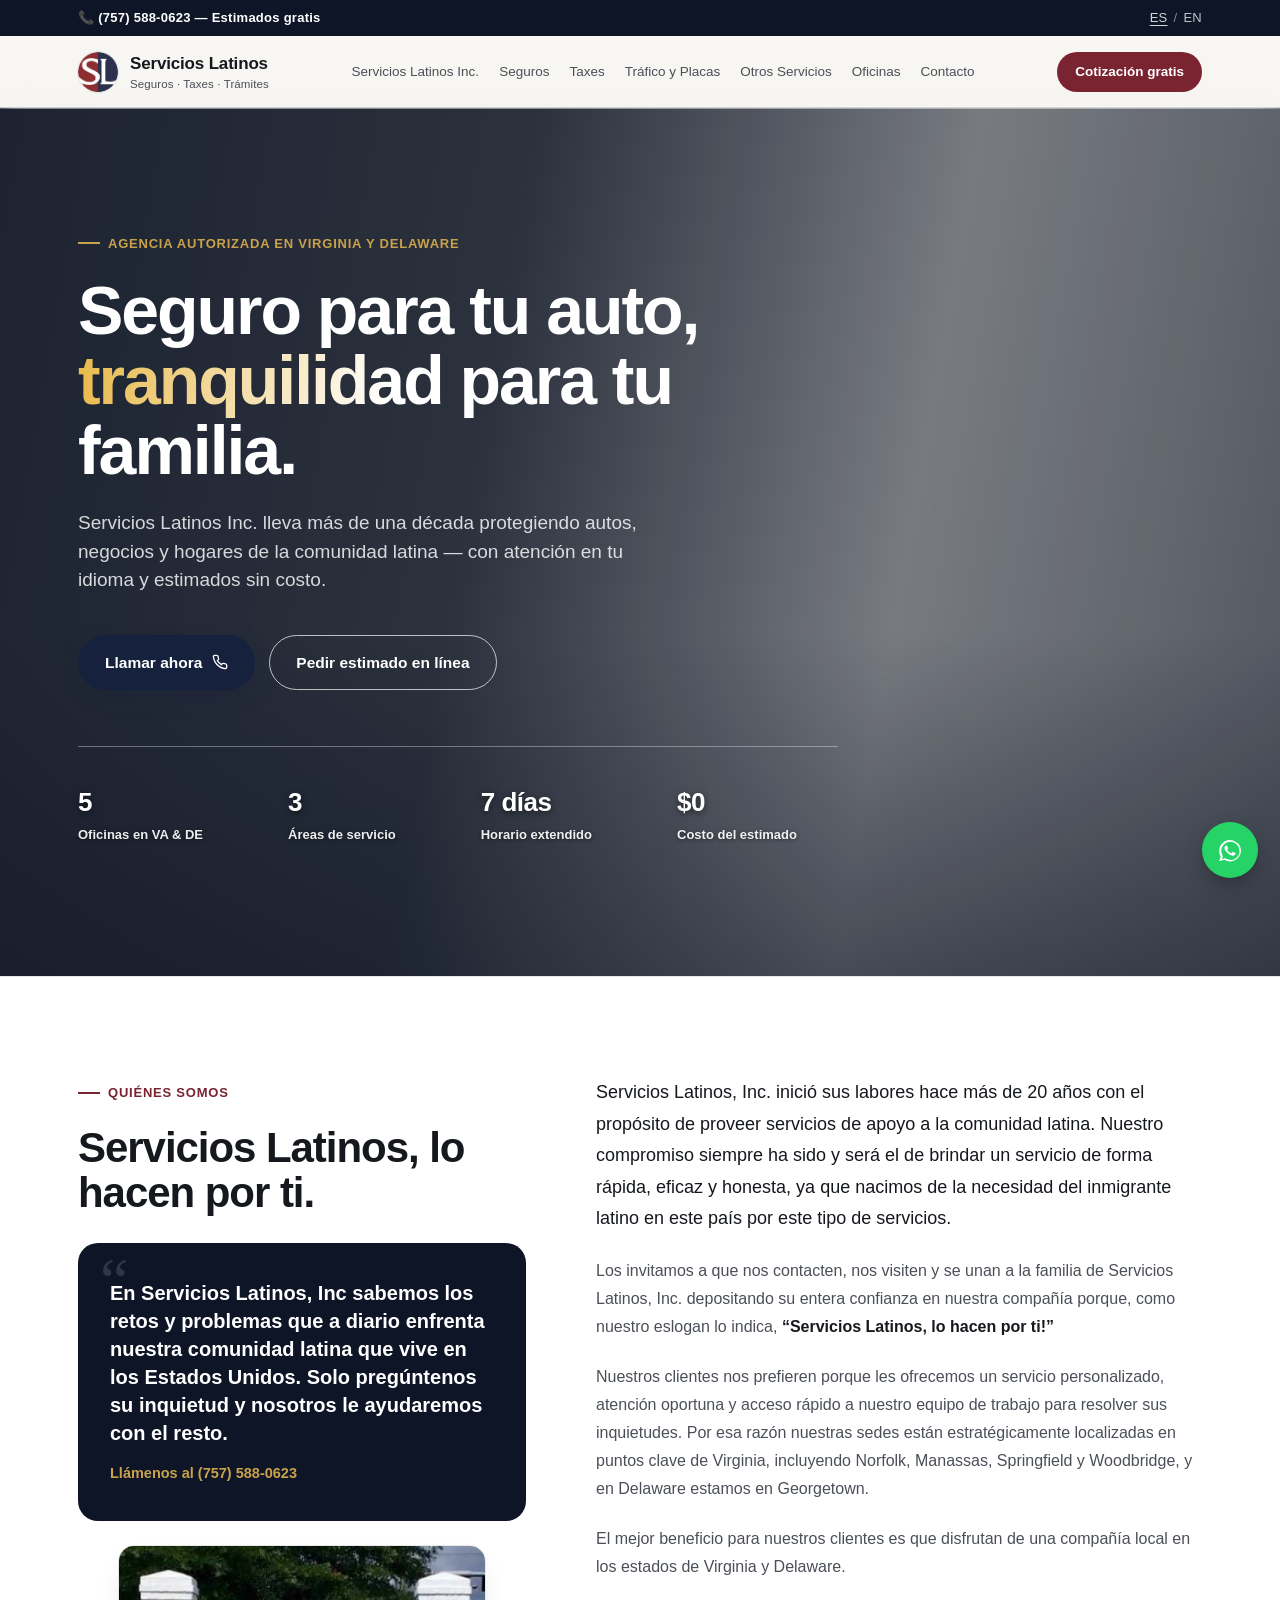
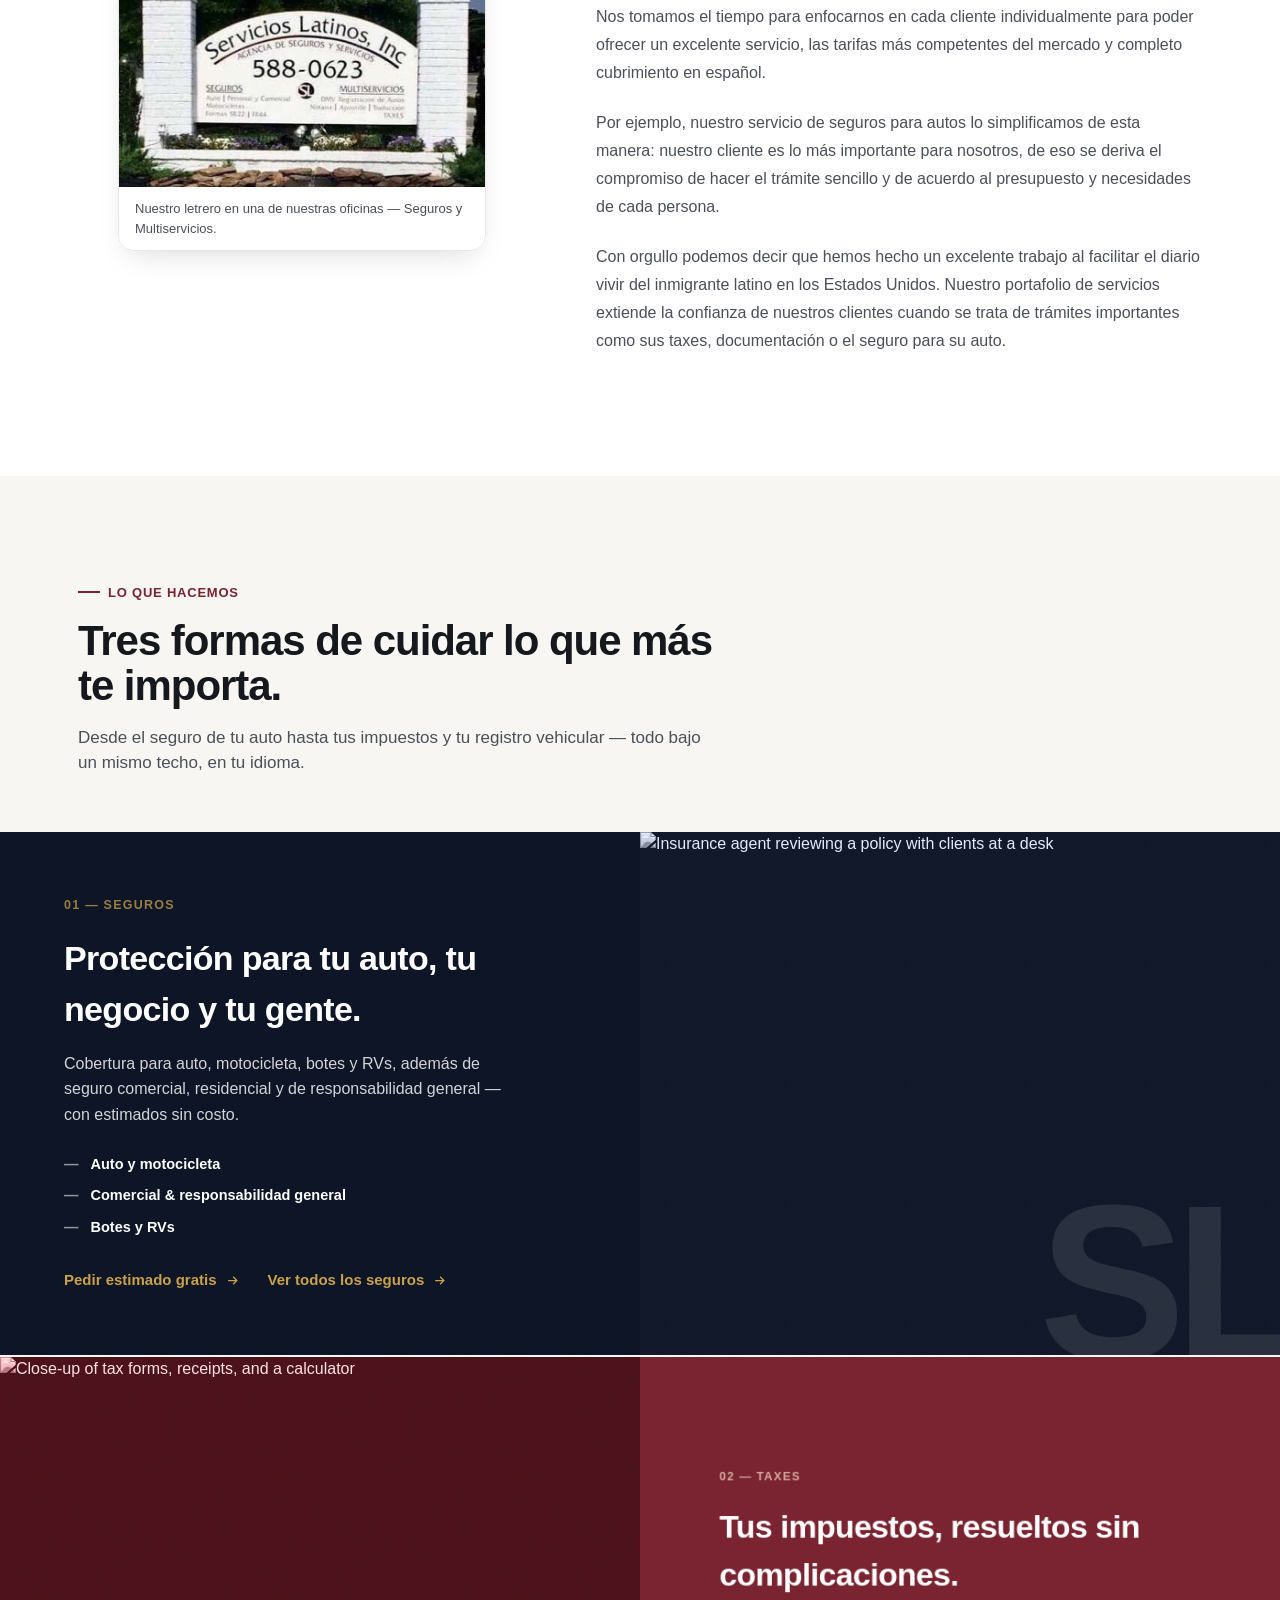
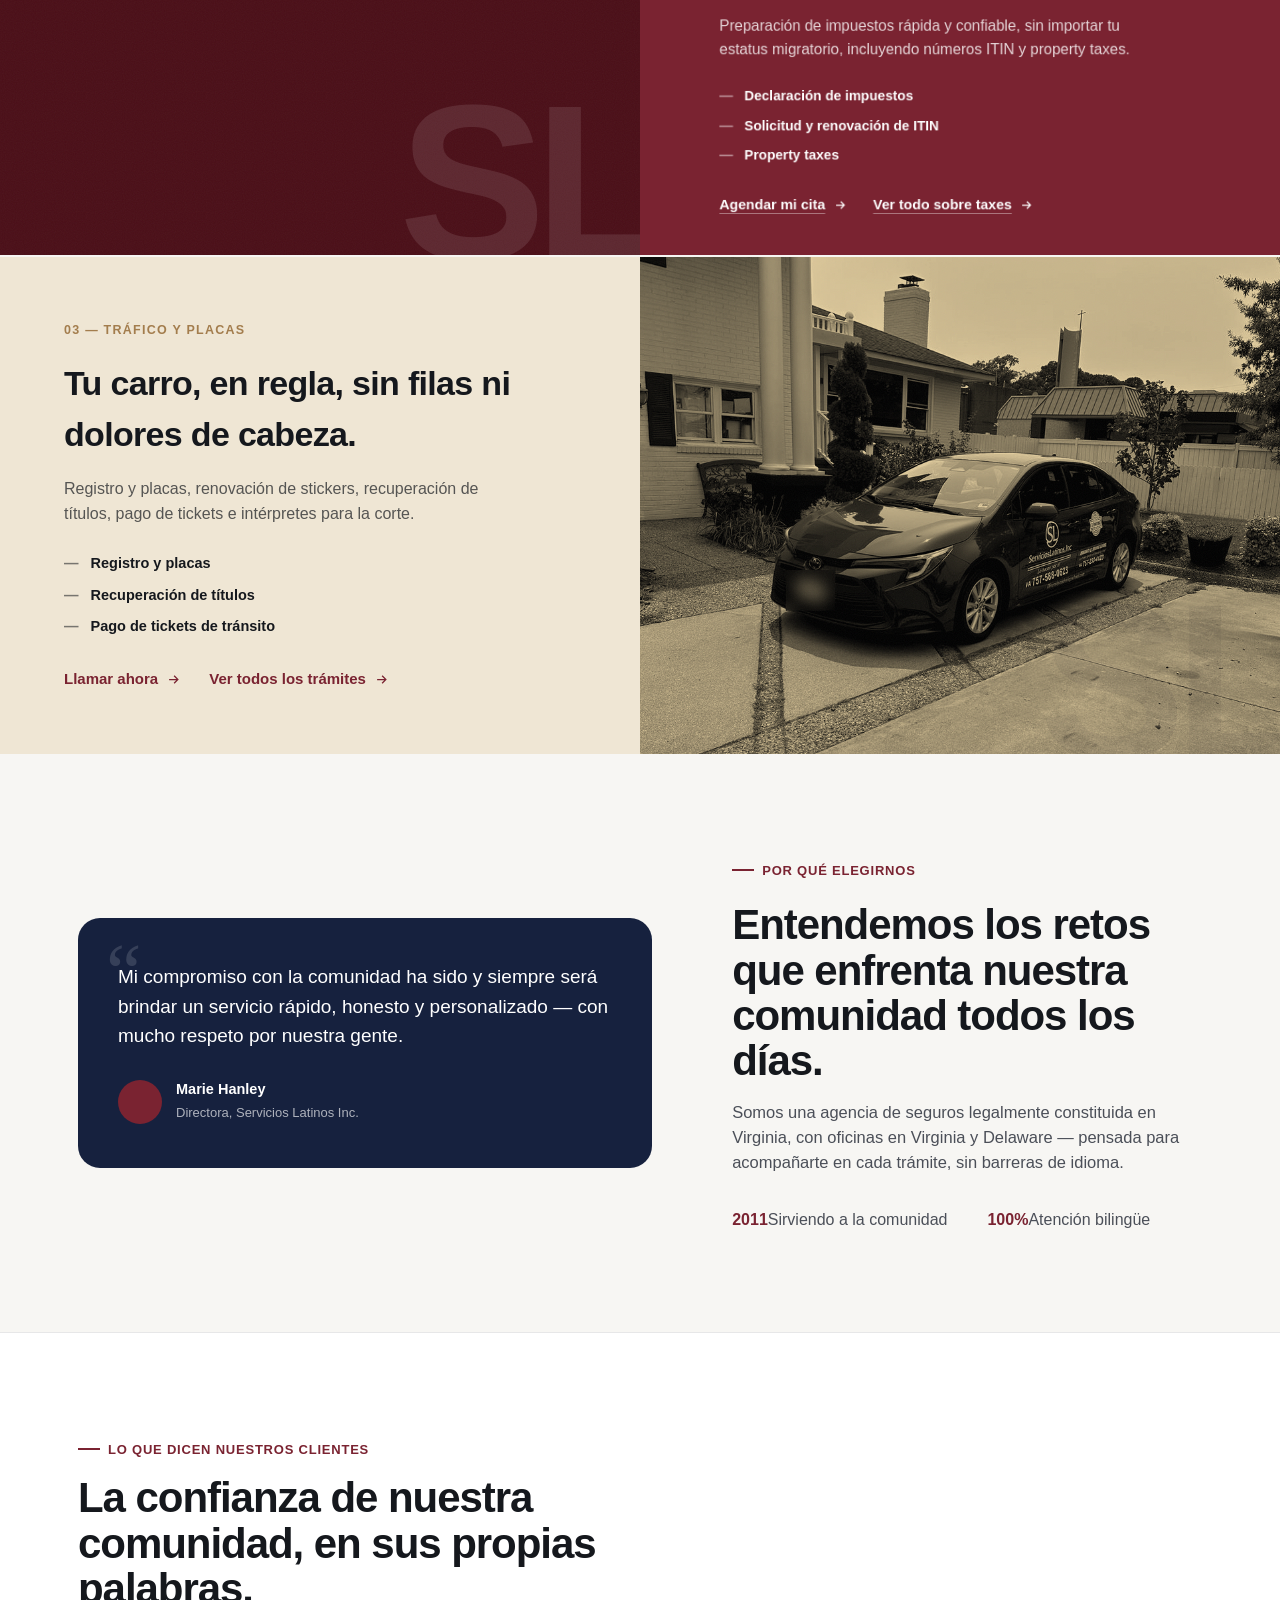
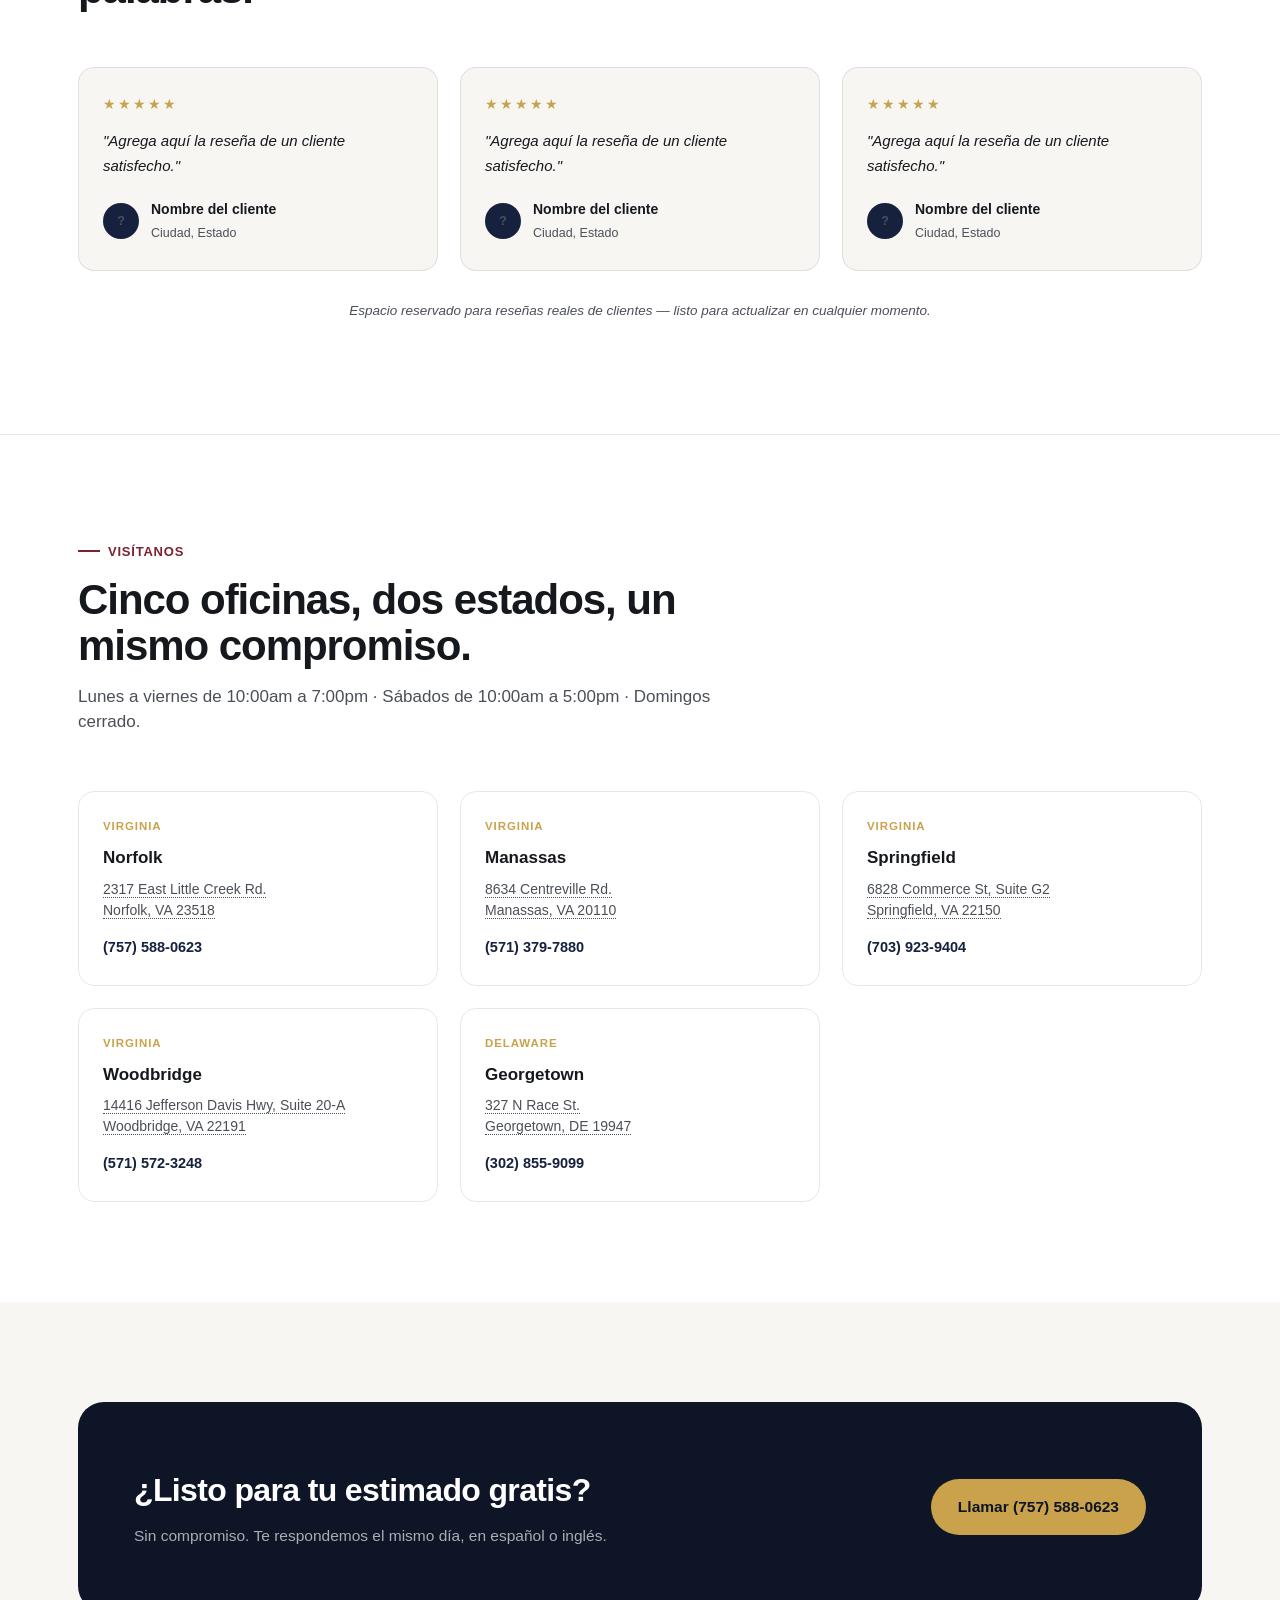
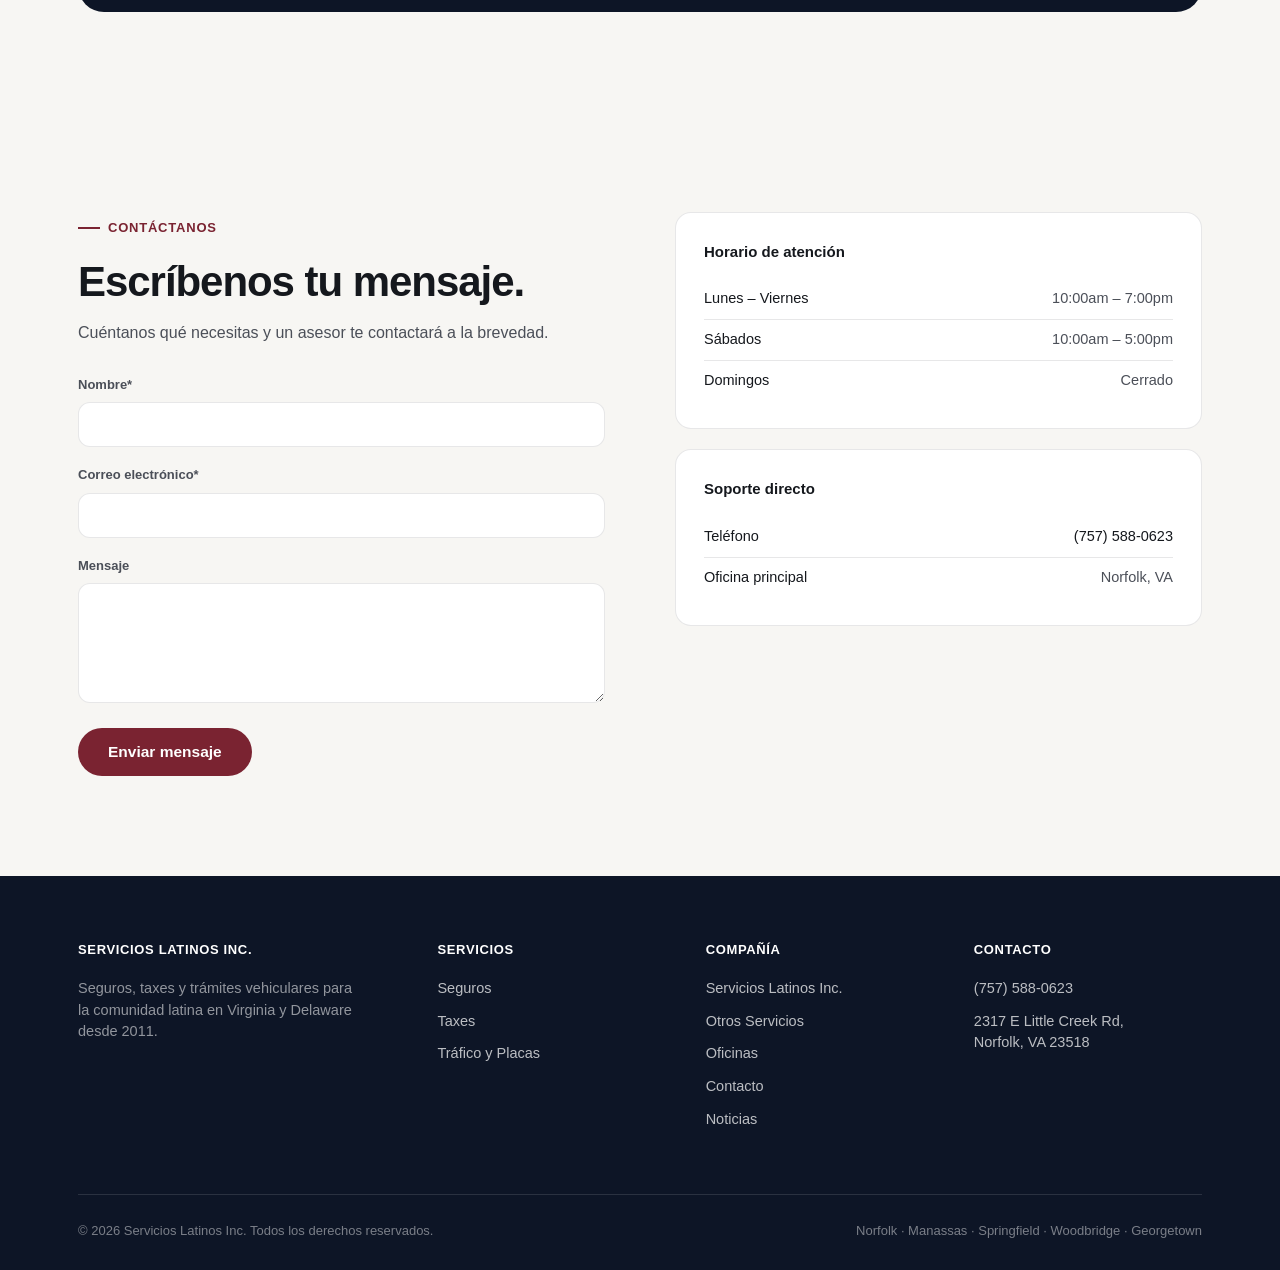
==== index.html @ 479023d1 "Add files via upload" ====
<!DOCTYPE html>
<html lang="es">
<head>
<meta charset="UTF-8">
<meta name="viewport" content="width=device-width, initial-scale=1.0">
<title>Servicios Latinos Inc. — Seguros, Taxes y Trámites</title>
<meta name="description" content="Seguros, taxes y trámites vehiculares para la comunidad latina en Virginia y Delaware. Estimados gratis, atención en español.">

<meta property="og:type" content="website">
<meta property="og:title" content="Servicios Latinos Inc. — Seguros, Taxes y Trámites">
<meta property="og:description" content="Seguros, taxes y trámites vehiculares para la comunidad latina en Virginia y Delaware. Estimados gratis, atención en español.">
<meta property="og:image" content="https://servicios-latinos.vercel.app/logo.png">
<meta property="og:url" content="https://servicios-latinos.vercel.app/">
<meta property="og:site_name" content="Servicios Latinos Inc.">

<meta name="twitter:card" content="summary">
<meta name="twitter:title" content="Servicios Latinos Inc. — Seguros, Taxes y Trámites">
<meta name="twitter:description" content="Seguros, taxes y trámites vehiculares para la comunidad latina en Virginia y Delaware. Estimados gratis, atención en español.">
<meta name="twitter:image" content="https://servicios-latinos.vercel.app/logo.png">
<link rel="stylesheet" href="styles.css">
<link rel="icon" type="image/png" href="[data-uri]">
</head>
<body>

<a href="https://wa.me/17575880623" class="whatsapp-fab" target="_blank" rel="noopener" aria-label="Chat on WhatsApp">
  <svg viewBox="0 0 24 24" fill="#fff"><path d="M17.6 6.32A8.86 8.86 0 0012.05 4C7.24 4 3.34 7.9 3.34 12.7c0 1.53.4 3.02 1.16 4.34L3.27 21l4.08-1.2a8.83 8.83 0 004.7 1.36h.01c4.8 0 8.7-3.9 8.7-8.7 0-2.32-.9-4.5-2.56-6.14zm-5.55 13.38h-.01a7.3 7.3 0 01-3.73-1.02l-.27-.16-2.42.71.72-2.36-.18-.28a7.28 7.28 0 01-1.12-3.9c0-4.03 3.28-7.3 7.32-7.3a7.28 7.28 0 017.3 7.32c0 4.03-3.28 7.3-7.31 7.3zm4.01-5.47c-.22-.11-1.3-.64-1.5-.72-.2-.07-.35-.11-.49.11-.15.22-.57.72-.7.87-.13.15-.26.16-.48.05-.22-.11-.93-.34-1.77-1.09-.65-.58-1.09-1.3-1.22-1.52-.13-.22-.01-.34.1-.45.1-.1.22-.26.33-.39.11-.13.15-.22.22-.37.07-.15.04-.28-.02-.39-.07-.11-.49-1.18-.67-1.61-.18-.43-.36-.37-.49-.37-.13-.01-.27-.01-.42-.01a.8.8 0 00-.58.27c-.2.22-.76.74-.76 1.81s.78 2.1.89 2.25c.11.15 1.53 2.34 3.72 3.28.52.22.92.36 1.24.46.52.17.99.14 1.36.09.42-.06 1.3-.53 1.48-1.04.18-.51.18-.95.13-1.04-.05-.09-.2-.15-.42-.26z"/></svg>
</a>

<a href="#main" class="skip-link">Saltar al contenido</a>

<div class="utility">
  <div class="wrap">
    <a href="tel:7575880623" class="phone"><span data-i18n="utility.phone">📞 (757) 588-0623 — Estimados gratis</span></a>
    <div class="langs"><a href="#" class="lang-link active" data-lang="es">ES</a><span>/</span><a href="#" class="lang-link" data-lang="en">EN</a></div>
  </div>
</div>

<header class="main">
  <nav class="wrap">
    <a href="#main" class="brand">
      <img class="brand-mark" src="[data-uri]" alt="Servicios Latinos Inc. logo" loading="lazy">
      <span class="brand-name">Servicios Latinos<small>Seguros · Taxes · Trámites</small></span>
    </a>
    <div class="nav-links">
      <a href="#nosotros" data-i18n="nav.nosotros">Servicios Latinos Inc.</a>
      <a href="seguros.html" data-i18n="nav.seguros">Seguros</a>
      <a href="taxes.html" data-i18n="nav.taxes">Taxes</a>
      <a href="trafico.html" data-i18n="nav.trafico">Tráfico y Placas</a>
      <a href="otros-servicios.html" data-i18n="nav.otros">Otros Servicios</a>
      <a href="#oficinas" data-i18n="nav.oficinas">Oficinas</a>
      <a href="#contacto" data-i18n="nav.contacto">Contacto</a>
    </div>
    <a href="#contacto" class="nav-cta" data-i18n="nav.cta">Cotización gratis</a>
    <button class="nav-toggle" id="navToggle" aria-label="Menu" aria-expanded="false"><span class="bar"></span><span class="bar"></span></button>
  </nav>
  <div class="mobile-menu" id="mobileMenu">
    <div class="wrap">

      <a href="#nosotros" data-i18n="nav.nosotros">Servicios Latinos Inc.</a>
      <a href="seguros.html" data-i18n="nav.seguros">Seguros</a>
      <a href="taxes.html" data-i18n="nav.taxes">Taxes</a>
      <a href="trafico.html" data-i18n="nav.trafico">Tráfico y Placas</a>
      <a href="otros-servicios.html" data-i18n="nav.otros">Otros Servicios</a>
      <a href="#oficinas" data-i18n="nav.oficinas">Oficinas</a>
      <a href="#contacto" data-i18n="nav.contacto">Contacto</a>
    
      <a href="#contacto" class="nav-cta" data-i18n="nav.cta">Cotización gratis</a>
    </div>
  </div>
</header>

<main id="main">

  <!-- HERO -->
  <section class="hero">
    <div class="hero-bg" role="img" aria-label="Close-up of a waving American flag"></div>
    <div class="wrap">
      <span class="eyebrow" data-i18n="hero.eyebrow">Agencia autorizada en Virginia y Delaware</span>
      <h1 class="hero-head" data-i18n="hero.headline">Seguro para tu auto, <em>tranquilidad</em> para tu familia.</h1>
      <p class="hero-sub" data-i18n="hero.sub">Servicios Latinos Inc. lleva más de una década protegiendo autos, negocios y hogares de la comunidad latina — con atención en tu idioma y estimados sin costo.</p>
      <div class="hero-actions">
        <a href="tel:7575880623" class="btn btn-primary">
          <span data-i18n="hero.call">Llamar ahora</span>
          <svg viewBox="0 0 24 24" fill="none" stroke="currentColor" stroke-width="2"><path d="M22 16.92v3a2 2 0 0 1-2.18 2 19.79 19.79 0 0 1-8.63-3.07 19.5 19.5 0 0 1-6-6 19.79 19.79 0 0 1-3.07-8.67A2 2 0 0 1 4.11 2h3a2 2 0 0 1 2 1.72c.127.96.362 1.903.7 2.81a2 2 0 0 1-.45 2.11L8.09 9.91a16 16 0 0 0 6 6l1.27-1.27a2 2 0 0 1 2.11-.45c.907.338 1.85.573 2.81.7A2 2 0 0 1 22 16.92z"/></svg>
        </a>
        <a href="#contacto" class="btn btn-ghost" data-i18n="hero.online_quote">Pedir estimado en línea</a>
      </div>
      <div class="hero-stats">
        <div class="stat"><b>5</b><span data-i18n="hero.stat1">Oficinas en VA &amp; DE</span></div>
        <div class="stat"><b>3</b><span data-i18n="hero.stat2">Áreas de servicio</span></div>
        <div class="stat"><b data-i18n="hero.stat3num">7 días</b><span data-i18n="hero.stat3">Horario extendido</span></div>
        <div class="stat"><b>$0</b><span data-i18n="hero.stat4">Costo del estimado</span></div>
      </div>
    </div>
  </section>

  <!-- ABOUT / NOSOTROS -->
  <section class="about" id="nosotros">
    <div class="wrap about-grid">
      <div class="about-sticky">
        <span class="eyebrow" data-i18n="about.eyebrow">Quiénes somos</span>
        <h2 class="section-title" data-i18n="about.title">Servicios Latinos, lo hacen por ti.</h2>
        <div class="about-slogan">
          <p data-i18n="about.slogan_quote">En Servicios Latinos, Inc sabemos los retos y problemas que a diario enfrenta nuestra comunidad latina que vive en los Estados Unidos. Solo pregúntenos su inquietud y nosotros le ayudaremos con el resto.</p>
          <a href="tel:7575880623" data-i18n="about.call">Llámenos al (757) 588-0623</a>
        </div>
        <figure class="about-photo">
          <img src="[data-uri]" alt="Servicios Latinos, Inc. monument sign at one of our office locations" loading="lazy">
          <figcaption data-i18n="about.photo_caption">Nuestro letrero en una de nuestras oficinas — Seguros y Multiservicios.</figcaption>
        </figure>
      </div>
      <div class="about-body reveal">
        <p data-i18n="about.p1">Servicios Latinos, Inc. inició sus labores hace más de 20 años con el propósito de proveer servicios de apoyo a la comunidad latina. Nuestro compromiso siempre ha sido y será el de brindar un servicio de forma rápida, eficaz y honesta, ya que nacimos de la necesidad del inmigrante latino en este país por este tipo de servicios.</p>
        <p data-i18n="about.p2">Los invitamos a que nos contacten, nos visiten y se unan a la familia de Servicios Latinos, Inc. depositando su entera confianza en nuestra compañía porque, como nuestro eslogan lo indica, <strong>“Servicios Latinos, lo hacen por ti!”</strong></p>
        <p data-i18n="about.p3">Nuestros clientes nos prefieren porque les ofrecemos un servicio personalizado, atención oportuna y acceso rápido a nuestro equipo de trabajo para resolver sus inquietudes. Por esa razón nuestras sedes están estratégicamente localizadas en puntos clave de Virginia, incluyendo Norfolk, Manassas, Springfield y Woodbridge, y en Delaware estamos en Georgetown.</p>
        <p data-i18n="about.p4">El mejor beneficio para nuestros clientes es que disfrutan de una compañía local en los estados de Virginia y Delaware.</p>
        <p data-i18n="about.p5">Nos tomamos el tiempo para enfocarnos en cada cliente individualmente para poder ofrecer un excelente servicio, las tarifas más competentes del mercado y completo cubrimiento en español.</p>
        <p data-i18n="about.p6">Por ejemplo, nuestro servicio de seguros para autos lo simplificamos de esta manera: nuestro cliente es lo más importante para nosotros, de eso se deriva el compromiso de hacer el trámite sencillo y de acuerdo al presupuesto y necesidades de cada persona.</p>
        <p data-i18n="about.p7">Con orgullo podemos decir que hemos hecho un excelente trabajo al facilitar el diario vivir del inmigrante latino en los Estados Unidos. Nuestro portafolio de servicios extiende la confianza de nuestros clientes cuando se trata de trámites importantes como sus taxes, documentación o el seguro para su auto.</p>
      </div>
    </div>
  </section>

  <!-- SERVICES -->
  <section class="services" id="seguros">
    <div class="wrap">
      <div class="section-head">
        <span class="eyebrow" data-i18n="services.eyebrow">Lo que hacemos</span>
        <h2 class="section-title" data-i18n="services.title">Tres formas de cuidar lo que más te importa.</h2>
        <p data-i18n="services.sub">Desde el seguro de tu auto hasta tus impuestos y tu registro vehicular — todo bajo un mismo techo, en tu idioma.</p>
      </div>
    </div>

    <div class="service-row row-seguros">
      <div class="service-content reveal">
        <span class="service-tag" data-i18n="seguros.tag">01 — Seguros</span>
        <h3 data-i18n="seguros.h3">Protección para tu auto, tu negocio y tu gente.</h3>
        <p data-i18n="seguros.p">Cobertura para auto, motocicleta, botes y RVs, además de seguro comercial, residencial y de responsabilidad general — con estimados sin costo.</p>
        <ul class="service-facts">
          <li data-i18n="seguros.fact1">Auto y motocicleta</li>
          <li data-i18n="seguros.fact2">Comercial &amp; responsabilidad general</li>
          <li data-i18n="seguros.fact3">Botes y RVs</li>
        </ul>
        <div class="link-row">
          <a href="tel:7575880623" class="link"><span data-i18n="seguros.link">Pedir estimado gratis</span>
            <svg viewBox="0 0 24 24" fill="none" stroke="currentColor" stroke-width="2"><path d="M5 12h14M13 6l6 6-6 6"/></svg>
          </a>
          <a href="seguros.html" class="link"><span data-i18n="seguros.viewall">Ver todos los seguros</span>
            <svg viewBox="0 0 24 24" fill="none" stroke="currentColor" stroke-width="2"><path d="M5 12h14M13 6l6 6-6 6"/></svg>
          </a>
        </div>
      </div>
      <div class="service-visual reveal-visual">
        <img src="https://images.pexels.com/photos/8441861/pexels-photo-8441861.jpeg?auto=compress&cs=tinysrgb&w=1000&h=800&dpr=1" alt="Insurance agent reviewing a policy with clients at a desk" loading="lazy">
        <div class="tint"></div>
        <div class="grain"></div>
        <span class="service-mark" aria-hidden="true">SL</span>
      </div>
    </div>

    <div class="service-row flip row-taxes" id="taxes">
      <div class="service-content reveal">
        <span class="service-tag" data-i18n="taxes.tag">02 — Taxes</span>
        <h3 data-i18n="taxes.h3">Tus impuestos, resueltos sin complicaciones.</h3>
        <p data-i18n="taxes.p">Preparación de impuestos rápida y confiable, sin importar tu estatus migratorio, incluyendo números ITIN y property taxes.</p>
        <ul class="service-facts">
          <li data-i18n="taxes.fact1">Declaración de impuestos</li>
          <li data-i18n="taxes.fact2">Solicitud y renovación de ITIN</li>
          <li data-i18n="taxes.fact3">Property taxes</li>
        </ul>
        <div class="link-row">
          <a href="tel:7575880623" class="link"><span data-i18n="taxes.link">Agendar mi cita</span>
            <svg viewBox="0 0 24 24" fill="none" stroke="currentColor" stroke-width="2"><path d="M5 12h14M13 6l6 6-6 6"/></svg>
          </a>
          <a href="taxes.html" class="link"><span data-i18n="taxes.viewall">Ver todo sobre taxes</span>
            <svg viewBox="0 0 24 24" fill="none" stroke="currentColor" stroke-width="2"><path d="M5 12h14M13 6l6 6-6 6"/></svg>
          </a>
        </div>
      </div>
      <div class="service-visual reveal-visual">
        <img src="https://images.pexels.com/photos/6863183/pexels-photo-6863183.jpeg?auto=compress&cs=tinysrgb&w=1000&h=800&dpr=1" alt="Close-up of tax forms, receipts, and a calculator" loading="lazy">
        <div class="tint"></div>
        <div class="grain"></div>
        <span class="service-mark" aria-hidden="true">SL</span>
      </div>
    </div>

    <div class="service-row row-trafico" id="trafico">
      <div class="service-content reveal">
        <span class="service-tag" data-i18n="trafico.tag">03 — Tráfico y Placas</span>
        <h3 data-i18n="trafico.h3">Tu carro, en regla, sin filas ni dolores de cabeza.</h3>
        <p data-i18n="trafico.p">Registro y placas, renovación de stickers, recuperación de títulos, pago de tickets e intérpretes para la corte.</p>
        <ul class="service-facts">
          <li data-i18n="trafico.fact1">Registro y placas</li>
          <li data-i18n="trafico.fact2">Recuperación de títulos</li>
          <li data-i18n="trafico.fact3">Pago de tickets de tránsito</li>
        </ul>
        <div class="link-row">
          <a href="tel:7575880623" class="link"><span data-i18n="trafico.call">Llamar ahora</span>
            <svg viewBox="0 0 24 24" fill="none" stroke="currentColor" stroke-width="2"><path d="M5 12h14M13 6l6 6-6 6"/></svg>
          </a>
          <a href="trafico.html" class="link"><span data-i18n="trafico.link">Ver todos los trámites</span>
            <svg viewBox="0 0 24 24" fill="none" stroke="currentColor" stroke-width="2"><path d="M5 12h14M13 6l6 6-6 6"/></svg>
          </a>
        </div>
      </div>
      <div class="service-visual reveal-visual">
        <img src="[data-uri]" alt="Servicios Latinos company car parked outside one of our offices" loading="lazy">
        <div class="tint"></div>
        <div class="grain"></div>
        <span class="service-mark" aria-hidden="true">SL</span>
      </div>
    </div>
  </section>

  <!-- TRUST -->
  <section class="trust">
    <div class="wrap trust-grid">
      <div class="quote-card">
        <p data-i18n="trust.quote">Mi compromiso con la comunidad ha sido y siempre será brindar un servicio rápido, honesto y personalizado — con mucho respeto por nuestra gente.</p>
        <div class="quote-person">
          <span class="quote-avatar" aria-hidden="true"></span>
          <div><b>Marie Hanley</b><span data-i18n="trust.title">Directora, Servicios Latinos Inc.</span></div>
        </div>
      </div>
      <div class="trust-copy">
        <span class="eyebrow" data-i18n="trust.eyebrow">Por qué elegirnos</span>
        <h2 class="section-title" data-i18n="trust.h2">Entendemos los retos que enfrenta nuestra comunidad todos los días.</h2>
        <p style="color:var(--ink-soft);font-size:16.5px;" data-i18n="trust.p">Somos una agencia de seguros legalmente constituida en Virginia, con oficinas en Virginia y Delaware — pensada para acompañarte en cada trámite, sin barreras de idioma.</p>
        <div class="stat-row">
          <div class="stat"><b>2011</b><span data-i18n="trust.stat1">Sirviendo a la comunidad</span></div>
          <div class="stat"><b>100%</b><span data-i18n="trust.stat2">Atención bilingüe</span></div>
        </div>
      </div>
    </div>
  </section>

  <!-- TESTIMONIALS (placeholder — swap in real client quotes when available) -->
  <section class="testimonials">
    <div class="wrap">
      <div class="section-head">
        <span class="eyebrow" data-i18n="testi.eyebrow">Lo que dicen nuestros clientes</span>
        <h2 class="section-title" data-i18n="testi.title">La confianza de nuestra comunidad, en sus propias palabras.</h2>
      </div>
      <div class="testimonial-grid reveal">
        <div class="testimonial-card">
          <div class="testimonial-stars">★★★★★</div>
          <p class="quote" data-i18n="testi.quote1">"Agrega aquí la reseña de un cliente satisfecho."</p>
          <div class="testimonial-person">
            <span class="testimonial-avatar">?</span>
            <div><b data-i18n="testi.name1">Nombre del cliente</b><span data-i18n="testi.location1">Ciudad, Estado</span></div>
          </div>
        </div>
        <div class="testimonial-card">
          <div class="testimonial-stars">★★★★★</div>
          <p class="quote" data-i18n="testi.quote2">"Agrega aquí la reseña de un cliente satisfecho."</p>
          <div class="testimonial-person">
            <span class="testimonial-avatar">?</span>
            <div><b data-i18n="testi.name2">Nombre del cliente</b><span data-i18n="testi.location2">Ciudad, Estado</span></div>
          </div>
        </div>
        <div class="testimonial-card">
          <div class="testimonial-stars">★★★★★</div>
          <p class="quote" data-i18n="testi.quote3">"Agrega aquí la reseña de un cliente satisfecho."</p>
          <div class="testimonial-person">
            <span class="testimonial-avatar">?</span>
            <div><b data-i18n="testi.name3">Nombre del cliente</b><span data-i18n="testi.location3">Ciudad, Estado</span></div>
          </div>
        </div>
      </div>
      <p class="testimonial-placeholder-note" data-i18n="testi.placeholder_note">Espacio reservado para reseñas reales de clientes — listo para actualizar en cualquier momento.</p>
    </div>
  </section>

  <!-- OFFICES -->
  <section class="offices" id="oficinas">
    <div class="wrap">
      <div class="section-head">
        <span class="eyebrow" data-i18n="offices.eyebrow">Visítanos</span>
        <h2 class="section-title" data-i18n="offices.h2">Cinco oficinas, dos estados, un mismo compromiso.</h2>
        <p data-i18n="offices.hours">Lunes a viernes de 10:00am a 7:00pm · Sábados de 10:00am a 5:00pm · Domingos cerrado.</p>
      </div>
      <div class="office-grid">
        <div class="office-card">
          <span class="office-state" data-i18n="offices.state.va">Virginia</span>
          <h4>Norfolk</h4>
          <address><a class="map-link" data-address="2317 East Little Creek Rd., Norfolk, VA 23518" href="https://www.google.com/maps/search/?api=1&query=2317+East+Little+Creek+Rd.%2C+Norfolk%2C+VA+23518" target="_blank" rel="noopener">2317 East Little Creek Rd.<br>Norfolk, VA 23518</a></address>
          <a class="tel" href="tel:7575880623">(757) 588-0623</a>
        </div>
        <div class="office-card">
          <span class="office-state" data-i18n="offices.state.va">Virginia</span>
          <h4>Manassas</h4>
          <address><a class="map-link" data-address="8634 Centreville Rd., Manassas, VA 20110" href="https://www.google.com/maps/search/?api=1&query=8634+Centreville+Rd.%2C+Manassas%2C+VA+20110" target="_blank" rel="noopener">8634 Centreville Rd.<br>Manassas, VA 20110</a></address>
          <a class="tel" href="tel:5713797880">(571) 379-7880</a>
        </div>
        <div class="office-card">
          <span class="office-state" data-i18n="offices.state.va">Virginia</span>
          <h4>Springfield</h4>
          <address><a class="map-link" data-address="6828 Commerce St, Suite G2, Springfield, VA 22150" href="https://www.google.com/maps/search/?api=1&query=6828+Commerce+St%2C+Suite+G2%2C+Springfield%2C+VA+22150" target="_blank" rel="noopener">6828 Commerce St, Suite G2<br>Springfield, VA 22150</a></address>
          <a class="tel" href="tel:7039239404">(703) 923-9404</a>
        </div>
        <div class="office-card">
          <span class="office-state" data-i18n="offices.state.va">Virginia</span>
          <h4>Woodbridge</h4>
          <address><a class="map-link" data-address="14416 Jefferson Davis Hwy, Suite 20-A, Woodbridge, VA 22191" href="https://www.google.com/maps/search/?api=1&query=14416+Jefferson+Davis+Hwy%2C+Suite+20-A%2C+Woodbridge%2C+VA+22191" target="_blank" rel="noopener">14416 Jefferson Davis Hwy, Suite 20-A<br>Woodbridge, VA 22191</a></address>
          <a class="tel" href="tel:5715723248">(571) 572-3248</a>
        </div>
        <div class="office-card">
          <span class="office-state" data-i18n="offices.state.de">Delaware</span>
          <h4>Georgetown</h4>
          <address><a class="map-link" data-address="327 N Race St., Georgetown, DE 19947" href="https://www.google.com/maps/search/?api=1&query=327+N+Race+St.%2C+Georgetown%2C+DE+19947" target="_blank" rel="noopener">327 N Race St.<br>Georgetown, DE 19947</a></address>
          <a class="tel" href="tel:3028559099">(302) 855-9099</a>
        </div>
      </div>
    </div>
  </section>

  <!-- CTA BAND -->
  <section>
    <div class="wrap">
      <div class="cta-band">
        <div>
          <h3 data-i18n="cta.h3">¿Listo para tu estimado gratis?</h3>
          <p data-i18n="cta.p">Sin compromiso. Te respondemos el mismo día, en español o inglés.</p>
        </div>
        <a href="tel:7575880623" class="btn btn-primary"><span data-i18n="cta.button">Llamar (757) 588-0623</span></a>
      </div>
    </div>
  </section>

  <!-- CONTACT -->
  <section class="contact" id="contacto">
    <div class="wrap contact-grid">
      <div>
        <span class="eyebrow" data-i18n="contact.eyebrow">Contáctanos</span>
        <h2 class="section-title" data-i18n="contact.h2">Escríbenos tu mensaje.</h2>
        <p style="color:var(--ink-soft);font-size:16px;margin-bottom:30px;" data-i18n="contact.sub">Cuéntanos qué necesitas y un asesor te contactará a la brevedad.</p>
        <form onsubmit="event.preventDefault(); document.getElementById('form-success').style.display='block'; this.reset();">
          <div class="field">
            <label for="name" data-i18n="contact.name">Nombre*</label>
            <input id="name" type="text" required>
          </div>
          <div class="field">
            <label for="email" data-i18n="contact.email">Correo electrónico*</label>
            <input id="email" type="email" required>
          </div>
          <div class="field">
            <label for="message" data-i18n="contact.message">Mensaje</label>
            <textarea id="message"></textarea>
          </div>
          <button type="submit" class="submit-btn" data-i18n="contact.submit">Enviar mensaje</button>
          <p class="form-note" id="form-success" style="display:none;color:var(--navy);font-weight:600;" data-i18n="contact.success">¡Gracias! Hemos recibido tu mensaje.</p>
        </form>
      </div>
      <div>
        <div class="hours-card">
          <h4 data-i18n="contact.hours_title">Horario de atención</h4>
          <div class="hours-row"><span data-i18n="contact.mon_fri">Lunes – Viernes</span><span>10:00am – 7:00pm</span></div>
          <div class="hours-row"><span data-i18n="contact.sat">Sábados</span><span>10:00am – 5:00pm</span></div>
          <div class="hours-row"><span data-i18n="contact.sun">Domingos</span><span data-i18n="contact.closed">Cerrado</span></div>
        </div>
        <div class="hours-card" style="margin-top:20px;">
          <h4 data-i18n="contact.support_title">Soporte directo</h4>
          <div class="hours-row"><span data-i18n="contact.phone_label">Teléfono</span><a class="tel" href="tel:7575880623">(757) 588-0623</a></div>
          <div class="hours-row"><span data-i18n="contact.main_office">Oficina principal</span><span>Norfolk, VA</span></div>
        </div>
      </div>
    </div>
  </section>

</main>

<footer>
  <div class="wrap">
    <div class="footer-grid">
      <div class="footer-brand">
        <h5>Servicios Latinos Inc.</h5>
        <p data-i18n="footer.tagline">Seguros, taxes y trámites vehiculares para la comunidad latina en Virginia y Delaware desde 2011.</p>
      </div>
      <div>
        <h5 data-i18n="footer.services">Servicios</h5>
        <ul>
          <li><a href="seguros.html" data-i18n="nav.seguros">Seguros</a></li>
          <li><a href="taxes.html" data-i18n="nav.taxes">Taxes</a></li>
          <li><a href="trafico.html" data-i18n="nav.trafico">Tráfico y Placas</a></li>
        </ul>
      </div>
      <div>
        <h5 data-i18n="footer.company">Compañía</h5>
        <ul>
          <li><a href="#nosotros" data-i18n="nav.nosotros">Servicios Latinos Inc.</a></li>
          <li><a href="otros-servicios.html" data-i18n="nav.otros">Otros Servicios</a></li>
          <li><a href="#oficinas" data-i18n="nav.oficinas">Oficinas</a></li>
          <li><a href="#contacto" data-i18n="nav.contacto">Contacto</a></li>
          <li><a href="#" data-i18n="footer.news">Noticias</a></li>
        </ul>
      </div>
      <div>
        <h5 data-i18n="footer.contact">Contacto</h5>
        <ul>
          <li><a href="tel:7575880623">(757) 588-0623</a></li>
          <li data-i18n="footer.address">2317 E Little Creek Rd,<br>Norfolk, VA 23518</li>
        </ul>
      </div>
    </div>
    <div class="footer-bottom">
      <span data-i18n="footer.copyright">© 2026 Servicios Latinos Inc. Todos los derechos reservados.</span>
      <span>Norfolk · Manassas · Springfield · Woodbridge · Georgetown</span>
    </div>
  </div>
</footer>

<script>
  var translations = {
    es: {
      'utility.phone': '📞 (757) 588-0623 — Estimados gratis',
      'nav.seguros': 'Seguros',
      'nav.taxes': 'Taxes',
      'nav.trafico': 'Tráfico y Placas',
      'nav.otros': 'Otros Servicios',
      'nav.oficinas': 'Oficinas',
      'nav.contacto': 'Contacto',
      'nav.cta': 'Cotización gratis',
      'nav.nosotros': 'Servicios Latinos Inc.',
      'about.eyebrow': 'Quiénes somos',
      'about.title': 'Servicios Latinos, lo hacen por ti.',
      'about.slogan_quote': 'En Servicios Latinos, Inc sabemos los retos y problemas que a diario enfrenta nuestra comunidad latina que vive en los Estados Unidos. Solo pregúntenos su inquietud y nosotros le ayudaremos con el resto.',
      'about.call': 'Llámenos al (757) 588-0623',
      'about.p1': 'Servicios Latinos, Inc. inició sus labores hace más de 20 años con el propósito de proveer servicios de apoyo a la comunidad latina. Nuestro compromiso siempre ha sido y será el de brindar un servicio de forma rápida, eficaz y honesta, ya que nacimos de la necesidad del inmigrante latino en este país por este tipo de servicios.',
      'about.p2': 'Los invitamos a que nos contacten, nos visiten y se unan a la familia de Servicios Latinos, Inc. depositando su entera confianza en nuestra compañía porque, como nuestro eslogan lo indica, <strong>“Servicios Latinos, lo hacen por ti!”</strong>',
      'about.p3': 'Nuestros clientes nos prefieren porque les ofrecemos un servicio personalizado, atención oportuna y acceso rápido a nuestro equipo de trabajo para resolver sus inquietudes. Por esa razón nuestras sedes están estratégicamente localizadas en puntos clave de Virginia, incluyendo Norfolk, Manassas, Springfield y Woodbridge, y en Delaware estamos en Georgetown.',
      'about.p4': 'El mejor beneficio para nuestros clientes es que disfrutan de una compañía local en los estados de Virginia y Delaware.',
      'about.p5': 'Nos tomamos el tiempo para enfocarnos en cada cliente individualmente para poder ofrecer un excelente servicio, las tarifas más competentes del mercado y completo cubrimiento en español.',
      'about.p6': 'Por ejemplo, nuestro servicio de seguros para autos lo simplificamos de esta manera: nuestro cliente es lo más importante para nosotros, de eso se deriva el compromiso de hacer el trámite sencillo y de acuerdo al presupuesto y necesidades de cada persona.',
      'about.p7': 'Con orgullo podemos decir que hemos hecho un excelente trabajo al facilitar el diario vivir del inmigrante latino en los Estados Unidos. Nuestro portafolio de servicios extiende la confianza de nuestros clientes cuando se trata de trámites importantes como sus taxes, documentación o el seguro para su auto.',
      'about.photo_caption': 'Nuestro letrero en una de nuestras oficinas — Seguros y Multiservicios.',
      'hero.eyebrow': 'Agencia autorizada en Virginia y Delaware',
      'hero.headline': 'Seguro para tu auto, <em>tranquilidad</em> para tu familia.',
      'hero.sub': 'Servicios Latinos Inc. lleva más de una década protegiendo autos, negocios y hogares de la comunidad latina — con atención en tu idioma y estimados sin costo.',
      'hero.call': 'Llamar ahora',
      'hero.online_quote': 'Pedir estimado en línea',
      'hero.stat1': 'Oficinas en VA &amp; DE',
      'hero.stat2': 'Áreas de servicio',
      'hero.stat3num': '7 días',
      'hero.stat3': 'Horario extendido',
      'hero.stat4': 'Costo del estimado',
      'services.eyebrow': 'Lo que hacemos',
      'services.title': 'Tres formas de cuidar lo que más te importa.',
      'services.sub': 'Desde el seguro de tu auto hasta tus impuestos y tu registro vehicular — todo bajo un mismo techo, en tu idioma.',
      'seguros.tag': '01 — Seguros',
      'seguros.h3': 'Protección para tu auto, tu negocio y tu gente.',
      'seguros.p': 'Cobertura para auto, motocicleta, botes y RVs, además de seguro comercial, residencial y de responsabilidad general — con estimados sin costo.',
      'seguros.fact1': 'Auto y motocicleta',
      'seguros.fact2': 'Comercial &amp; responsabilidad general',
      'seguros.fact3': 'Botes y RVs',
      'seguros.link': 'Pedir estimado gratis',
      'seguros.viewall': 'Ver todos los seguros',
      'taxes.tag': '02 — Taxes',
      'taxes.h3': 'Tus impuestos, resueltos sin complicaciones.',
      'taxes.p': 'Preparación de impuestos rápida y confiable, sin importar tu estatus migratorio, incluyendo números ITIN y property taxes.',
      'taxes.fact1': 'Declaración de impuestos',
      'taxes.fact2': 'Solicitud y renovación de ITIN',
      'taxes.fact3': 'Property taxes',
      'taxes.link': 'Agendar mi cita',
      'taxes.viewall': 'Ver todo sobre taxes',
      'trafico.tag': '03 — Tráfico y Placas',
      'trafico.h3': 'Tu carro, en regla, sin filas ni dolores de cabeza.',
      'trafico.p': 'Registro y placas, renovación de stickers, recuperación de títulos, pago de tickets e intérpretes para la corte.',
      'trafico.fact1': 'Registro y placas',
      'trafico.fact2': 'Recuperación de títulos',
      'trafico.fact3': 'Pago de tickets de tránsito',
      'trafico.link': 'Ver todos los trámites',
      'trafico.call': 'Llamar ahora',
      'trust.quote': 'Mi compromiso con la comunidad ha sido y siempre será brindar un servicio rápido, honesto y personalizado — con mucho respeto por nuestra gente.',
      'trust.title': 'Directora, Servicios Latinos Inc.',
      'trust.eyebrow': 'Por qué elegirnos',
      'trust.h2': 'Entendemos los retos que enfrenta nuestra comunidad todos los días.',
      'trust.p': 'Somos una agencia de seguros legalmente constituida en Virginia, con oficinas en Virginia y Delaware — pensada para acompañarte en cada trámite, sin barreras de idioma.',
      'trust.stat1': 'Sirviendo a la comunidad',
      'trust.stat2': 'Atención bilingüe',
      'testi.eyebrow': 'Lo que dicen nuestros clientes',
      'testi.title': 'La confianza de nuestra comunidad, en sus propias palabras.',
      'testi.quote1': '"Agrega aquí la reseña de un cliente satisfecho."',
      'testi.quote2': '"Agrega aquí la reseña de un cliente satisfecho."',
      'testi.quote3': '"Agrega aquí la reseña de un cliente satisfecho."',
      'testi.name1': 'Nombre del cliente', 'testi.name2': 'Nombre del cliente', 'testi.name3': 'Nombre del cliente',
      'testi.location1': 'Ciudad, Estado', 'testi.location2': 'Ciudad, Estado', 'testi.location3': 'Ciudad, Estado',
      'testi.placeholder_note': 'Espacio reservado para reseñas reales de clientes — listo para actualizar en cualquier momento.',
      'offices.eyebrow': 'Visítanos',
      'offices.h2': 'Cinco oficinas, dos estados, un mismo compromiso.',
      'offices.hours': 'Lunes a viernes de 10:00am a 7:00pm · Sábados de 10:00am a 5:00pm · Domingos cerrado.',
      'offices.state.va': 'Virginia',
      'offices.state.de': 'Delaware',
      'cta.h3': '¿Listo para tu estimado gratis?',
      'cta.p': 'Sin compromiso. Te respondemos el mismo día, en español o inglés.',
      'cta.button': 'Llamar (757) 588-0623',
      'contact.eyebrow': 'Contáctanos',
      'contact.h2': 'Escríbenos tu mensaje.',
      'contact.sub': 'Cuéntanos qué necesitas y un asesor te contactará a la brevedad.',
      'contact.name': 'Nombre*',
      'contact.email': 'Correo electrónico*',
      'contact.message': 'Mensaje',
      'contact.submit': 'Enviar mensaje',
      'contact.success': '¡Gracias! Hemos recibido tu mensaje.',
      'contact.hours_title': 'Horario de atención',
      'contact.mon_fri': 'Lunes – Viernes',
      'contact.sat': 'Sábados',
      'contact.sun': 'Domingos',
      'contact.closed': 'Cerrado',
      'contact.support_title': 'Soporte directo',
      'contact.phone_label': 'Teléfono',
      'contact.main_office': 'Oficina principal',
      'footer.tagline': 'Seguros, taxes y trámites vehiculares para la comunidad latina en Virginia y Delaware desde 2011.',
      'footer.services': 'Servicios',
      'footer.company': 'Compañía',
      'footer.news': 'Noticias',
      'footer.contact': 'Contacto',
      'footer.address': '2317 E Little Creek Rd,<br>Norfolk, VA 23518',
      'footer.copyright': '© 2026 Servicios Latinos Inc. Todos los derechos reservados.'
    },
    en: {
      'utility.phone': '📞 (757) 588-0623 — Free estimates',
      'nav.seguros': 'Insurance',
      'nav.taxes': 'Taxes',
      'nav.trafico': 'DMV &amp; Plates',
      'nav.otros': 'Other Services',
      'nav.oficinas': 'Offices',
      'nav.contacto': 'Contact',
      'nav.cta': 'Free quote',
      'nav.nosotros': 'Servicios Latinos Inc.',
      'about.eyebrow': 'Who we are',
      'about.title': 'Servicios Latinos, working for you.',
      'about.slogan_quote': 'At Servicios Latinos, Inc we know the challenges our Latino community living in the United States faces every day. Just ask us what you need, and we\'ll help you with the rest.',
      'about.call': 'Call us at (757) 588-0623',
      'about.p1': 'Servicios Latinos, Inc. began operating more than 20 years ago with the purpose of providing support services to the Latino community. Our commitment has always been, and always will be, to provide fast, effective, and honest service — because we were born out of the Latino immigrant\'s need for these kinds of services in this country.',
      'about.p2': 'We invite you to contact us, visit us, and join the Servicios Latinos, Inc. family by placing your full trust in our company, because as our slogan says, <strong>"Servicios Latinos, working for you!"</strong>',
      'about.p3': 'Our clients choose us because we offer personalized service, timely attention, and quick access to our team to resolve their questions. That\'s why our offices are strategically located in key areas of Virginia, including Norfolk, Manassas, Springfield, and Woodbridge, and in Delaware we\'re in Georgetown.',
      'about.p4': 'The best benefit for our clients is having a local company across the states of Virginia and Delaware.',
      'about.p5': 'We take the time to focus on each client individually so we can offer excellent service, the most competitive rates on the market, and complete coverage in Spanish.',
      'about.p6': 'For example, we simplify our auto insurance service this way: our client is what matters most to us, and from that comes our commitment to making the process simple and tailored to each person\'s budget and needs.',
      'about.p7': 'We\'re proud to say we\'ve done excellent work making daily life easier for Latino immigrants in the United States. Our portfolio of services extends our clients\' trust when it comes to important matters like their taxes, paperwork, or car insurance.',
      'about.photo_caption': 'Our sign at one of our office locations — Insurance and Multiservices.',
      'hero.eyebrow': 'Licensed agency in Virginia and Delaware',
      'hero.headline': 'Coverage for your car, <em>peace of mind</em> for your family.',
      'hero.sub': 'Servicios Latinos Inc. has spent over a decade protecting the cars, businesses, and homes of the Latino community — with service in your language and free estimates.',
      'hero.call': 'Call now',
      'hero.online_quote': 'Request a quote online',
      'hero.stat1': 'Offices in VA &amp; DE',
      'hero.stat2': 'Service areas',
      'hero.stat3num': '7 days',
      'hero.stat3': 'Extended hours',
      'hero.stat4': 'Cost of your estimate',
      'services.eyebrow': 'What we do',
      'services.title': 'Three ways to protect what matters most.',
      'services.sub': 'From car insurance to your taxes and vehicle registration — all under one roof, in your language.',
      'seguros.tag': '01 — Insurance',
      'seguros.h3': 'Protection for your car, your business, and your people.',
      'seguros.p': 'Coverage for cars, motorcycles, boats, and RVs, plus commercial, homeowners, and general liability insurance — with free estimates.',
      'seguros.fact1': 'Auto & motorcycle',
      'seguros.fact2': 'Commercial & general liability',
      'seguros.fact3': 'Boats & RVs',
      'seguros.link': 'Get a free quote',
      'seguros.viewall': 'See all insurance options',
      'taxes.tag': '02 — Taxes',
      'taxes.h3': 'Your taxes, handled without the hassle.',
      'taxes.p': 'Fast, reliable tax preparation regardless of immigration status, including ITIN numbers and property taxes.',
      'taxes.fact1': 'Tax filing',
      'taxes.fact2': 'ITIN application & renewal',
      'taxes.fact3': 'Property taxes',
      'taxes.link': 'Book my appointment',
      'taxes.viewall': 'See everything about taxes',
      'trafico.tag': '03 — DMV & Plates',
      'trafico.h3': 'Your car, street legal, without the lines or headaches.',
      'trafico.p': 'Registration and plates, sticker renewals, title recovery, ticket payments, and court interpreters.',
      'trafico.fact1': 'Registration & plates',
      'trafico.fact2': 'Title recovery',
      'trafico.fact3': 'Traffic ticket payments',
      'trafico.link': 'See all DMV services',
      'trafico.call': 'Call now',
      'trust.quote': 'My commitment to the community has always been to provide fast, honest, personal service — with deep respect for our people.',
      'trust.title': 'Director, Servicios Latinos Inc.',
      'trust.eyebrow': 'Why choose us',
      'trust.h2': 'We understand the challenges our community faces every day.',
      'trust.p': 'We are a licensed insurance agency in Virginia, with offices in Virginia and Delaware — built to support you through every step, with no language barrier.',
      'trust.stat1': 'Serving the community',
      'trust.stat2': 'Bilingual service',
      'testi.eyebrow': 'What our clients say',
      'testi.title': 'The trust of our community, in their own words.',
      'testi.quote1': '"Add a real satisfied client review here."',
      'testi.quote2': '"Add a real satisfied client review here."',
      'testi.quote3': '"Add a real satisfied client review here."',
      'testi.name1': 'Client name', 'testi.name2': 'Client name', 'testi.name3': 'Client name',
      'testi.location1': 'City, State', 'testi.location2': 'City, State', 'testi.location3': 'City, State',
      'testi.placeholder_note': 'Reserved space for real client reviews — ready to update anytime.',
      'offices.eyebrow': 'Visit us',
      'offices.h2': 'Five offices, two states, one commitment.',
      'offices.hours': 'Monday–Friday 10:00am–7:00pm · Saturdays 10:00am–5:00pm · Closed Sundays.',
      'offices.state.va': 'Virginia',
      'offices.state.de': 'Delaware',
      'cta.h3': 'Ready for your free quote?',
      'cta.p': 'No obligation. We\'ll get back to you the same day, in English or Spanish.',
      'cta.button': 'Call (757) 588-0623',
      'contact.eyebrow': 'Contact us',
      'contact.h2': 'Send us a message.',
      'contact.sub': 'Tell us what you need and an advisor will reach out shortly.',
      'contact.name': 'Name*',
      'contact.email': 'Email*',
      'contact.message': 'Message',
      'contact.submit': 'Send message',
      'contact.success': 'Thank you! We\'ve received your message.',
      'contact.hours_title': 'Business hours',
      'contact.mon_fri': 'Mon – Fri',
      'contact.sat': 'Saturdays',
      'contact.sun': 'Sundays',
      'contact.closed': 'Closed',
      'contact.support_title': 'Direct support',
      'contact.phone_label': 'Phone',
      'contact.main_office': 'Main office',
      'footer.tagline': 'Insurance, taxes, and vehicle services for the Latino community in Virginia and Delaware since 2011.',
      'footer.services': 'Services',
      'footer.company': 'Company',
      'footer.news': 'News',
      'footer.contact': 'Contact',
      'footer.address': '2317 E Little Creek Rd,<br>Norfolk, VA 23518',
      'footer.copyright': '© 2026 Servicios Latinos Inc. All rights reserved.'
    }
  };

  function setLanguage(lang) {
    var dict = translations[lang] || translations.es;
    document.querySelectorAll('[data-i18n]').forEach(function(el){
      var key = el.getAttribute('data-i18n');
      if (dict[key] !== undefined) {
        el.innerHTML = dict[key];
      }
    });
    document.querySelectorAll('.lang-link').forEach(function(el){
      el.classList.toggle('active', el.getAttribute('data-lang') === lang);
    });
    document.documentElement.setAttribute('lang', lang);
    try { window.currentLang = lang; } catch(e) {}
    try { localStorage.setItem('slIncLang', lang); } catch(e) {}
  }

  document.querySelectorAll('.lang-link').forEach(function(el){
    el.addEventListener('click', function(e){
      e.preventDefault();
      setLanguage(this.getAttribute('data-lang'));
    });
  });

  (function(){
    var saved = null;
    try { saved = localStorage.getItem('slIncLang'); } catch(e) {}
    if (saved === 'en' || saved === 'es') { setLanguage(saved); }
  })();
</script>

<script>
  (function(){
    var toggle = document.getElementById('navToggle');
    var menu = document.getElementById('mobileMenu');
    if (!toggle || !menu) return;

    function closeMenu(){
      menu.classList.remove('open');
      toggle.classList.remove('open');
      toggle.setAttribute('aria-expanded', 'false');
    }
    function openMenu(){
      menu.classList.add('open');
      toggle.classList.add('open');
      toggle.setAttribute('aria-expanded', 'true');
    }

    toggle.addEventListener('click', function(){
      if (menu.classList.contains('open')) { closeMenu(); } else { openMenu(); }
    });
    menu.querySelectorAll('a').forEach(function(link){
      link.addEventListener('click', closeMenu);
    });
    document.addEventListener('click', function(e){
      if (!menu.contains(e.target) && !toggle.contains(e.target)) { closeMenu(); }
    });
    window.addEventListener('resize', function(){
      if (window.innerWidth > 900) { closeMenu(); }
    });
  })();
</script>

<script>
  (function(){
    var isIOS = /iPad|iPhone|iPod/.test(navigator.userAgent) ||
      (navigator.platform === 'MacIntel' && navigator.maxTouchPoints > 1);
    if (!isIOS) return;
    document.querySelectorAll('a.map-link[data-address]').forEach(function(link){
      var address = link.getAttribute('data-address');
      link.href = 'https://maps.apple.com/?q=' + encodeURIComponent(address);
    });
  })();
</script>

<script>
  (function(){
    var targets = document.querySelectorAll('.reveal, .reveal-visual');
    if (!('IntersectionObserver' in window)) {
      targets.forEach(function(el){ el.classList.add('in-view'); });
      return;
    }
    var observer = new IntersectionObserver(function(entries){
      entries.forEach(function(entry){
        if (entry.isIntersecting) {
          entry.target.classList.add('in-view');
          observer.unobserve(entry.target);
        }
      });
    }, { threshold: 0.25, rootMargin: '0px 0px -60px 0px' });
    targets.forEach(function(el){ observer.observe(el); });
  })();
</script>

</body>
</html>
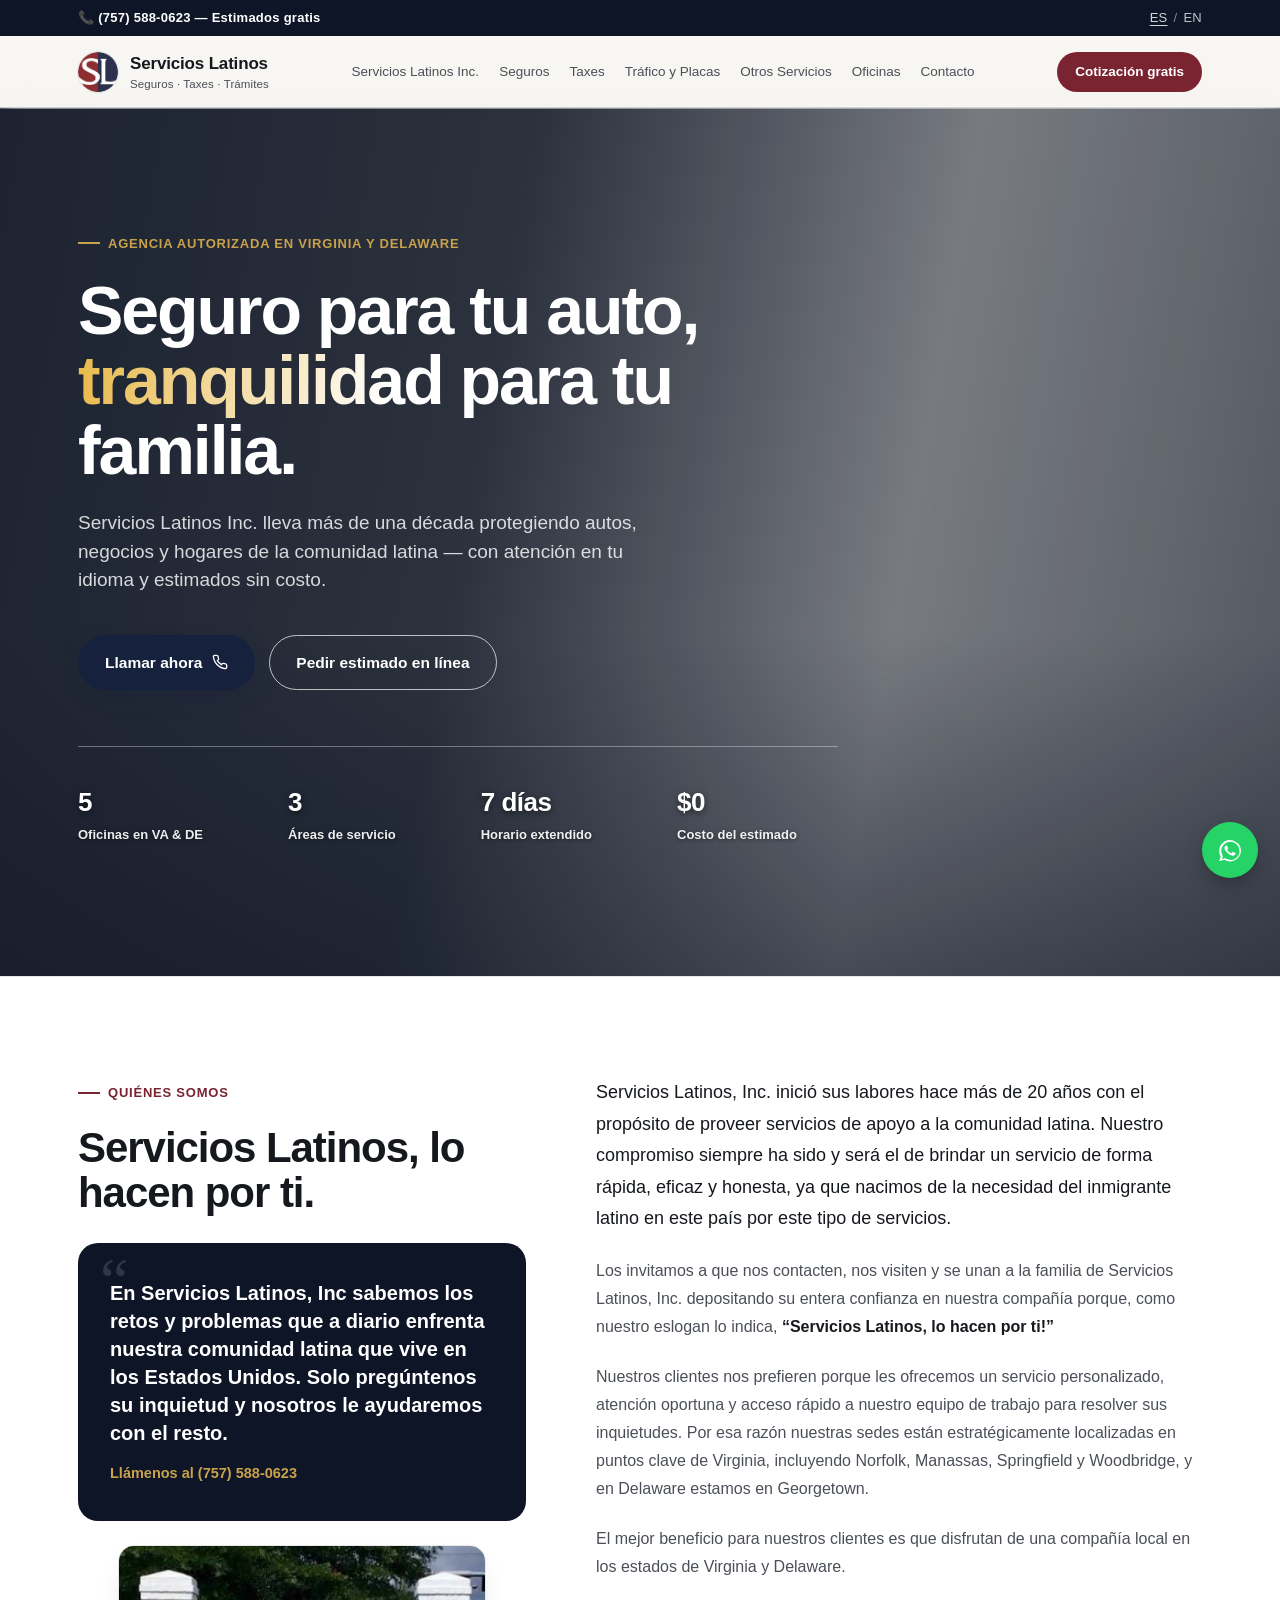
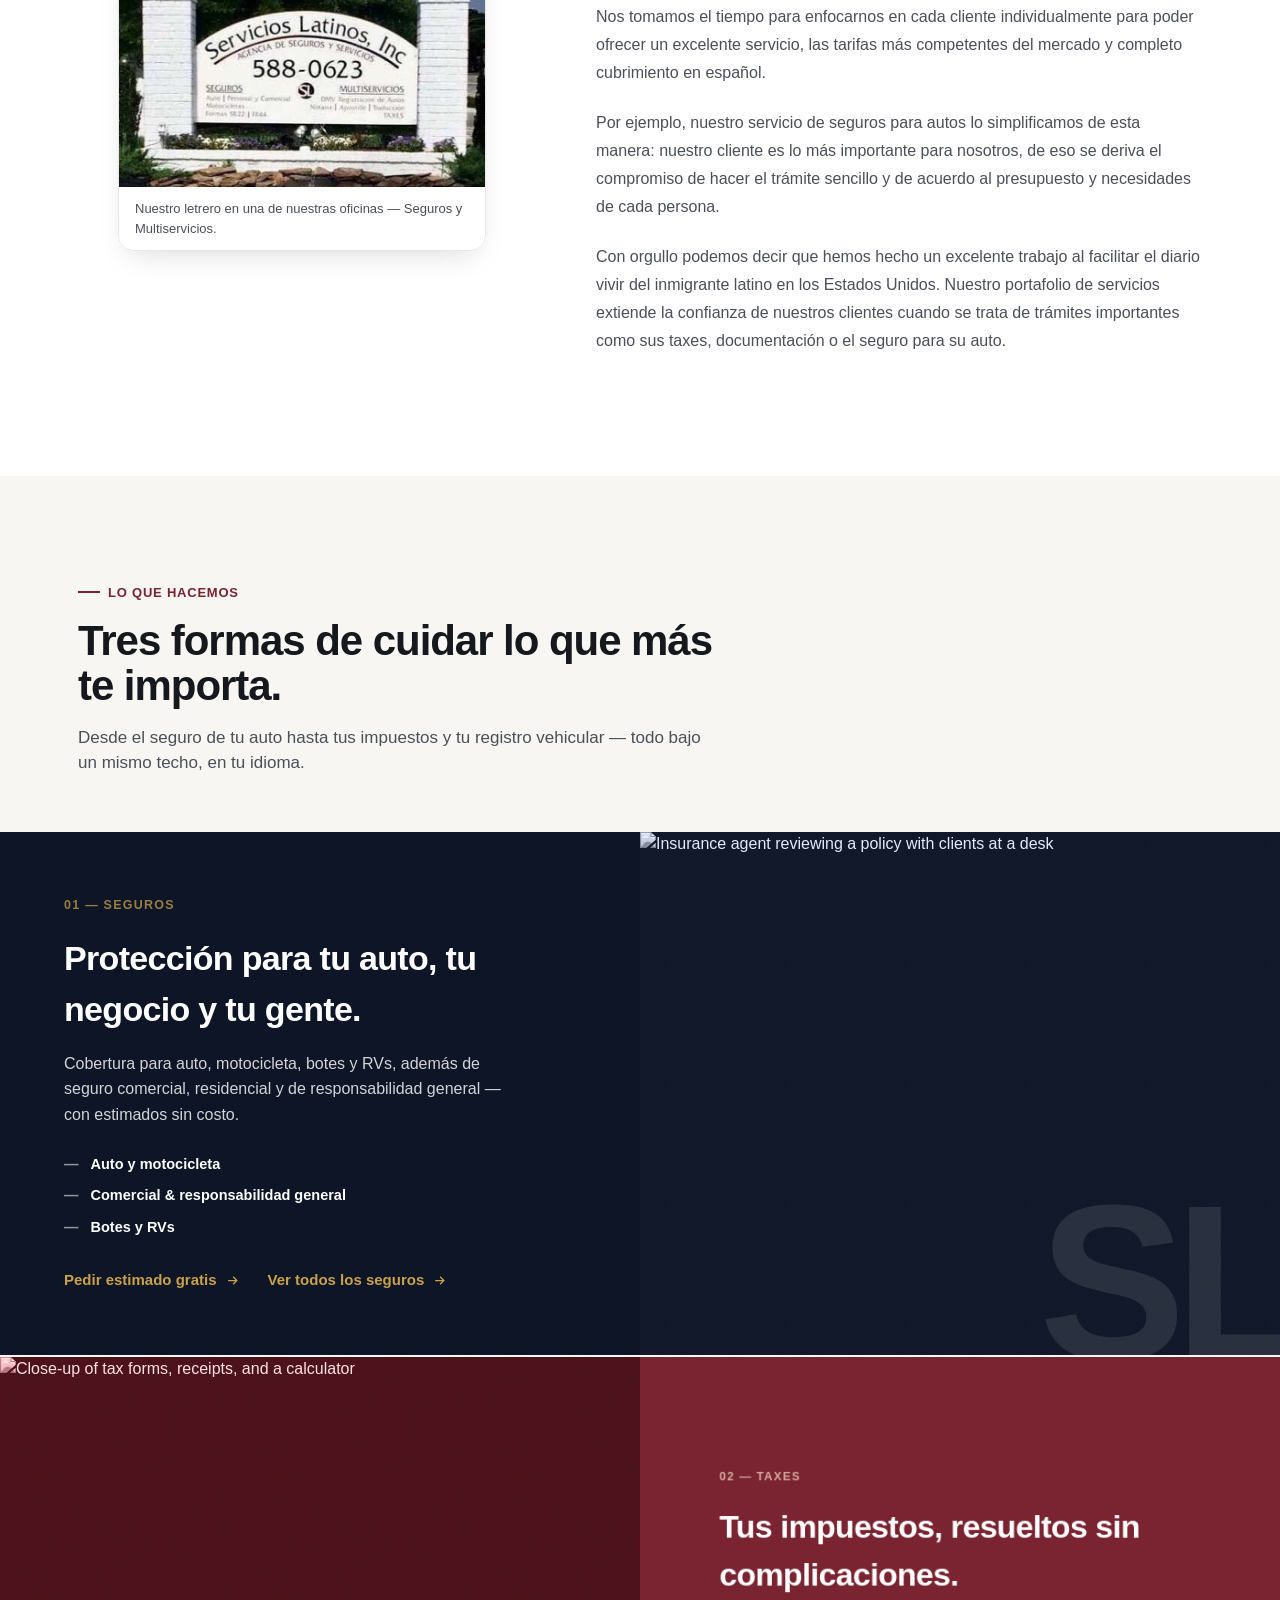
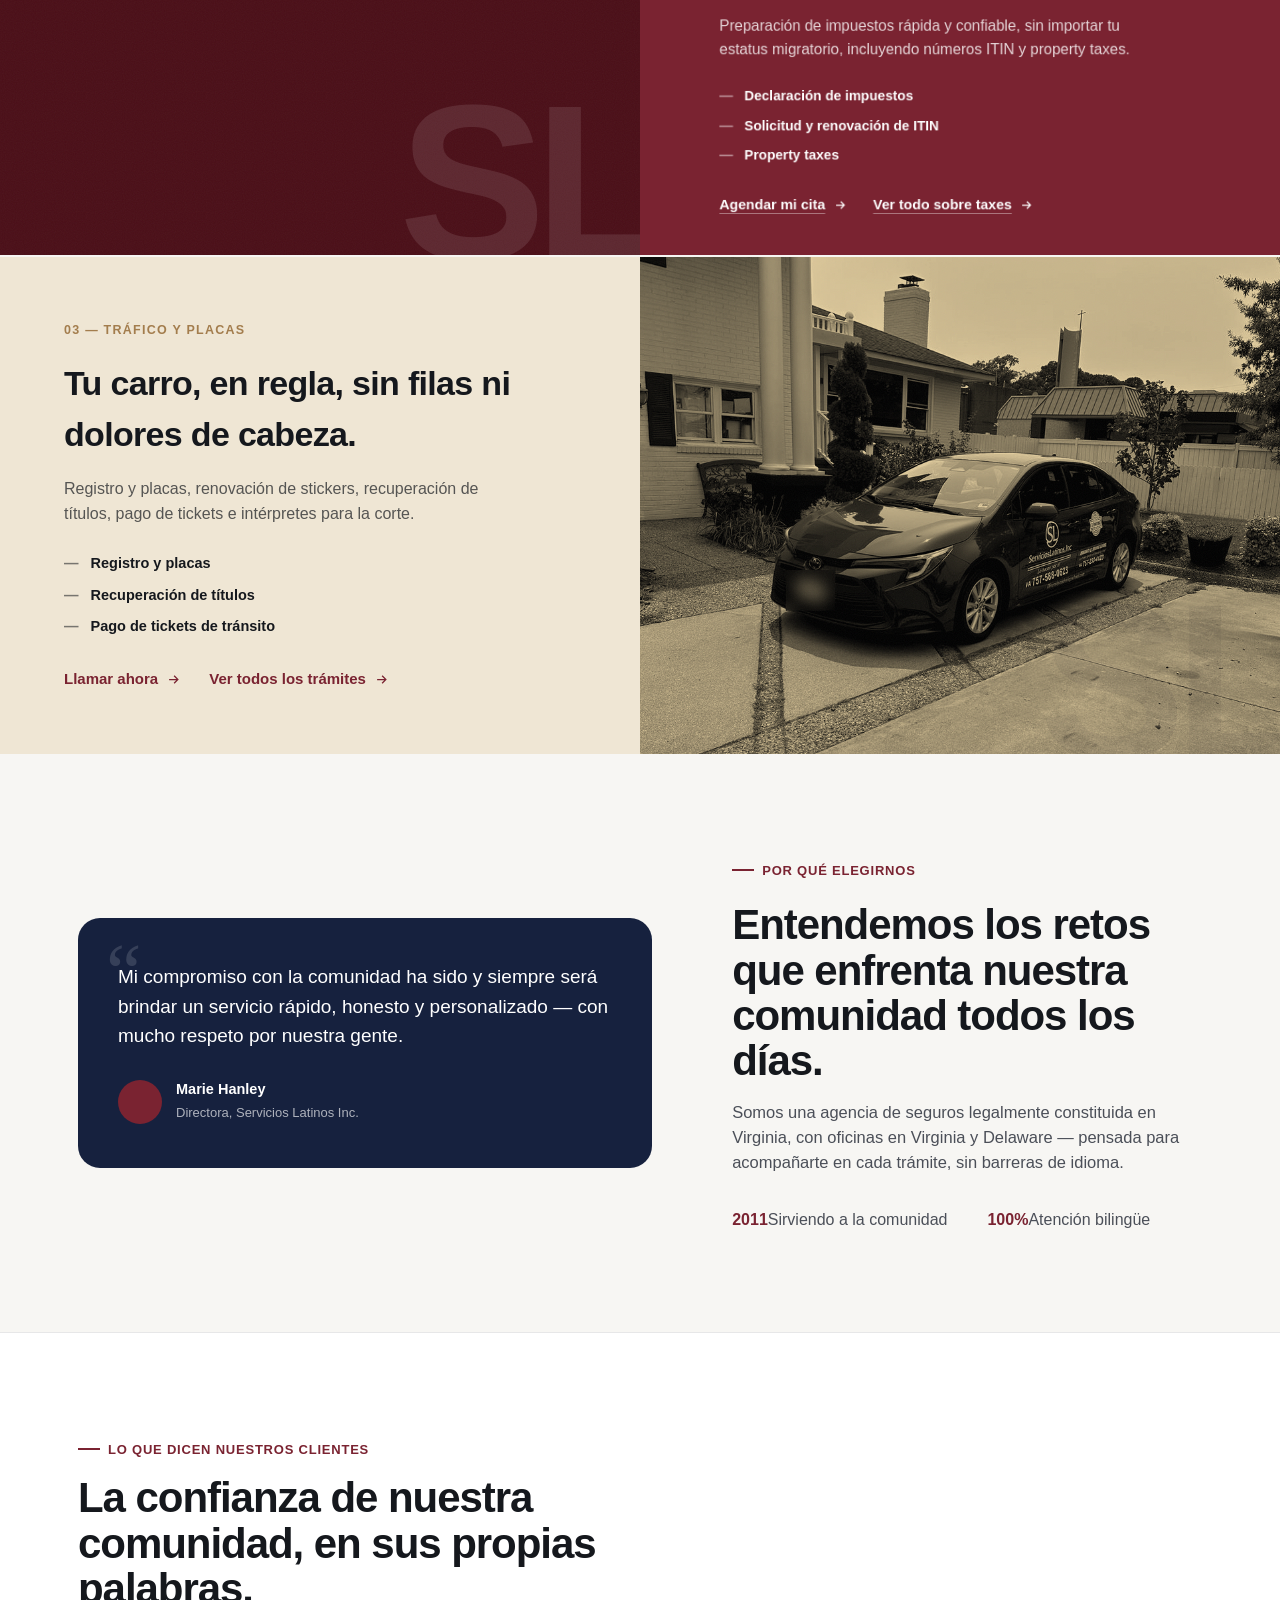
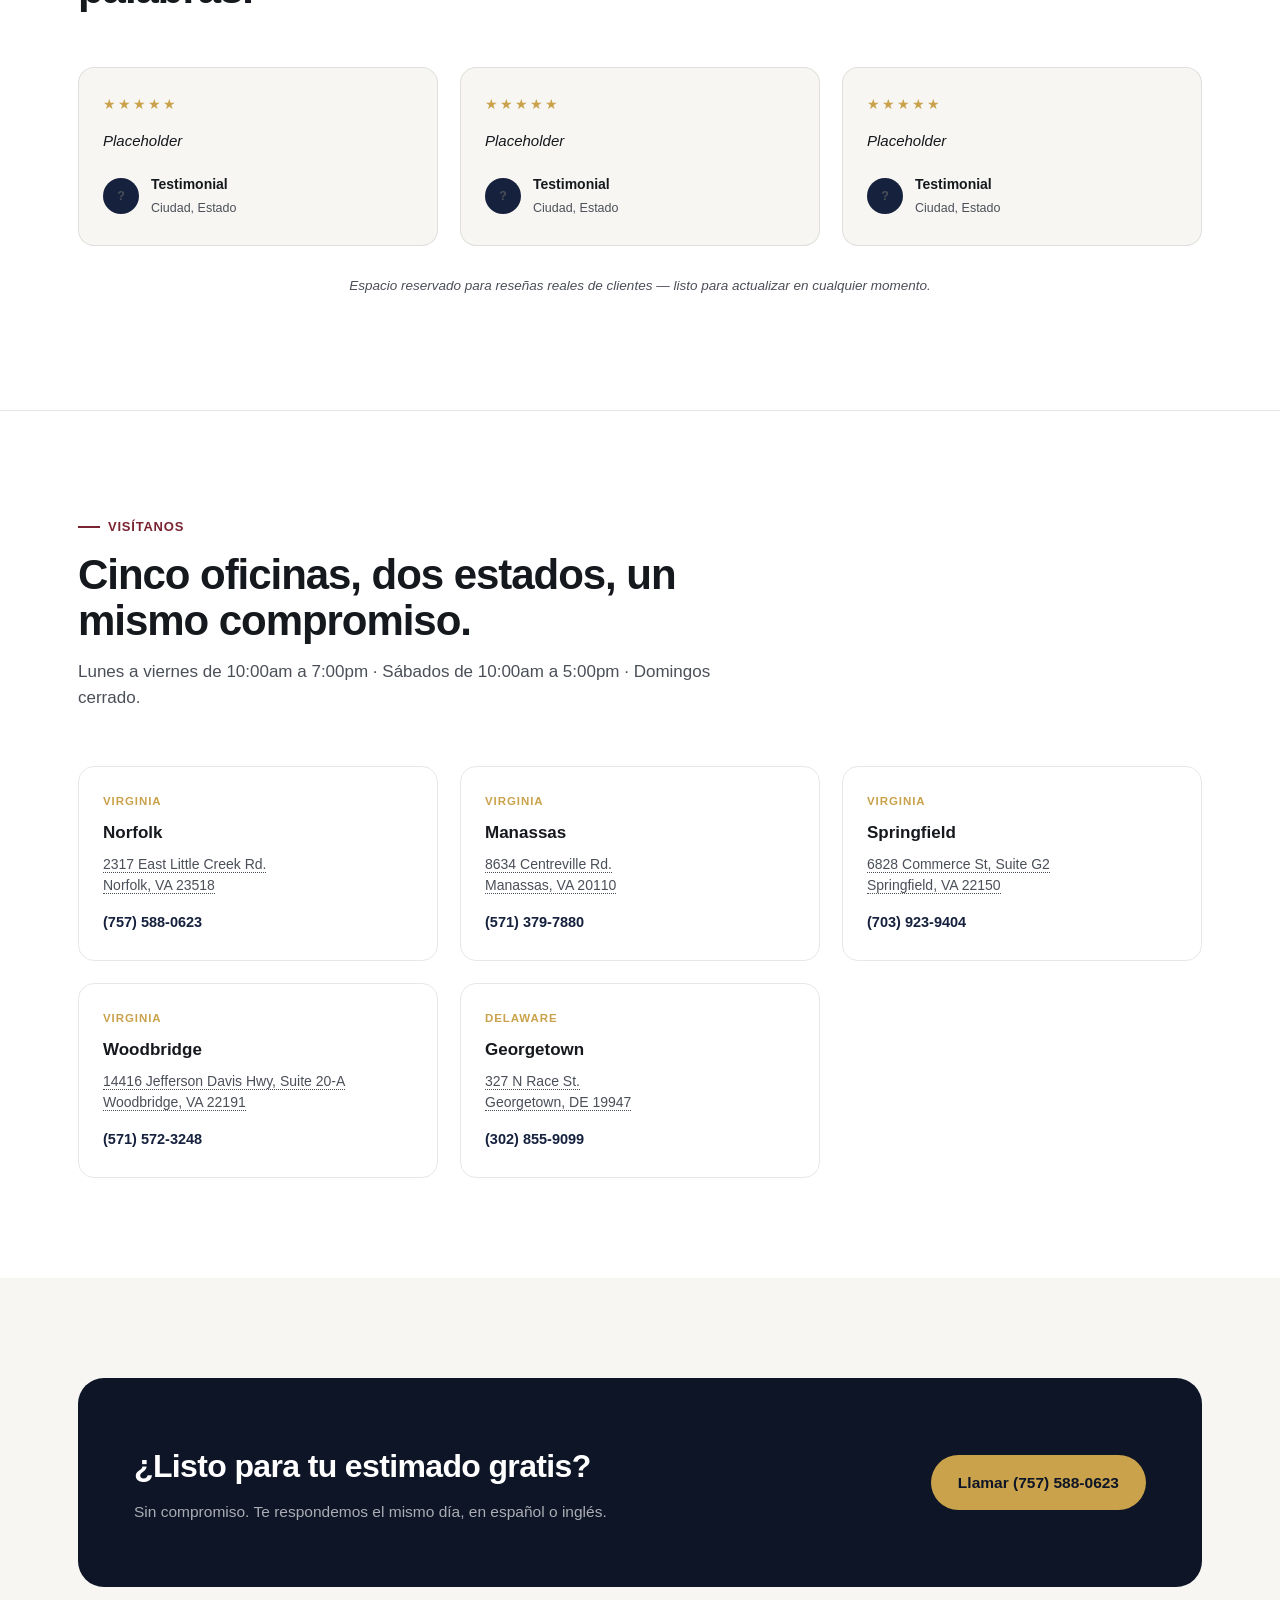
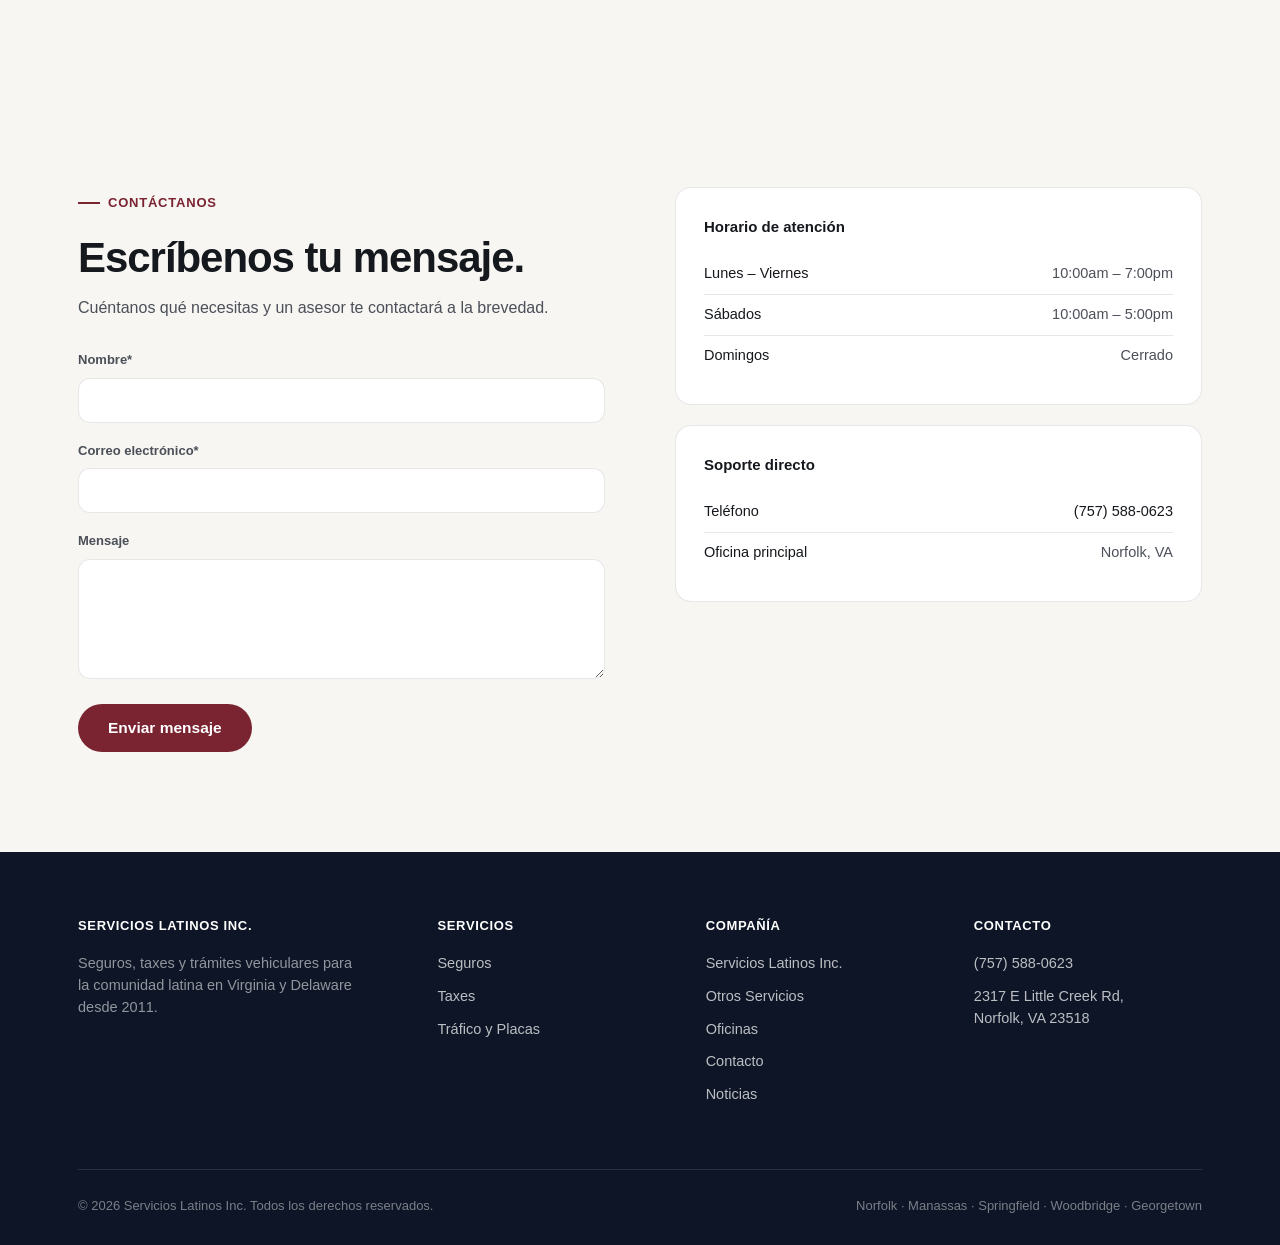
==== commit 1defbdab: "Add files via upload" ====
--- a/index.html
+++ b/index.html
@@ -22,7 +22,7 @@
 </head>
 <body>
 
-<a href="https://wa.me/17575880623" class="whatsapp-fab" target="_blank" rel="noopener" aria-label="Chat on WhatsApp">
+<a href="https://wa.me/17572876271" class="whatsapp-fab" target="_blank" rel="noopener" aria-label="Chat on WhatsApp">
   <svg viewBox="0 0 24 24" fill="#fff"><path d="M17.6 6.32A8.86 8.86 0 0012.05 4C7.24 4 3.34 7.9 3.34 12.7c0 1.53.4 3.02 1.16 4.34L3.27 21l4.08-1.2a8.83 8.83 0 004.7 1.36h.01c4.8 0 8.7-3.9 8.7-8.7 0-2.32-.9-4.5-2.56-6.14zm-5.55 13.38h-.01a7.3 7.3 0 01-3.73-1.02l-.27-.16-2.42.71.72-2.36-.18-.28a7.28 7.28 0 01-1.12-3.9c0-4.03 3.28-7.3 7.32-7.3a7.28 7.28 0 017.3 7.32c0 4.03-3.28 7.3-7.31 7.3zm4.01-5.47c-.22-.11-1.3-.64-1.5-.72-.2-.07-.35-.11-.49.11-.15.22-.57.72-.7.87-.13.15-.26.16-.48.05-.22-.11-.93-.34-1.77-1.09-.65-.58-1.09-1.3-1.22-1.52-.13-.22-.01-.34.1-.45.1-.1.22-.26.33-.39.11-.13.15-.22.22-.37.07-.15.04-.28-.02-.39-.07-.11-.49-1.18-.67-1.61-.18-.43-.36-.37-.49-.37-.13-.01-.27-.01-.42-.01a.8.8 0 00-.58.27c-.2.22-.76.74-.76 1.81s.78 2.1.89 2.25c.11.15 1.53 2.34 3.72 3.28.52.22.92.36 1.24.46.52.17.99.14 1.36.09.42-.06 1.3-.53 1.48-1.04.18-.51.18-.95.13-1.04-.05-.09-.2-.15-.42-.26z"/></svg>
 </a>
 
@@ -245,26 +245,26 @@
       <div class="testimonial-grid reveal">
         <div class="testimonial-card">
           <div class="testimonial-stars">★★★★★</div>
-          <p class="quote" data-i18n="testi.quote1">"Agrega aquí la reseña de un cliente satisfecho."</p>
+          <p class="quote" data-i18n="testi.quote1">Placeholder</p>
           <div class="testimonial-person">
             <span class="testimonial-avatar">?</span>
-            <div><b data-i18n="testi.name1">Nombre del cliente</b><span data-i18n="testi.location1">Ciudad, Estado</span></div>
+            <div><b data-i18n="testi.name1">Testimonial</b><span data-i18n="testi.location1">Ciudad, Estado</span></div>
           </div>
         </div>
         <div class="testimonial-card">
           <div class="testimonial-stars">★★★★★</div>
-          <p class="quote" data-i18n="testi.quote2">"Agrega aquí la reseña de un cliente satisfecho."</p>
+          <p class="quote" data-i18n="testi.quote2">Placeholder</p>
           <div class="testimonial-person">
             <span class="testimonial-avatar">?</span>
-            <div><b data-i18n="testi.name2">Nombre del cliente</b><span data-i18n="testi.location2">Ciudad, Estado</span></div>
+            <div><b data-i18n="testi.name2">Testimonial</b><span data-i18n="testi.location2">Ciudad, Estado</span></div>
           </div>
         </div>
         <div class="testimonial-card">
           <div class="testimonial-stars">★★★★★</div>
-          <p class="quote" data-i18n="testi.quote3">"Agrega aquí la reseña de un cliente satisfecho."</p>
+          <p class="quote" data-i18n="testi.quote3">Placeholder</p>
           <div class="testimonial-person">
             <span class="testimonial-avatar">?</span>
-            <div><b data-i18n="testi.name3">Nombre del cliente</b><span data-i18n="testi.location3">Ciudad, Estado</span></div>
+            <div><b data-i18n="testi.name3">Testimonial</b><span data-i18n="testi.location3">Ciudad, Estado</span></div>
           </div>
         </div>
       </div>
@@ -480,10 +480,10 @@
       'trust.stat2': 'Atención bilingüe',
       'testi.eyebrow': 'Lo que dicen nuestros clientes',
       'testi.title': 'La confianza de nuestra comunidad, en sus propias palabras.',
-      'testi.quote1': '"Agrega aquí la reseña de un cliente satisfecho."',
-      'testi.quote2': '"Agrega aquí la reseña de un cliente satisfecho."',
-      'testi.quote3': '"Agrega aquí la reseña de un cliente satisfecho."',
-      'testi.name1': 'Nombre del cliente', 'testi.name2': 'Nombre del cliente', 'testi.name3': 'Nombre del cliente',
+      'testi.quote1': 'Placeholder',
+      'testi.quote2': 'Placeholder',
+      'testi.quote3': 'Placeholder',
+      'testi.name1': 'Testimonial', 'testi.name2': 'Testimonial', 'testi.name3': 'Testimonial',
       'testi.location1': 'Ciudad, Estado', 'testi.location2': 'Ciudad, Estado', 'testi.location3': 'Ciudad, Estado',
       'testi.placeholder_note': 'Espacio reservado para reseñas reales de clientes — listo para actualizar en cualquier momento.',
       'offices.eyebrow': 'Visítanos',
@@ -586,10 +586,10 @@
       'trust.stat2': 'Bilingual service',
       'testi.eyebrow': 'What our clients say',
       'testi.title': 'The trust of our community, in their own words.',
-      'testi.quote1': '"Add a real satisfied client review here."',
-      'testi.quote2': '"Add a real satisfied client review here."',
-      'testi.quote3': '"Add a real satisfied client review here."',
-      'testi.name1': 'Client name', 'testi.name2': 'Client name', 'testi.name3': 'Client name',
+      'testi.quote1': 'Placeholder',
+      'testi.quote2': 'Placeholder',
+      'testi.quote3': 'Placeholder',
+      'testi.name1': 'Testimonial', 'testi.name2': 'Testimonial', 'testi.name3': 'Testimonial',
       'testi.location1': 'City, State', 'testi.location2': 'City, State', 'testi.location3': 'City, State',
       'testi.placeholder_note': 'Reserved space for real client reviews — ready to update anytime.',
       'offices.eyebrow': 'Visit us',
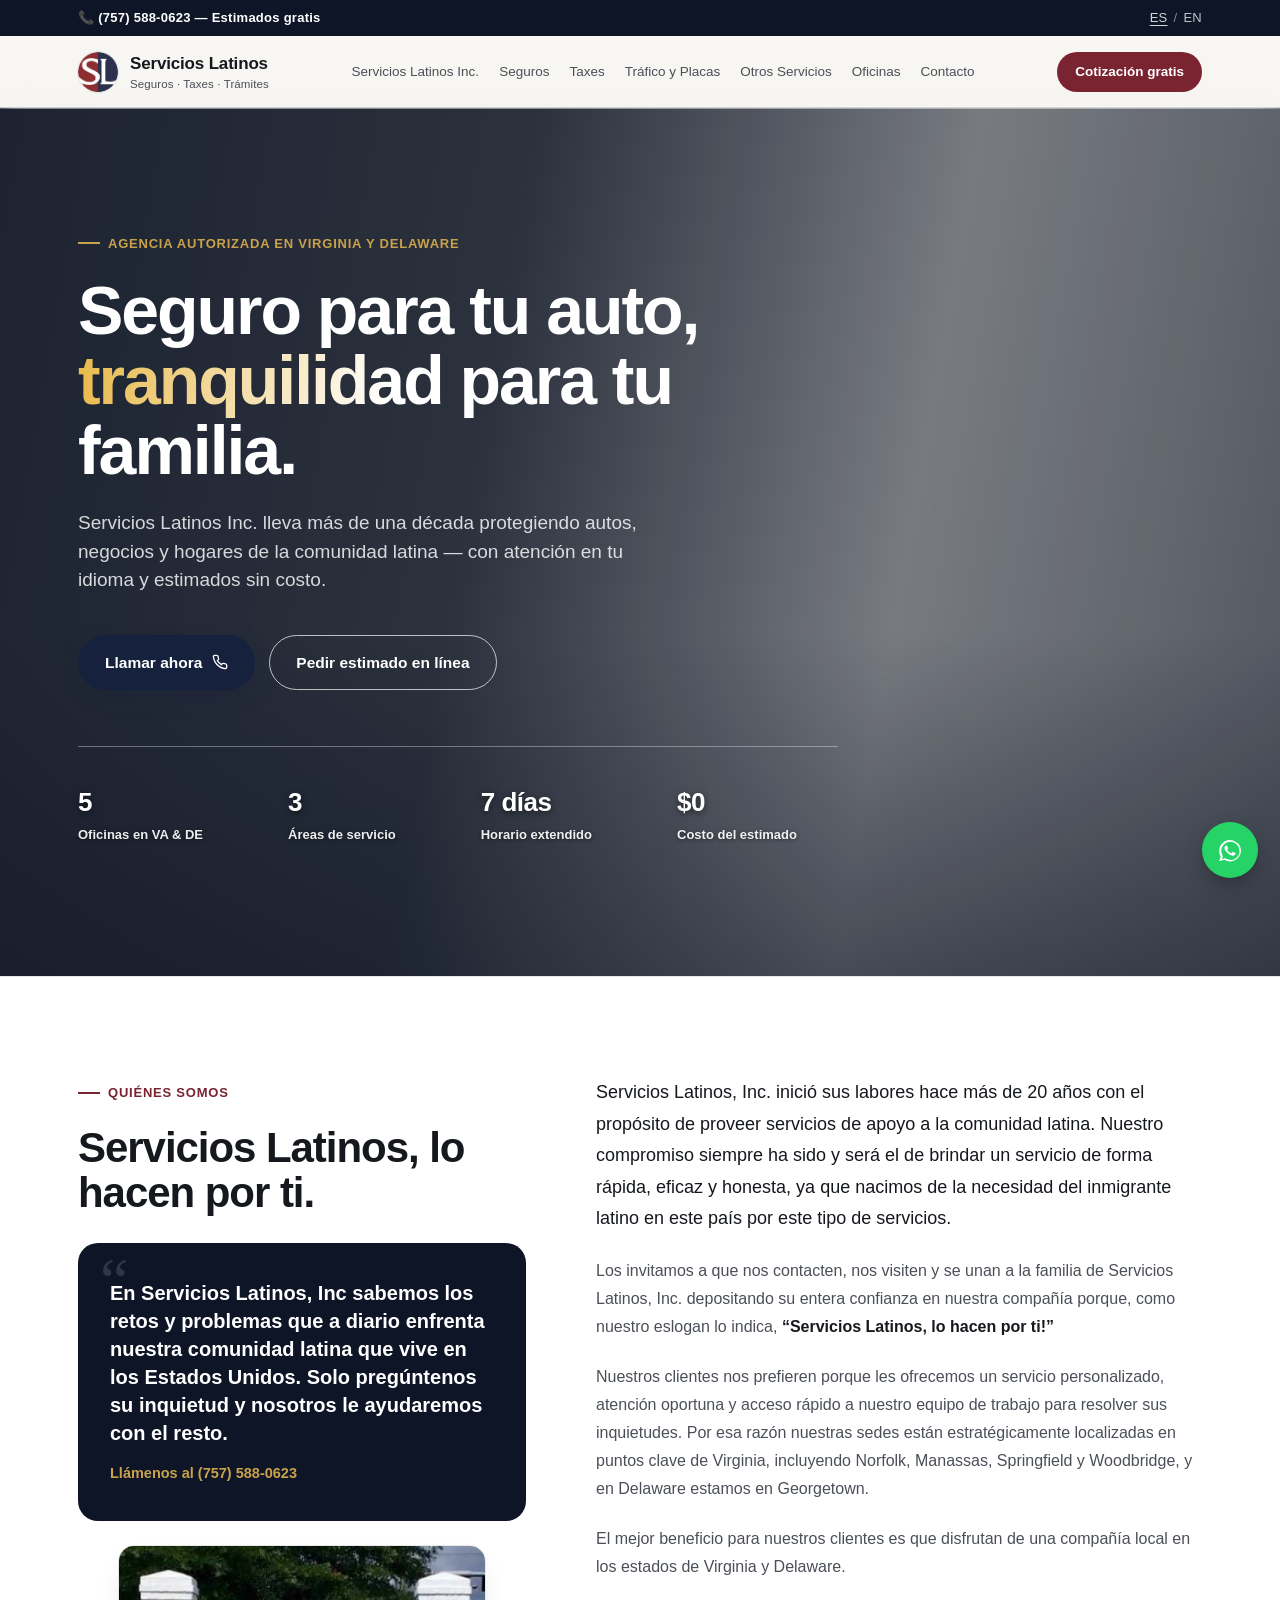
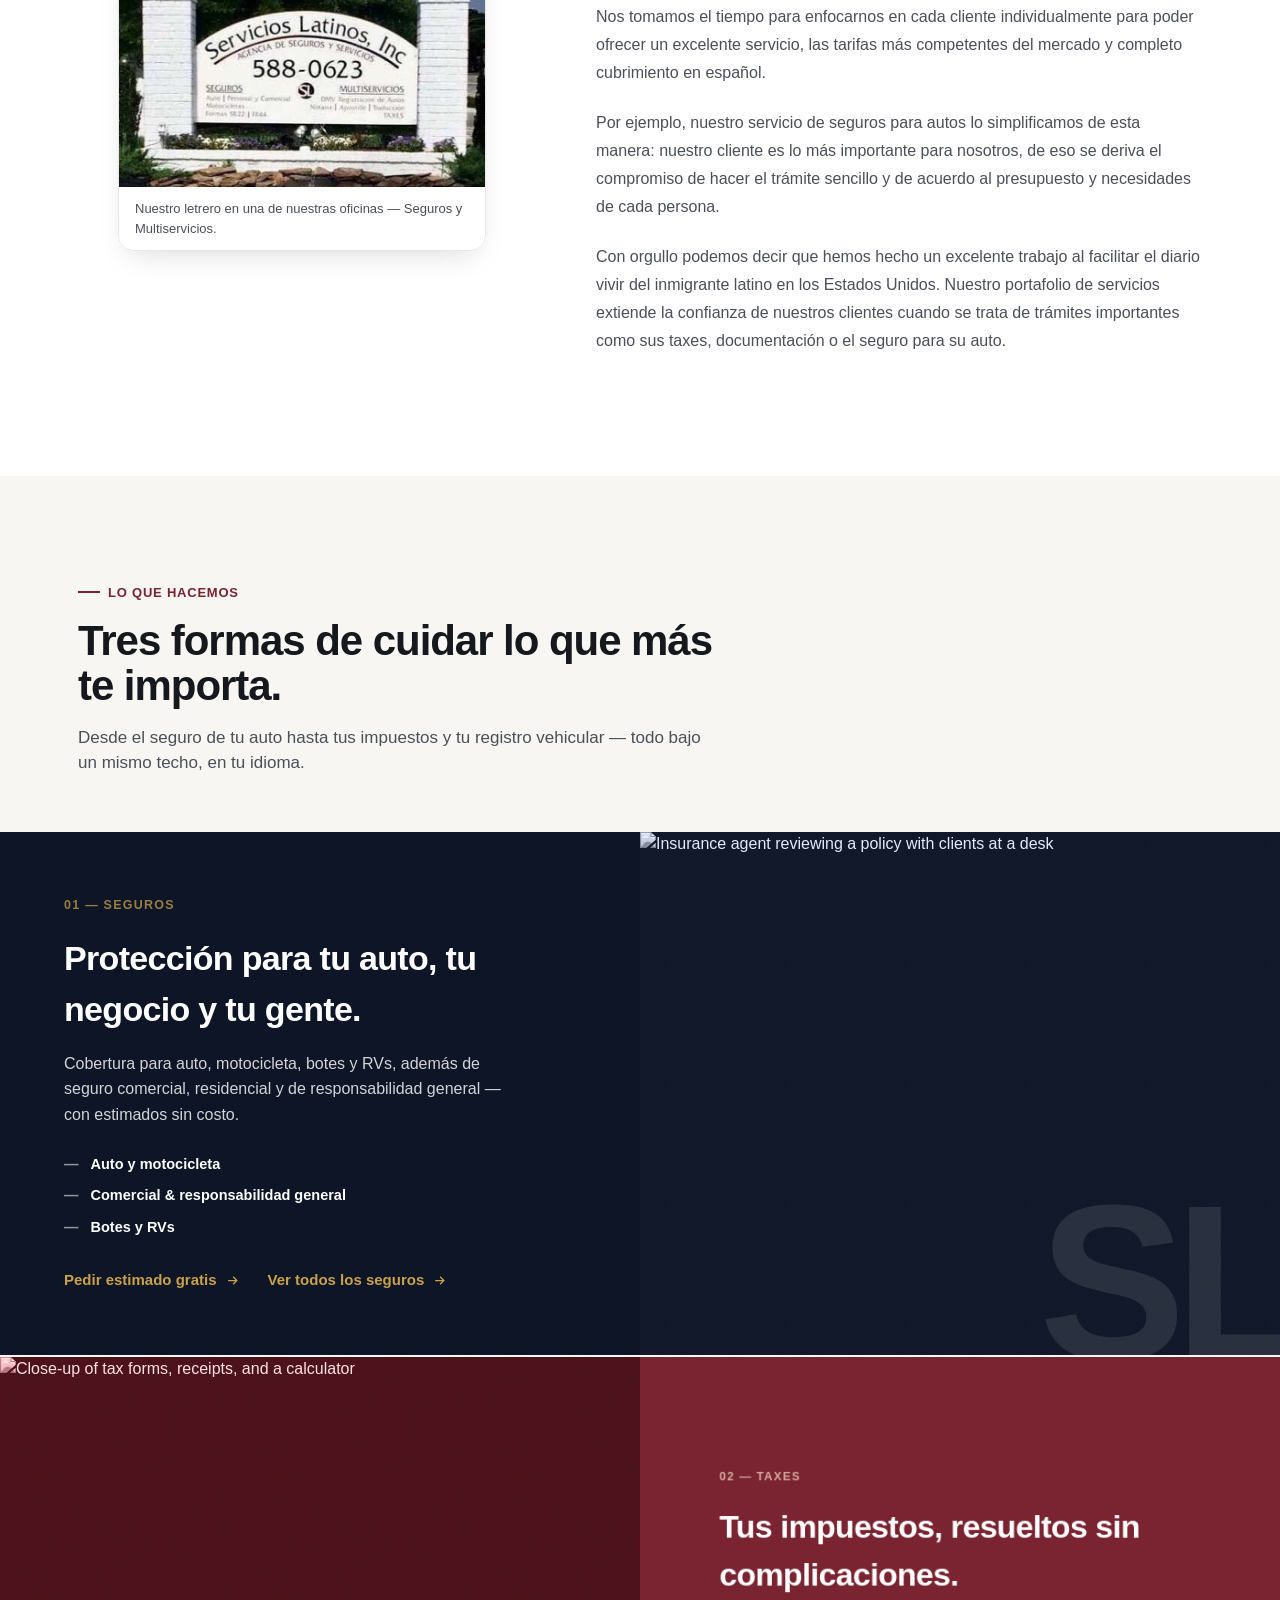
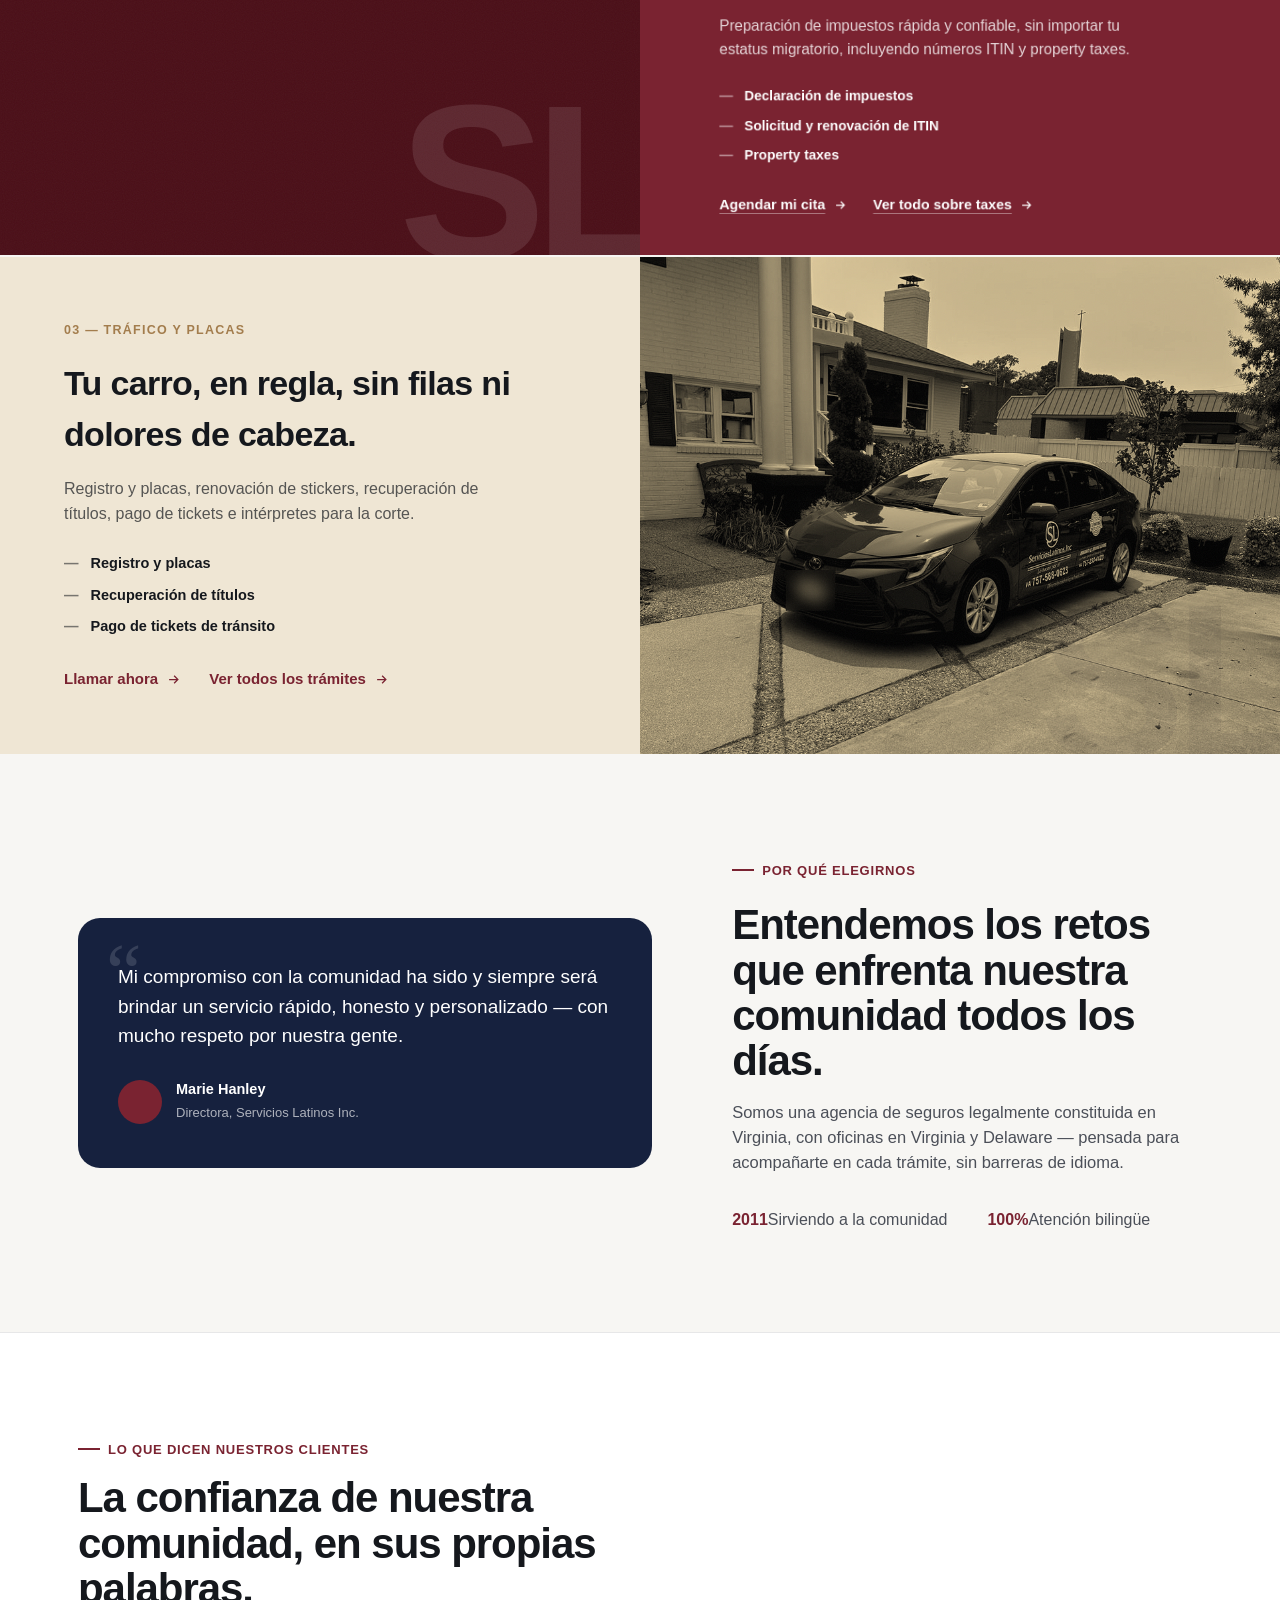
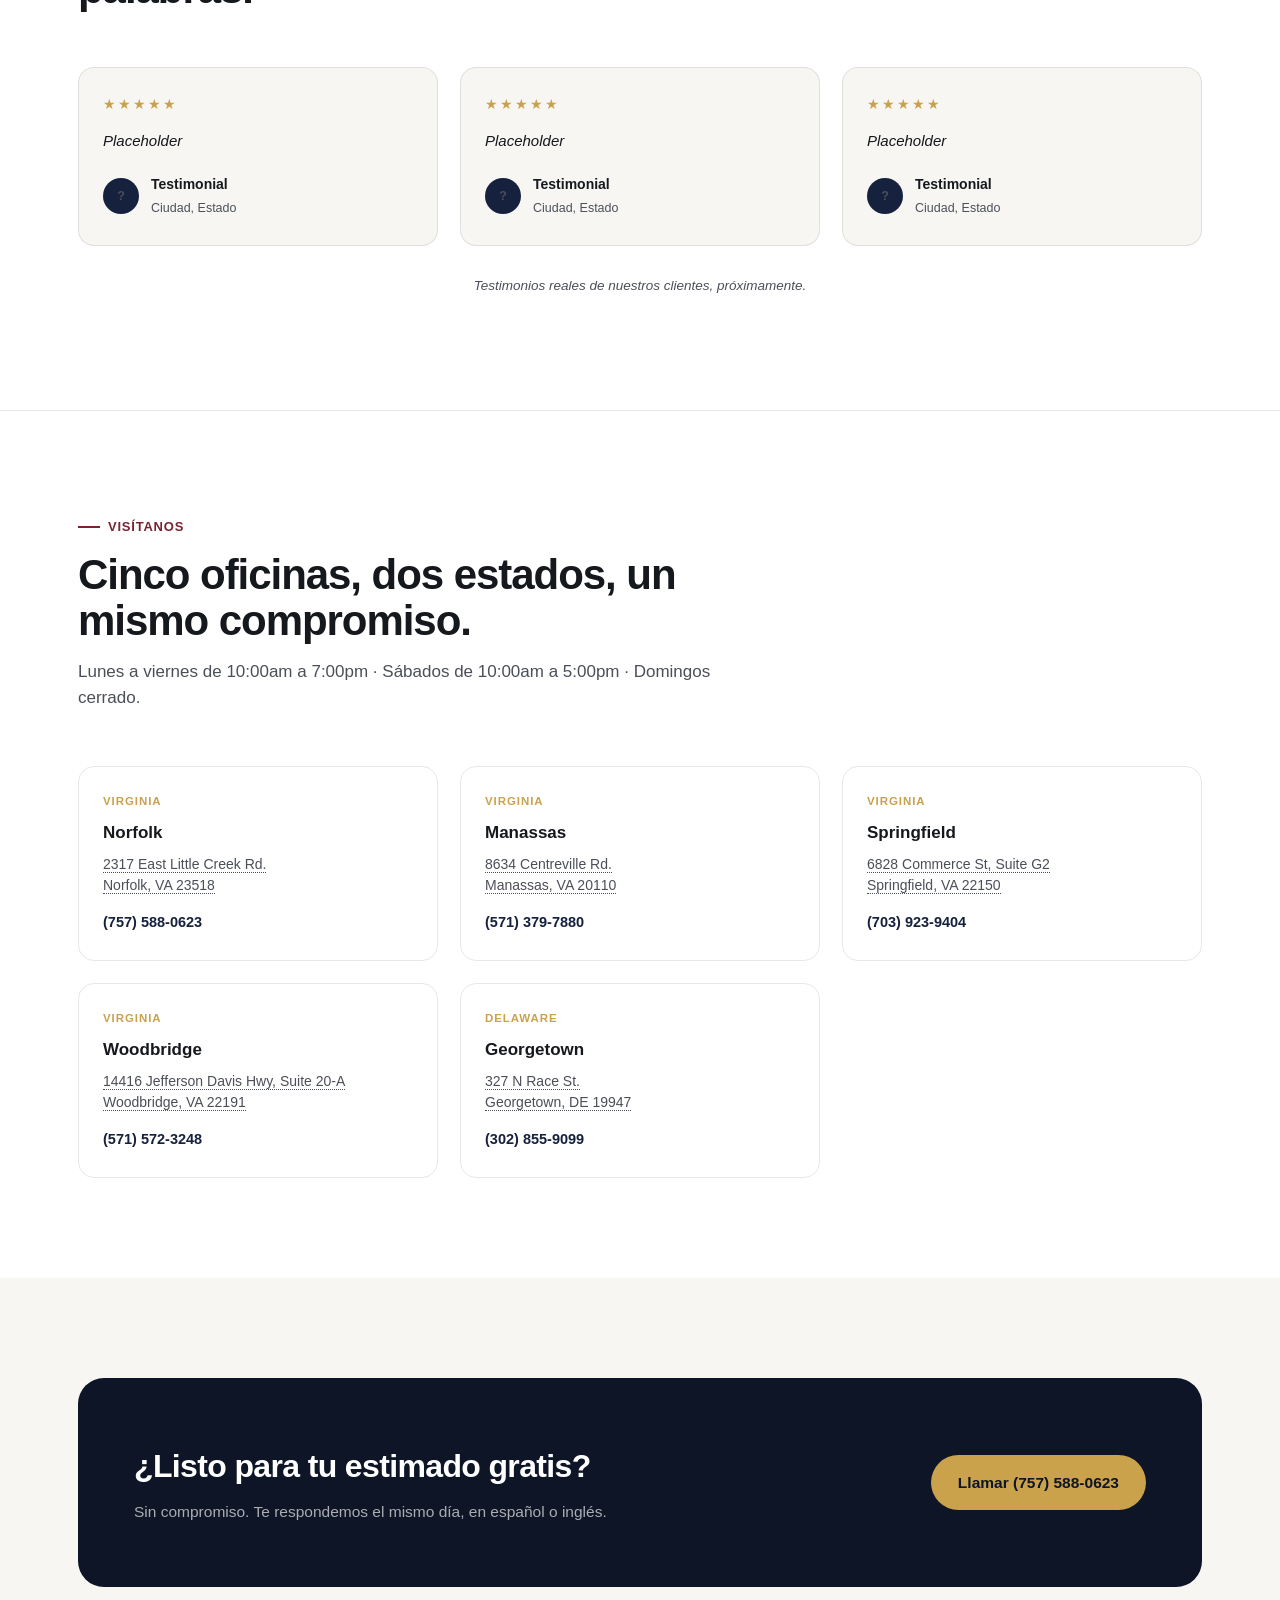
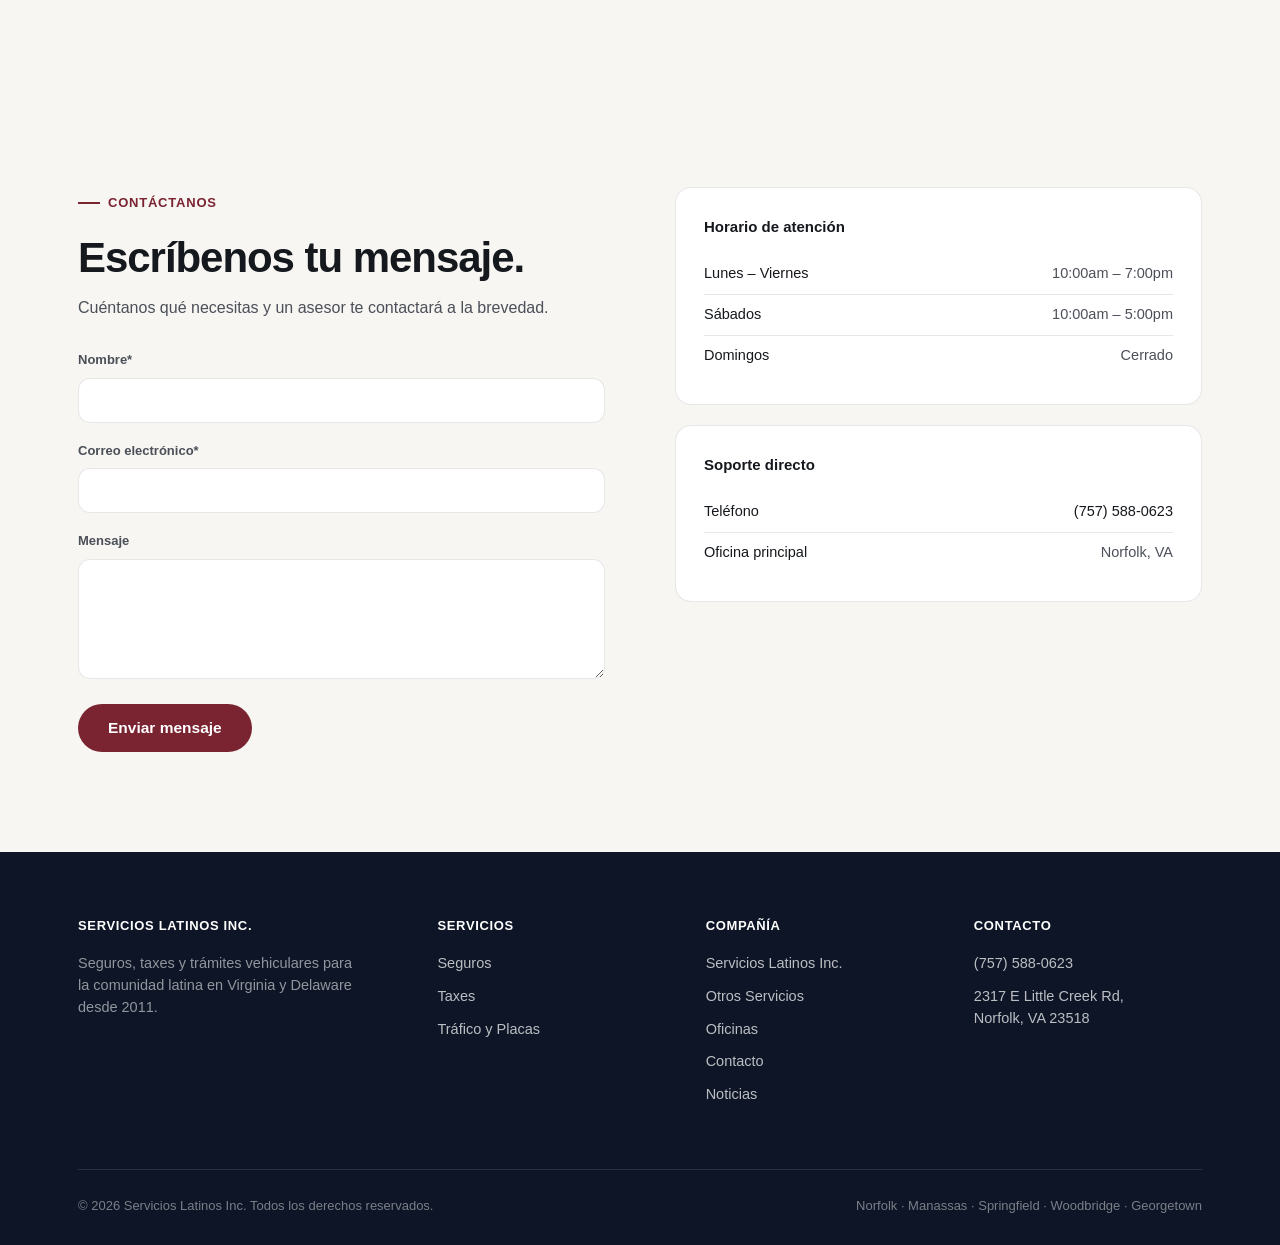
==== commit 71ac2f96: "Add files via upload" ====
--- a/index.html
+++ b/index.html
@@ -268,7 +268,7 @@
           </div>
         </div>
       </div>
-      <p class="testimonial-placeholder-note" data-i18n="testi.placeholder_note">Espacio reservado para reseñas reales de clientes — listo para actualizar en cualquier momento.</p>
+      <p class="testimonial-placeholder-note" data-i18n="testi.placeholder_note">Testimonios reales de nuestros clientes, próximamente.</p>
     </div>
   </section>
 
@@ -485,7 +485,7 @@
       'testi.quote3': 'Placeholder',
       'testi.name1': 'Testimonial', 'testi.name2': 'Testimonial', 'testi.name3': 'Testimonial',
       'testi.location1': 'Ciudad, Estado', 'testi.location2': 'Ciudad, Estado', 'testi.location3': 'Ciudad, Estado',
-      'testi.placeholder_note': 'Espacio reservado para reseñas reales de clientes — listo para actualizar en cualquier momento.',
+      'testi.placeholder_note': 'Testimonios reales de nuestros clientes, próximamente.',
       'offices.eyebrow': 'Visítanos',
       'offices.h2': 'Cinco oficinas, dos estados, un mismo compromiso.',
       'offices.hours': 'Lunes a viernes de 10:00am a 7:00pm · Sábados de 10:00am a 5:00pm · Domingos cerrado.',
@@ -591,7 +591,7 @@
       'testi.quote3': 'Placeholder',
       'testi.name1': 'Testimonial', 'testi.name2': 'Testimonial', 'testi.name3': 'Testimonial',
       'testi.location1': 'City, State', 'testi.location2': 'City, State', 'testi.location3': 'City, State',
-      'testi.placeholder_note': 'Reserved space for real client reviews — ready to update anytime.',
+      'testi.placeholder_note': 'Real customer testimonials, coming soon.',
       'offices.eyebrow': 'Visit us',
       'offices.h2': 'Five offices, two states, one commitment.',
       'offices.hours': 'Monday–Friday 10:00am–7:00pm · Saturdays 10:00am–5:00pm · Closed Sundays.',
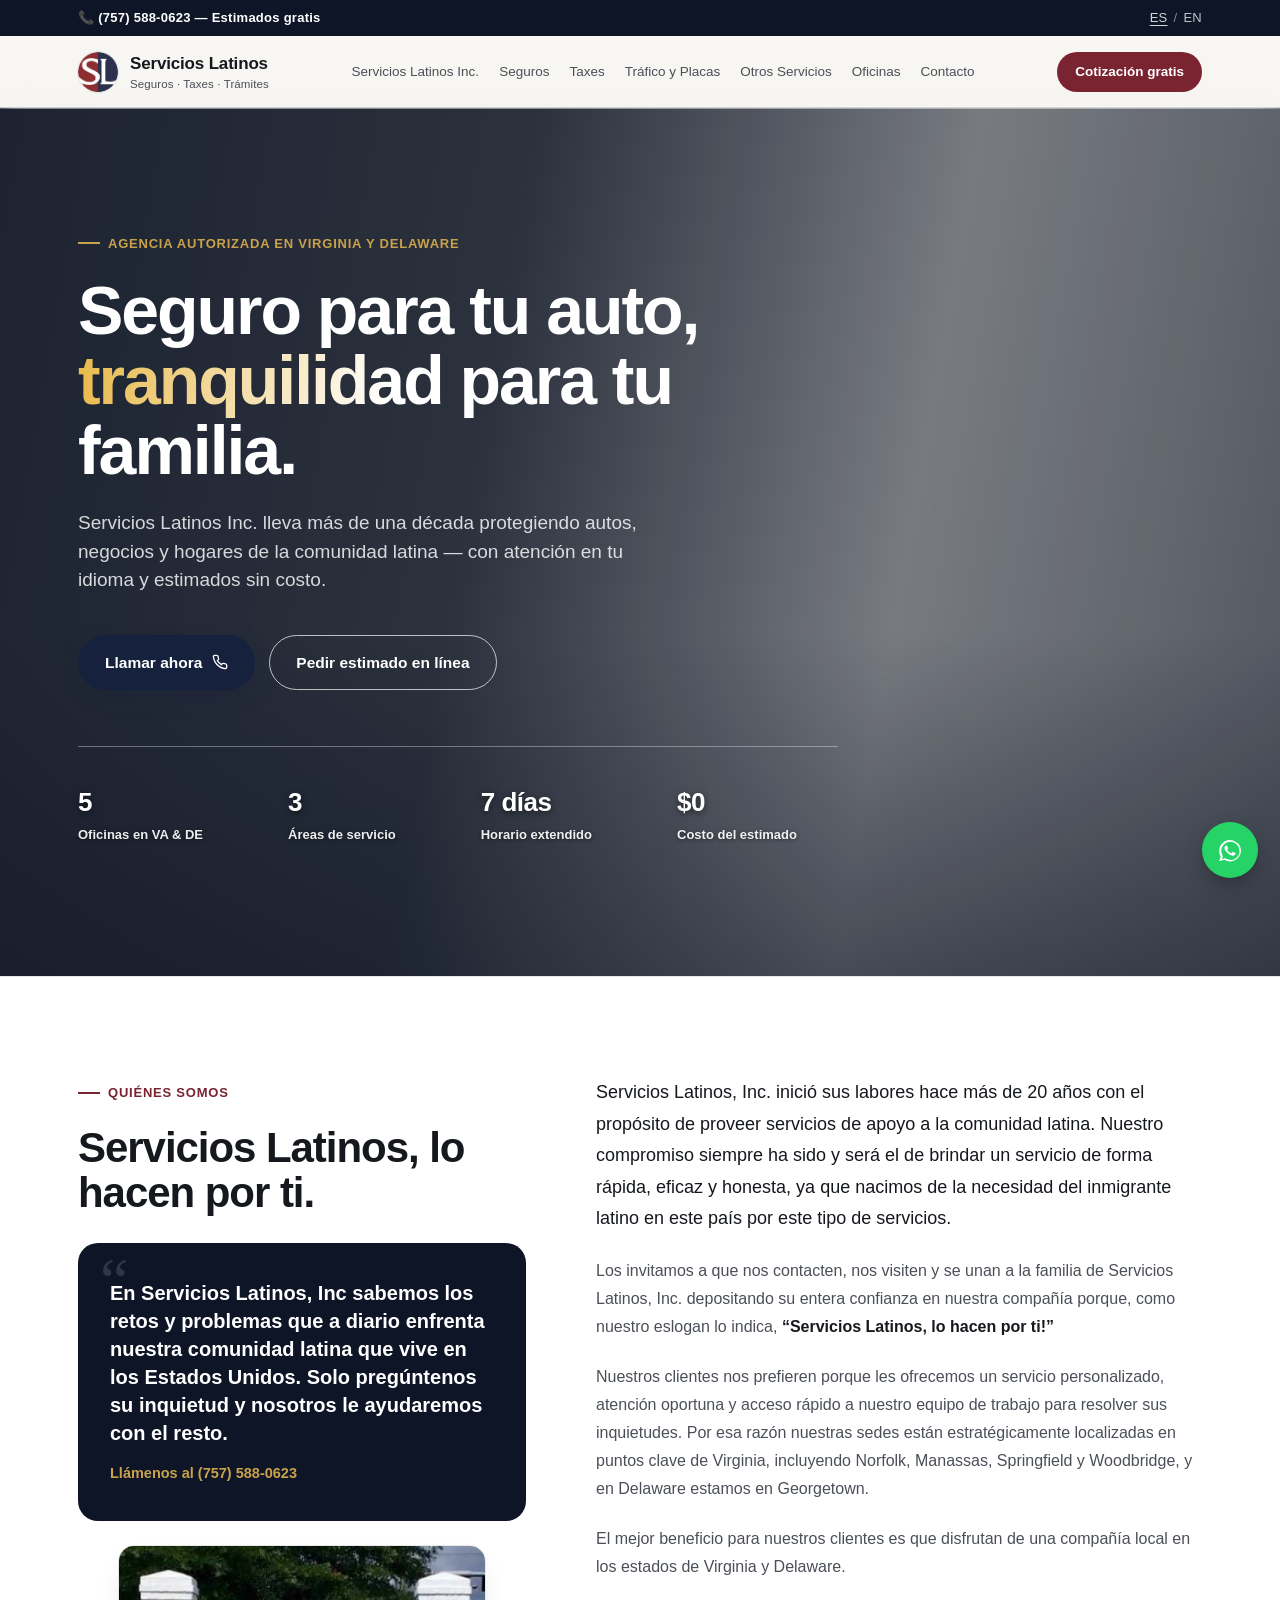
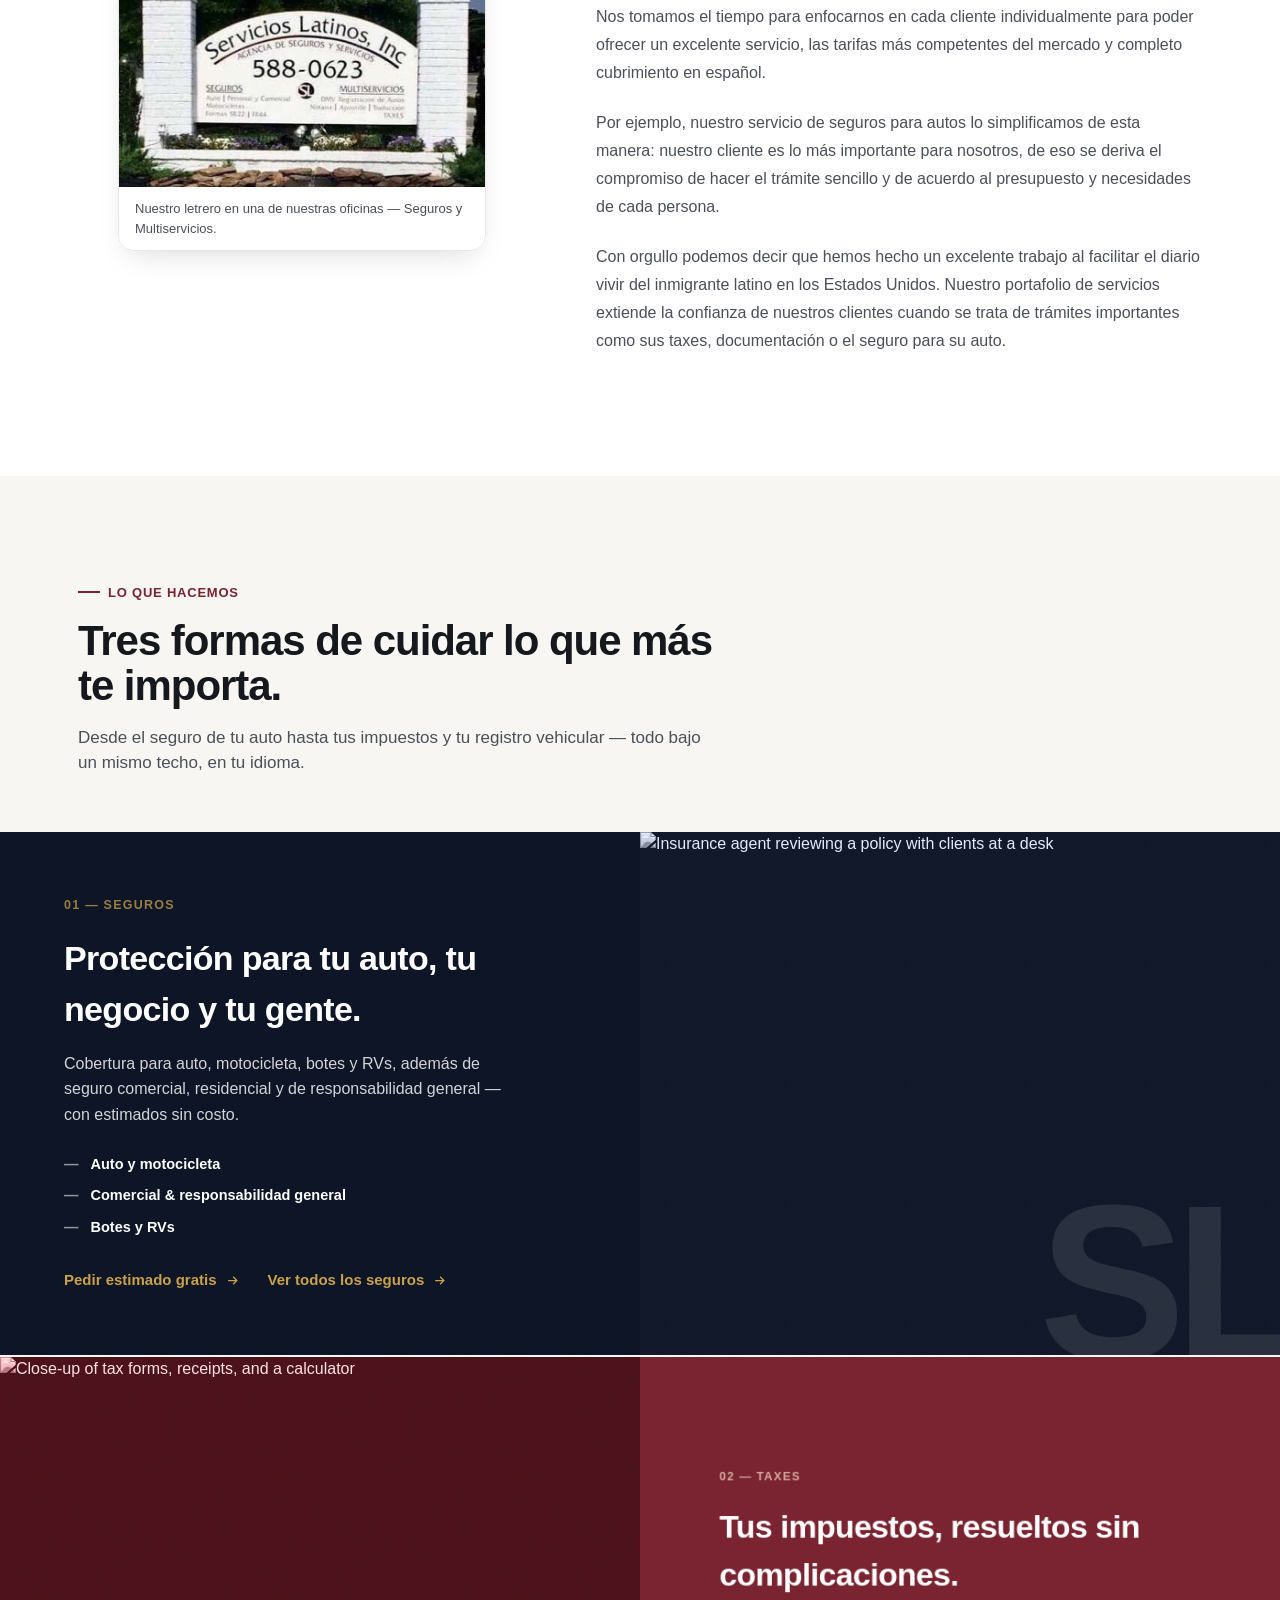
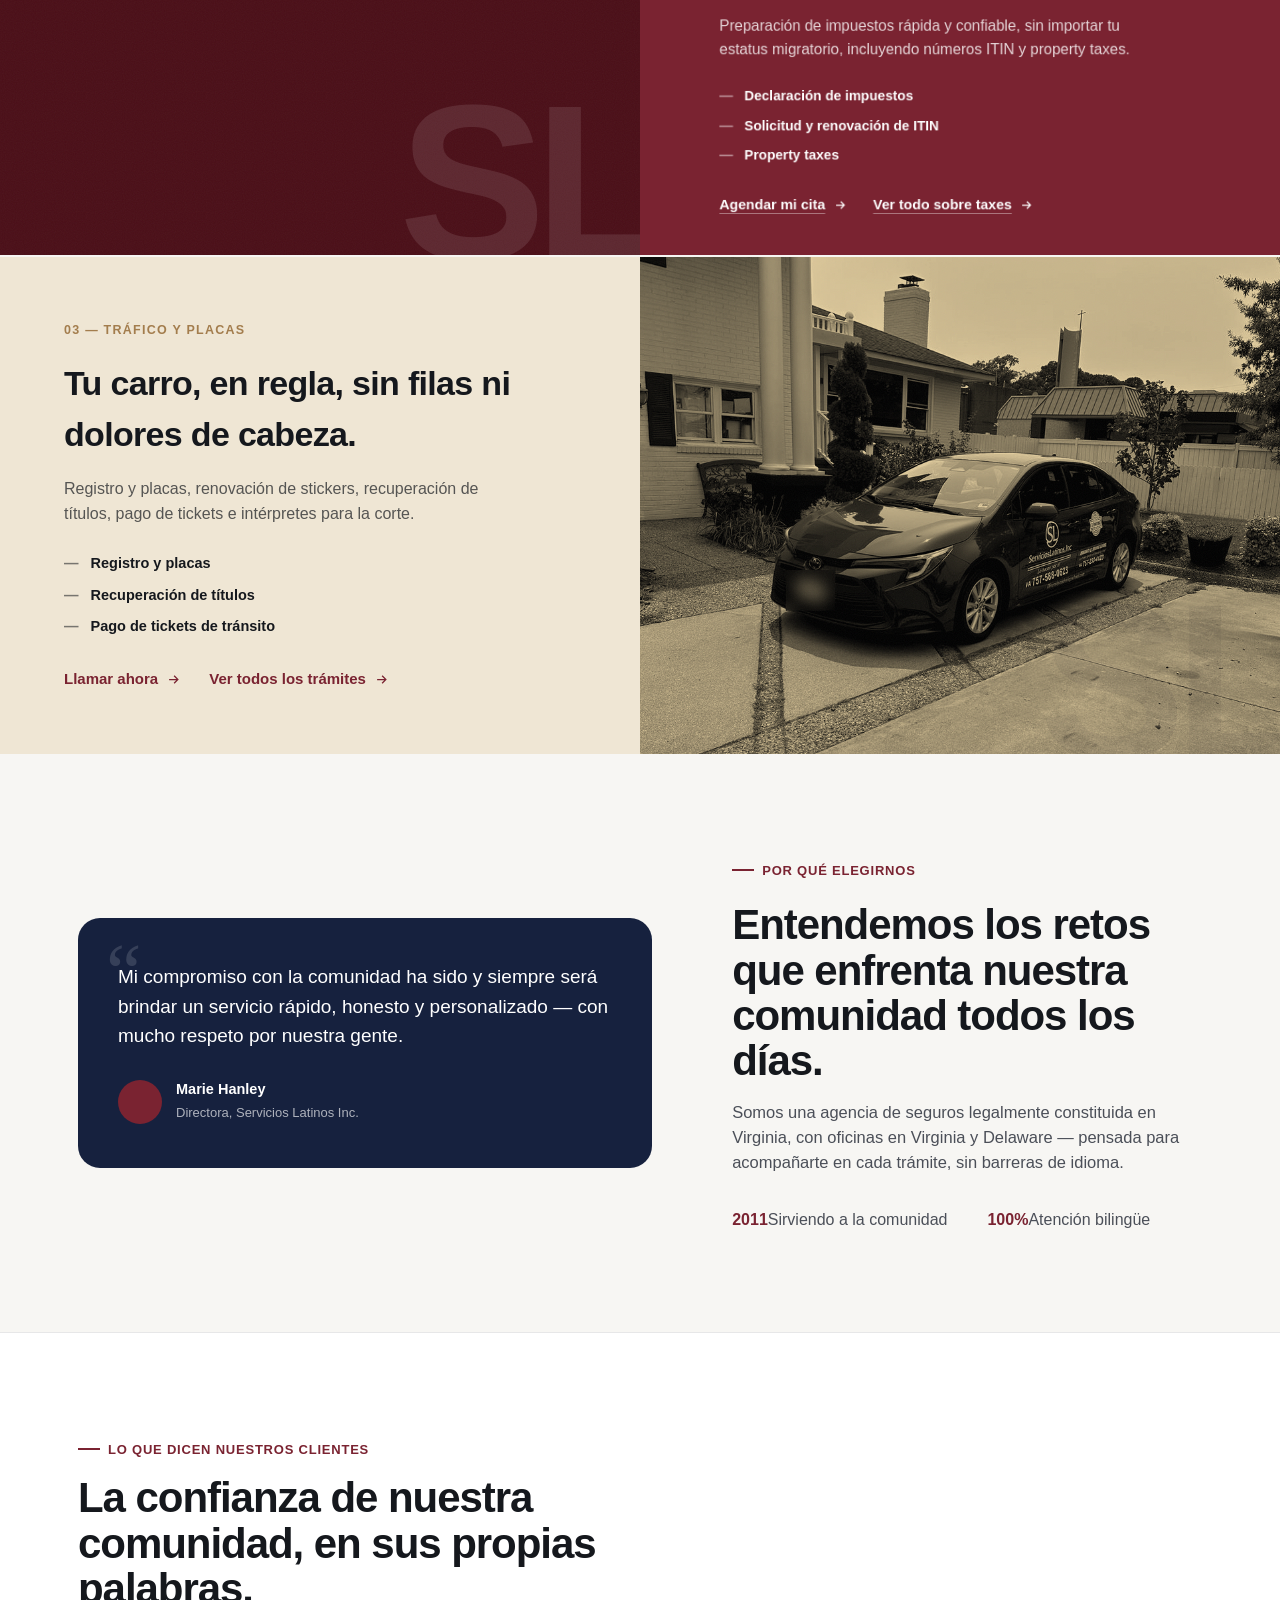
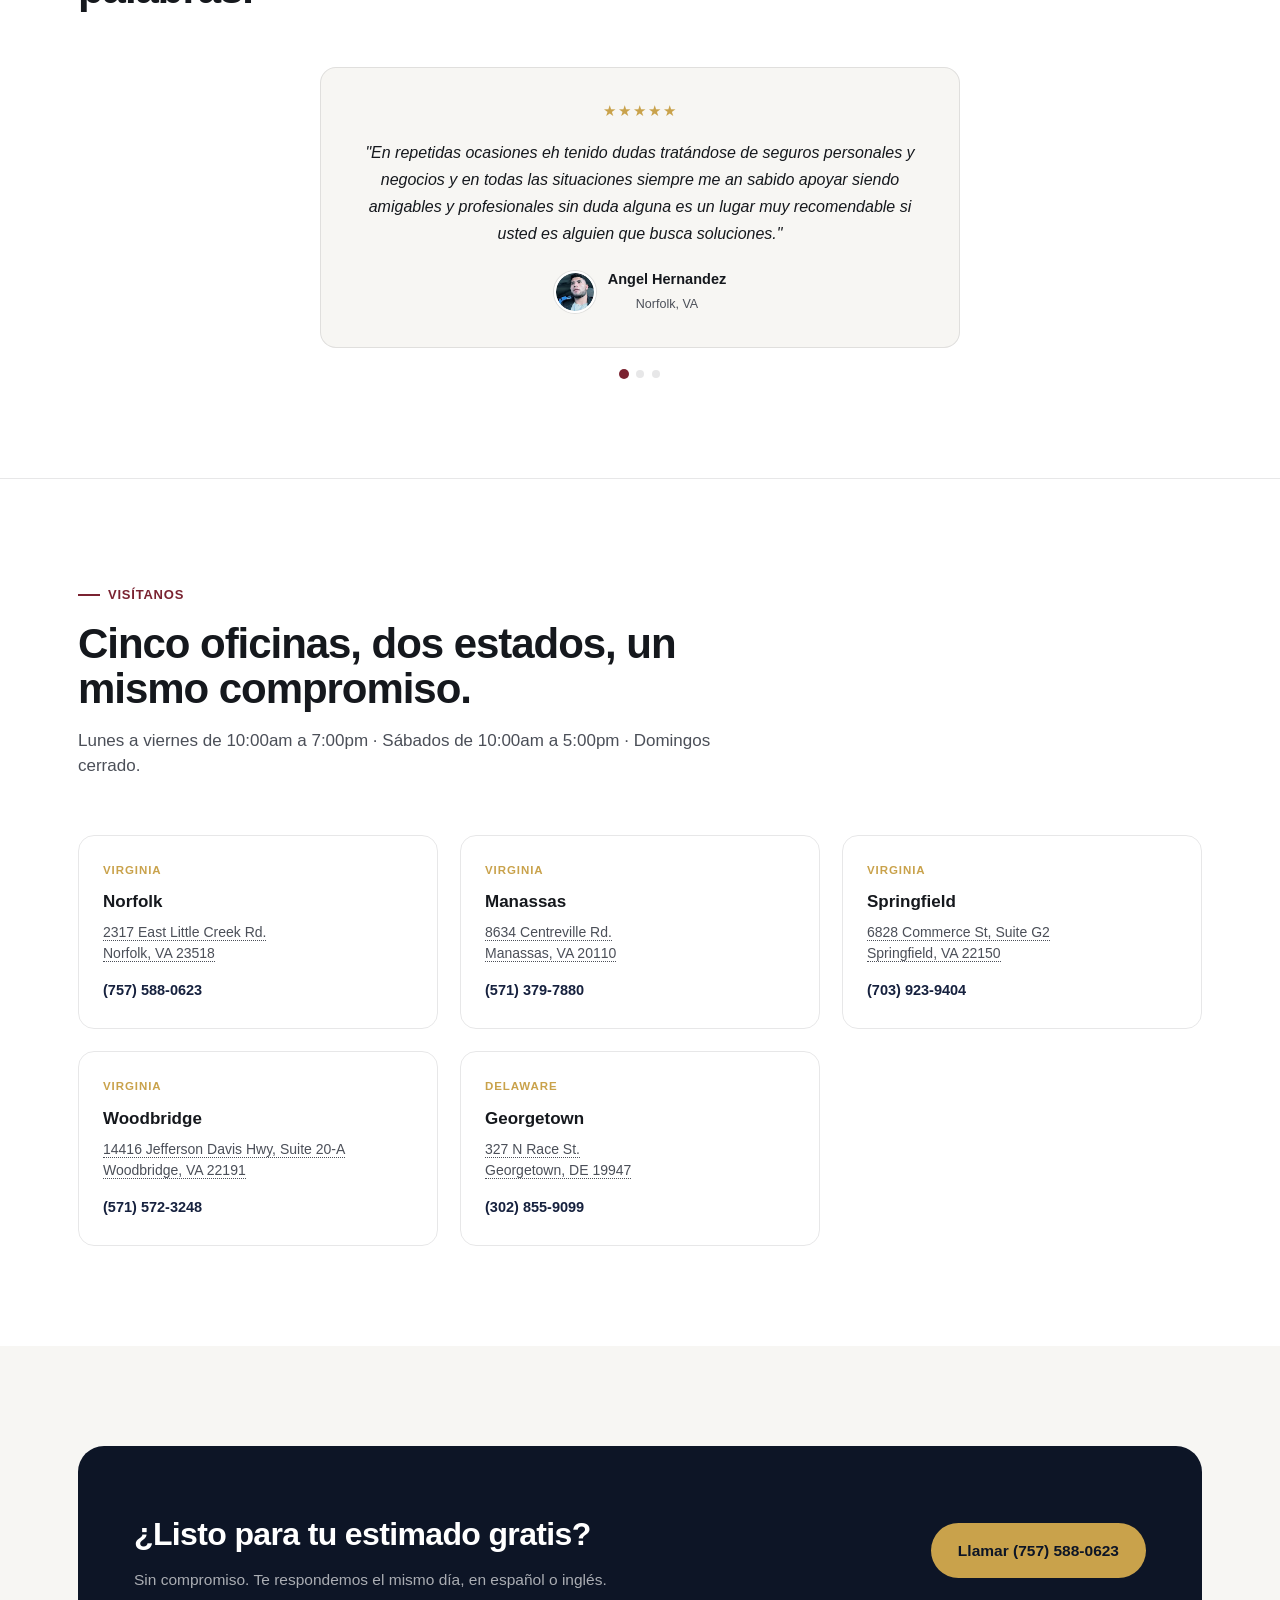
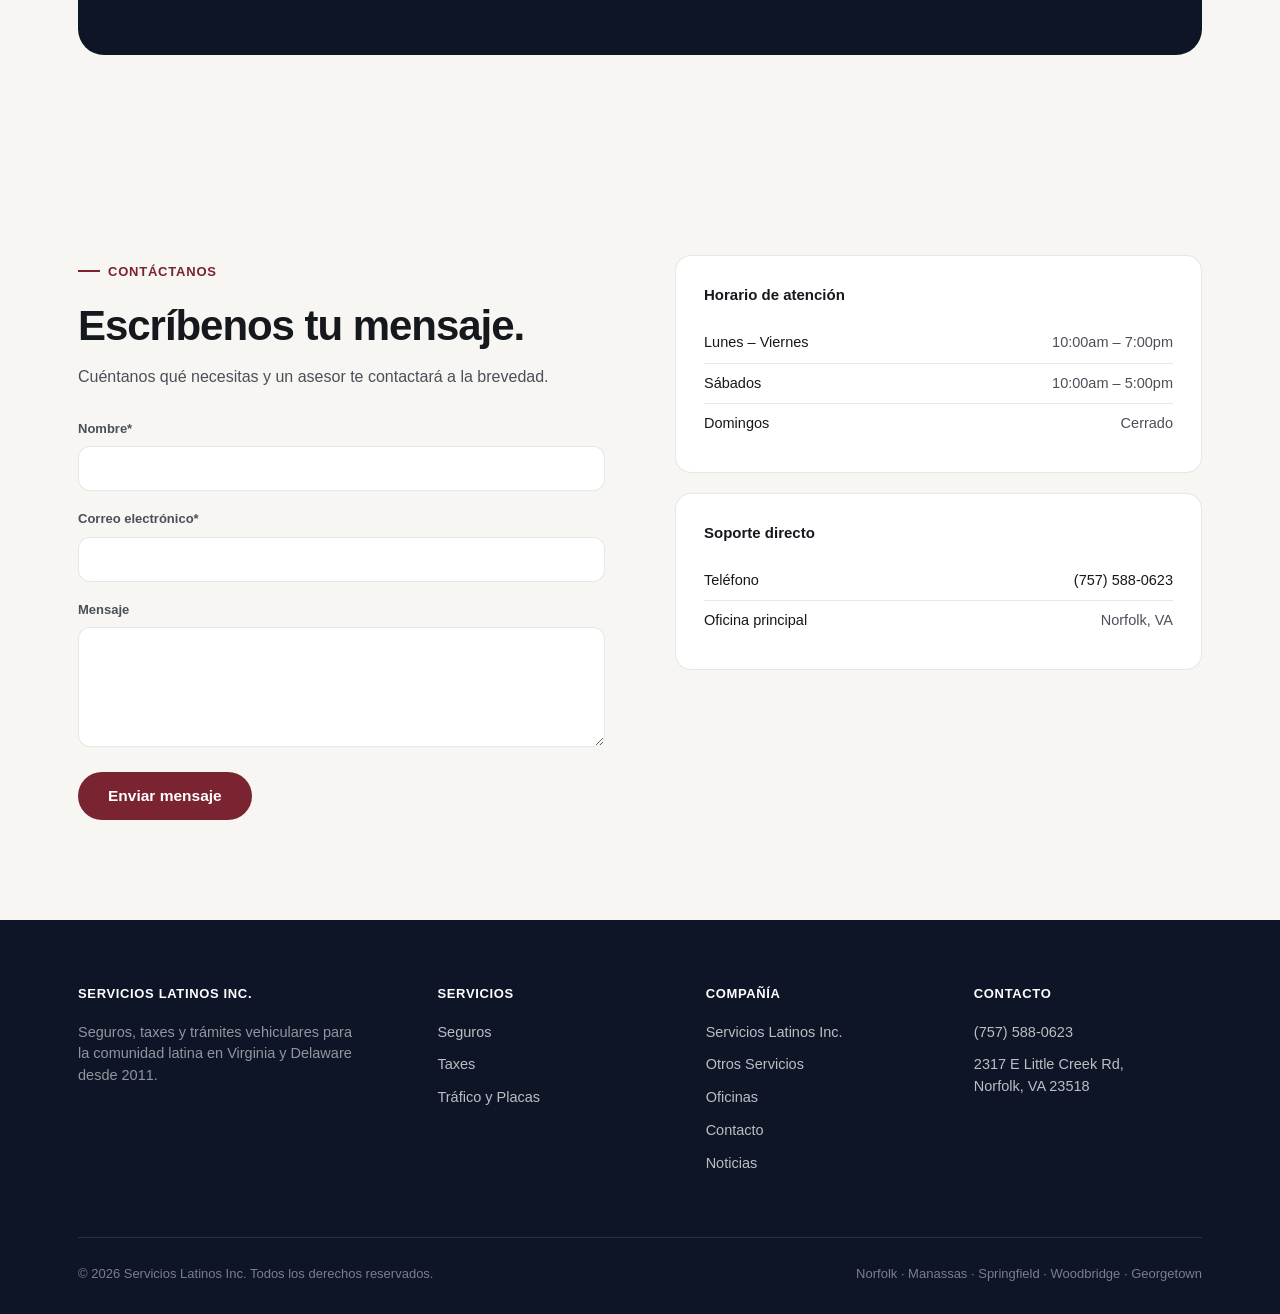
==== commit 5546ad56: "Add files via upload" ====
--- a/index.html
+++ b/index.html
@@ -235,40 +235,47 @@
     </div>
   </section>
 
-  <!-- TESTIMONIALS (placeholder — swap in real client quotes when available) -->
+  <!-- TESTIMONIALS -->
   <section class="testimonials">
     <div class="wrap">
       <div class="section-head">
         <span class="eyebrow" data-i18n="testi.eyebrow">Lo que dicen nuestros clientes</span>
         <h2 class="section-title" data-i18n="testi.title">La confianza de nuestra comunidad, en sus propias palabras.</h2>
       </div>
-      <div class="testimonial-grid reveal">
-        <div class="testimonial-card">
-          <div class="testimonial-stars">★★★★★</div>
-          <p class="quote" data-i18n="testi.quote1">Placeholder</p>
-          <div class="testimonial-person">
-            <span class="testimonial-avatar">?</span>
-            <div><b data-i18n="testi.name1">Testimonial</b><span data-i18n="testi.location1">Ciudad, Estado</span></div>
+
+      <div class="testimonial-carousel reveal">
+        <div class="testimonial-track">
+          <div class="testimonial-slide active">
+            <div class="testimonial-stars">★★★★★</div>
+            <p class="quote">"En repetidas ocasiones eh tenido dudas tratándose de seguros personales y negocios y en todas las situaciones siempre me an sabido apoyar siendo amigables y profesionales sin duda alguna es un lugar muy recomendable si usted es alguien que busca soluciones."</p>
+            <div class="testimonial-person">
+              <img class="testimonial-avatar-img" src="[data-uri]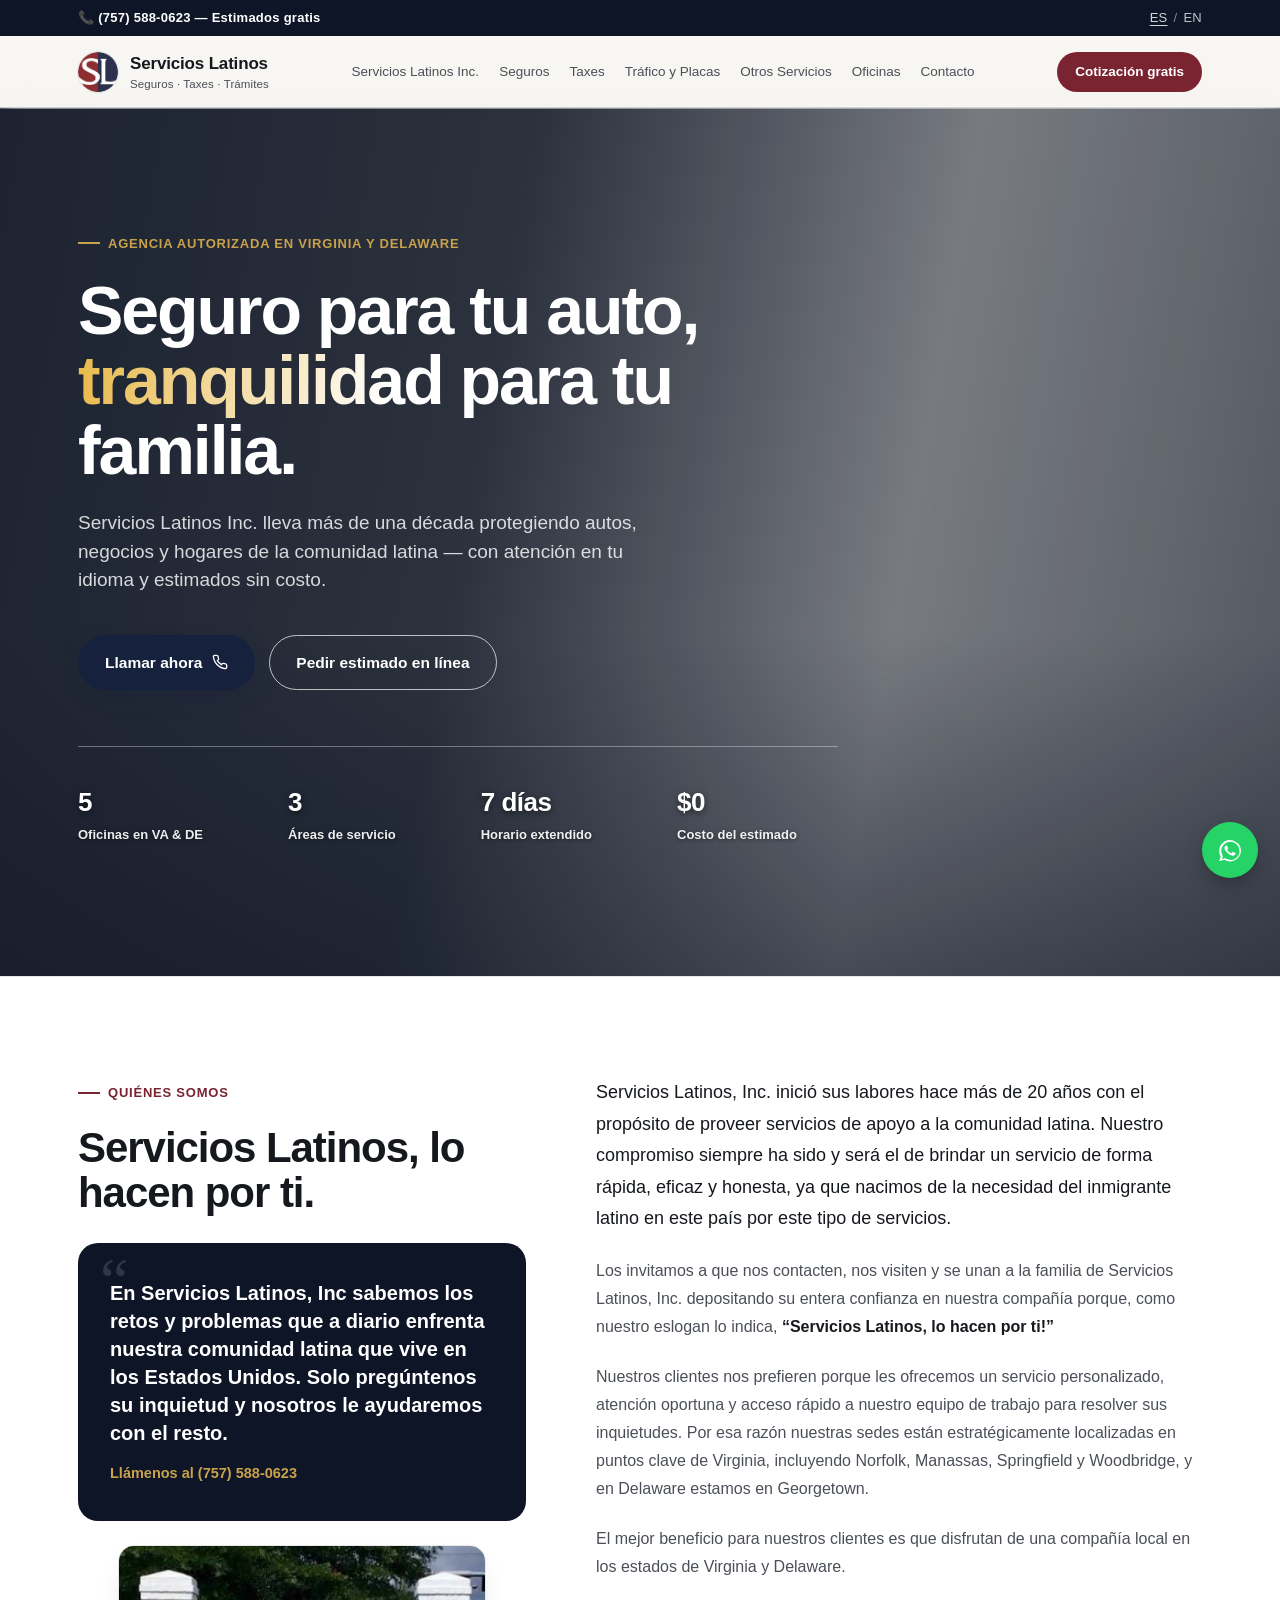
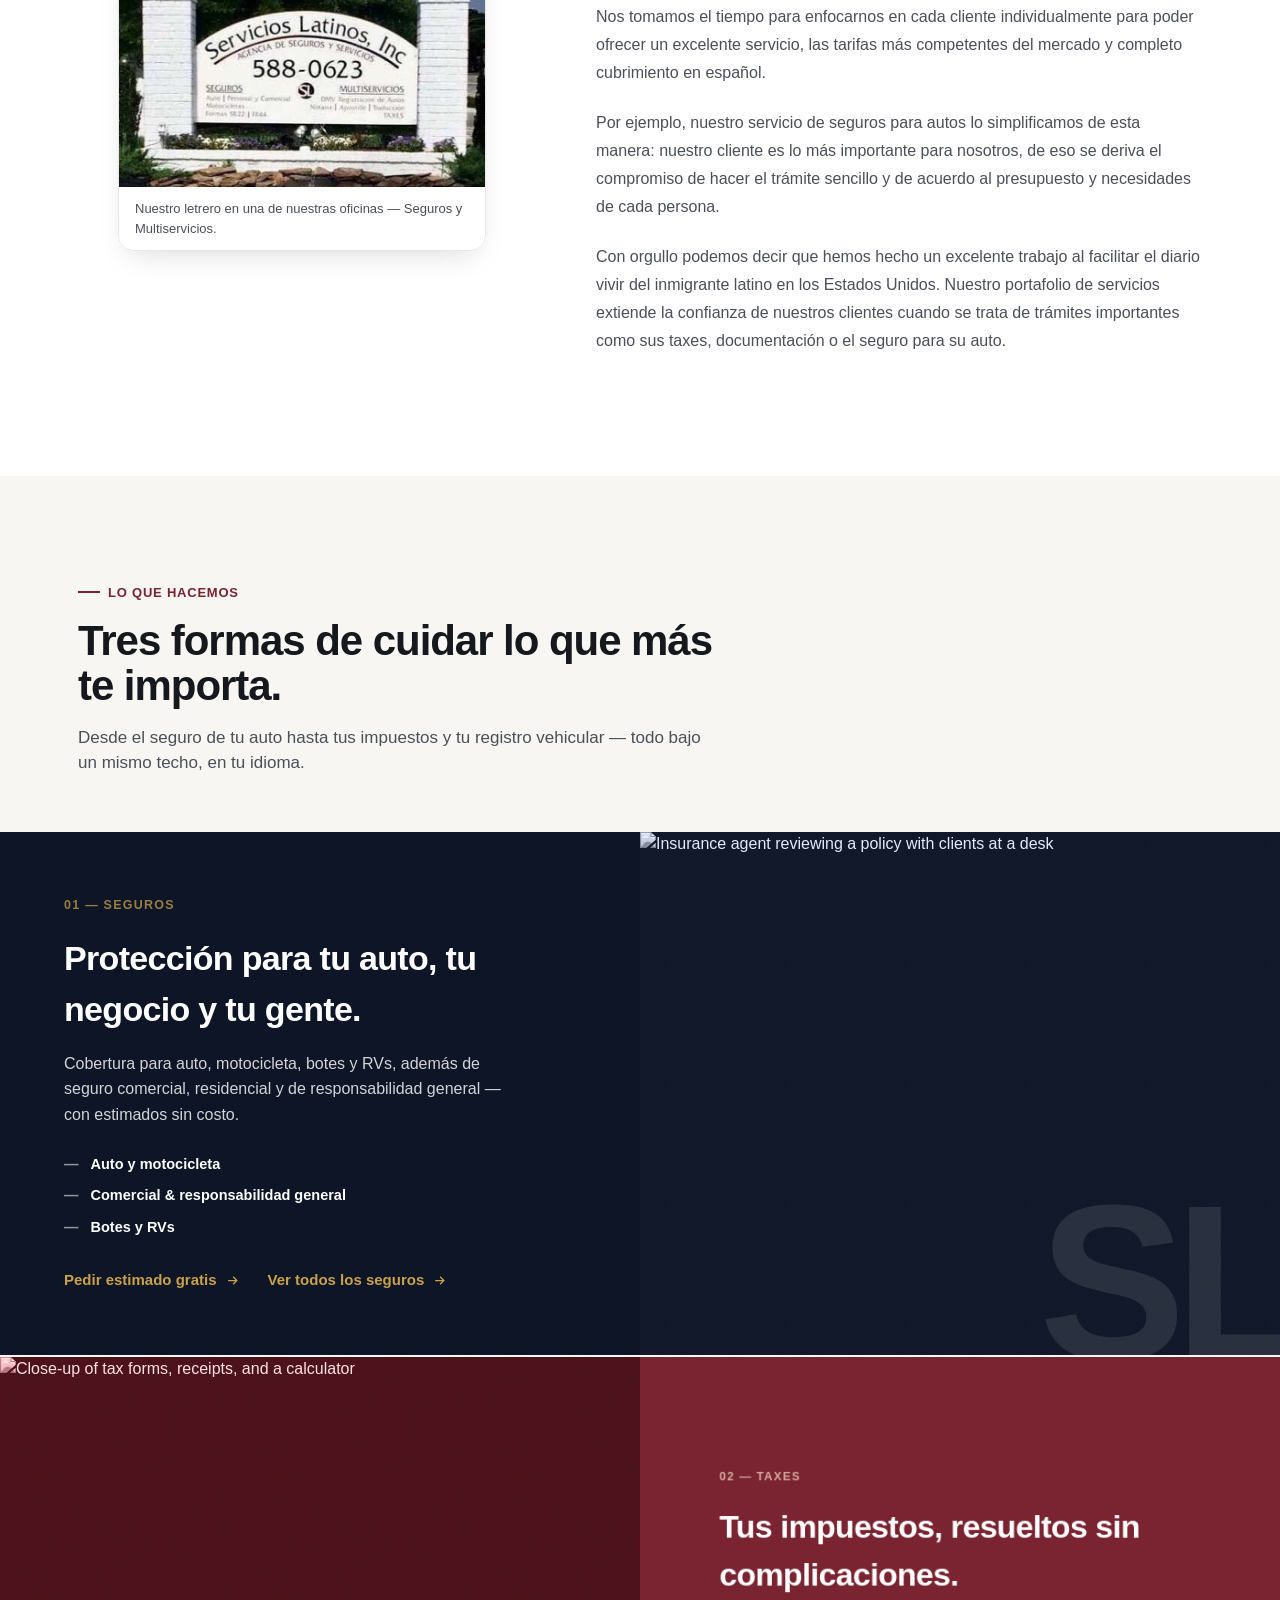
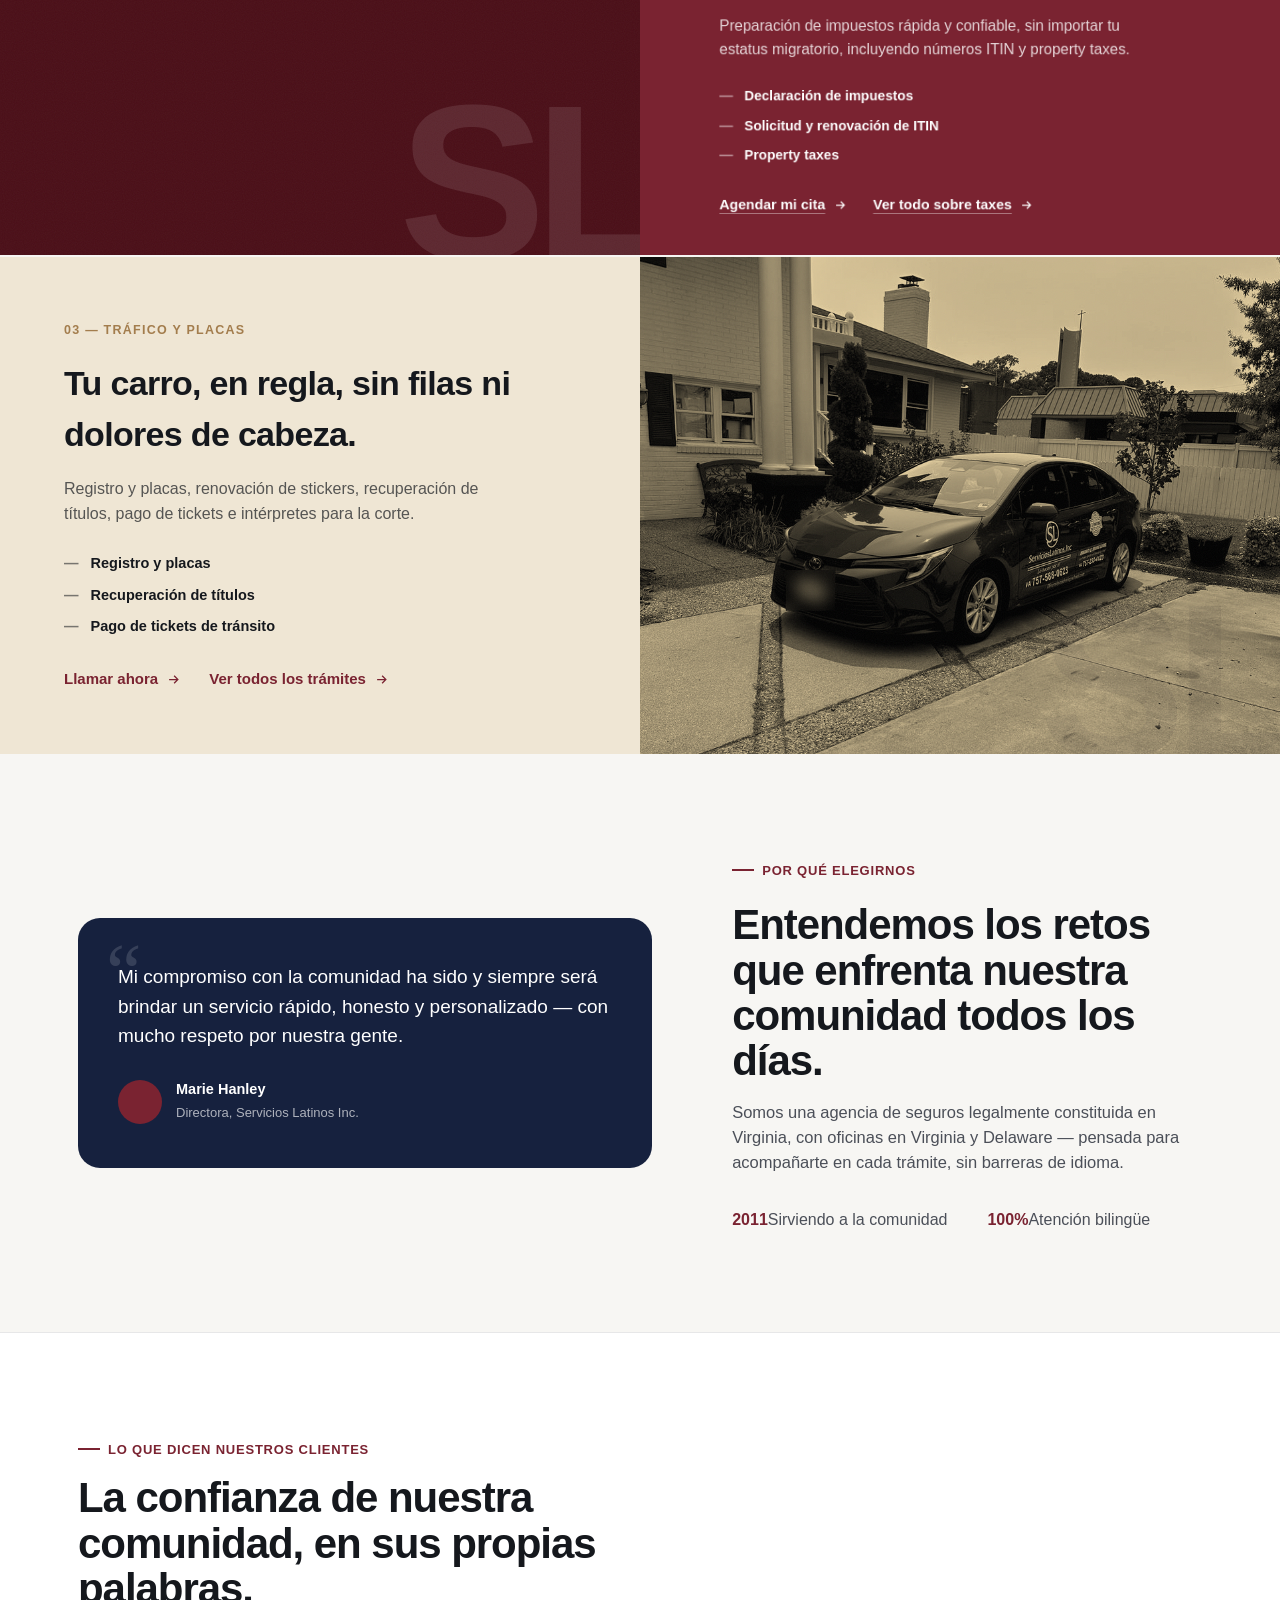
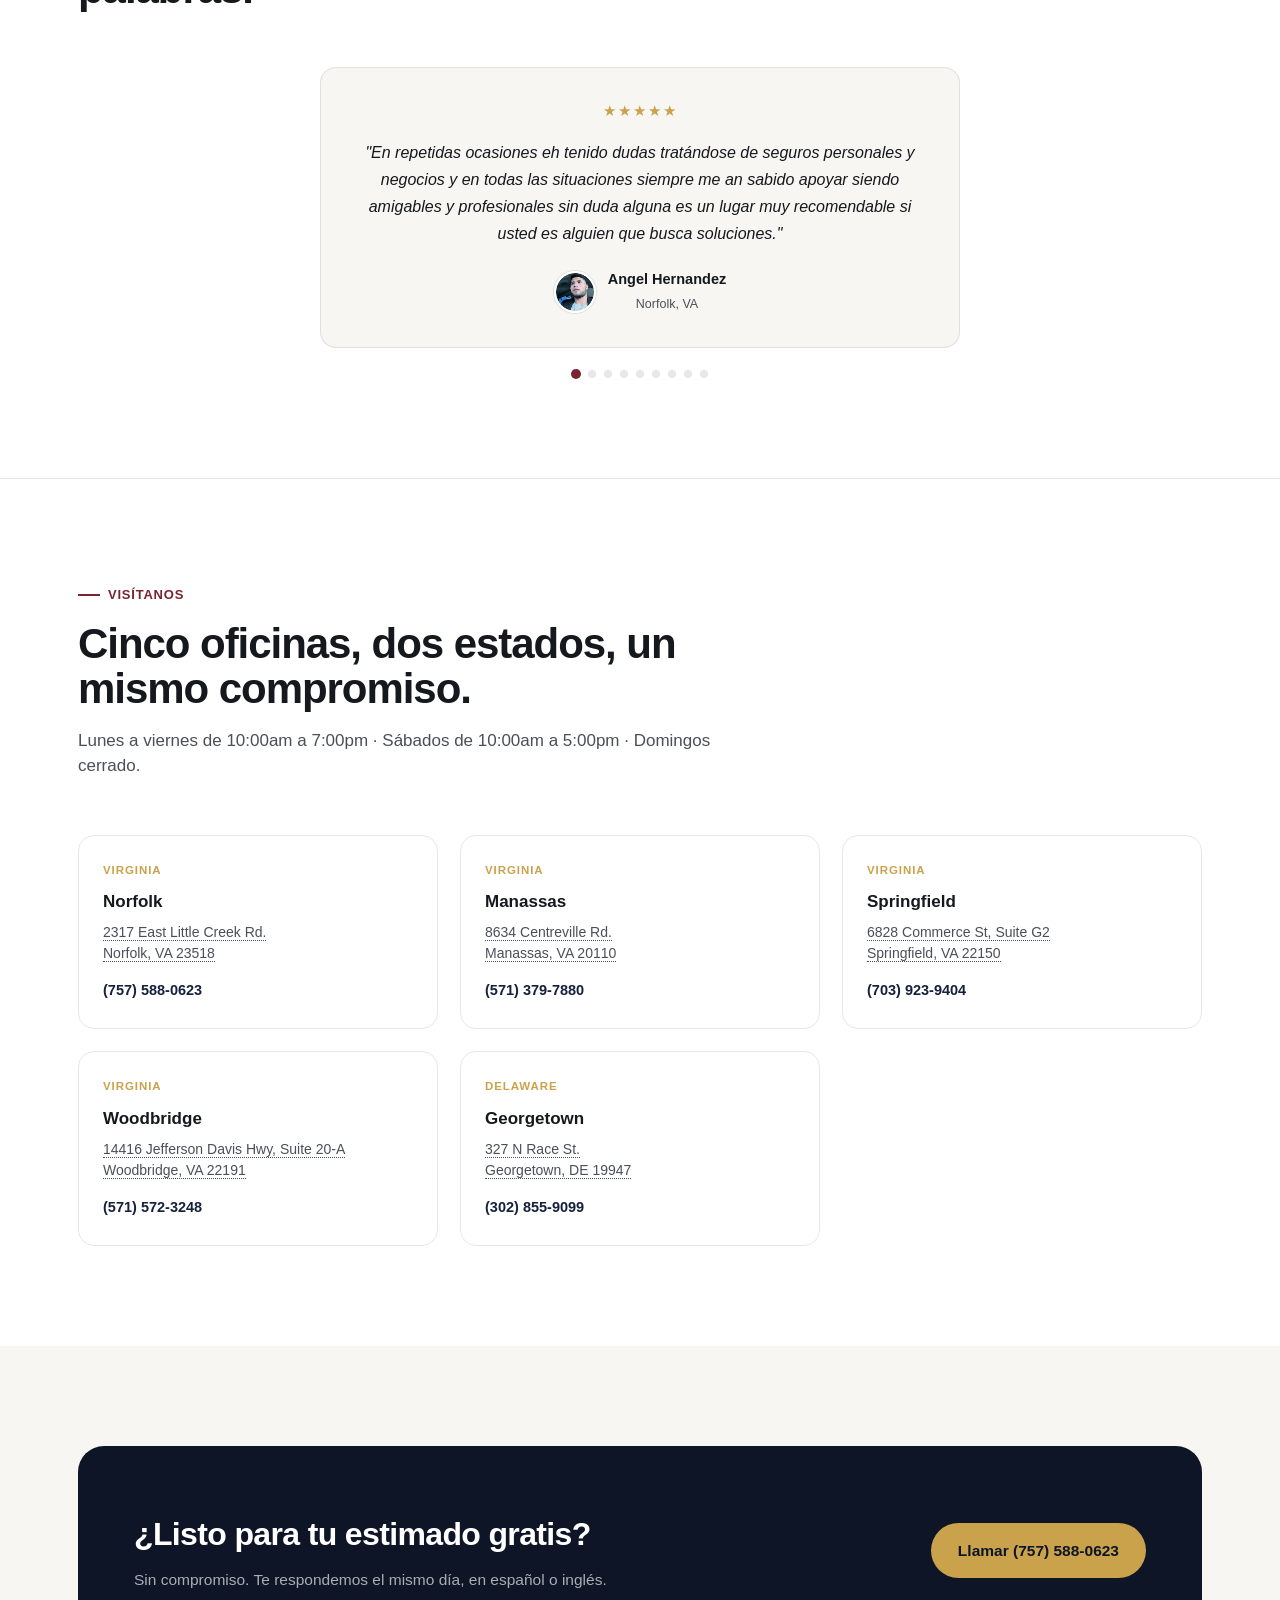
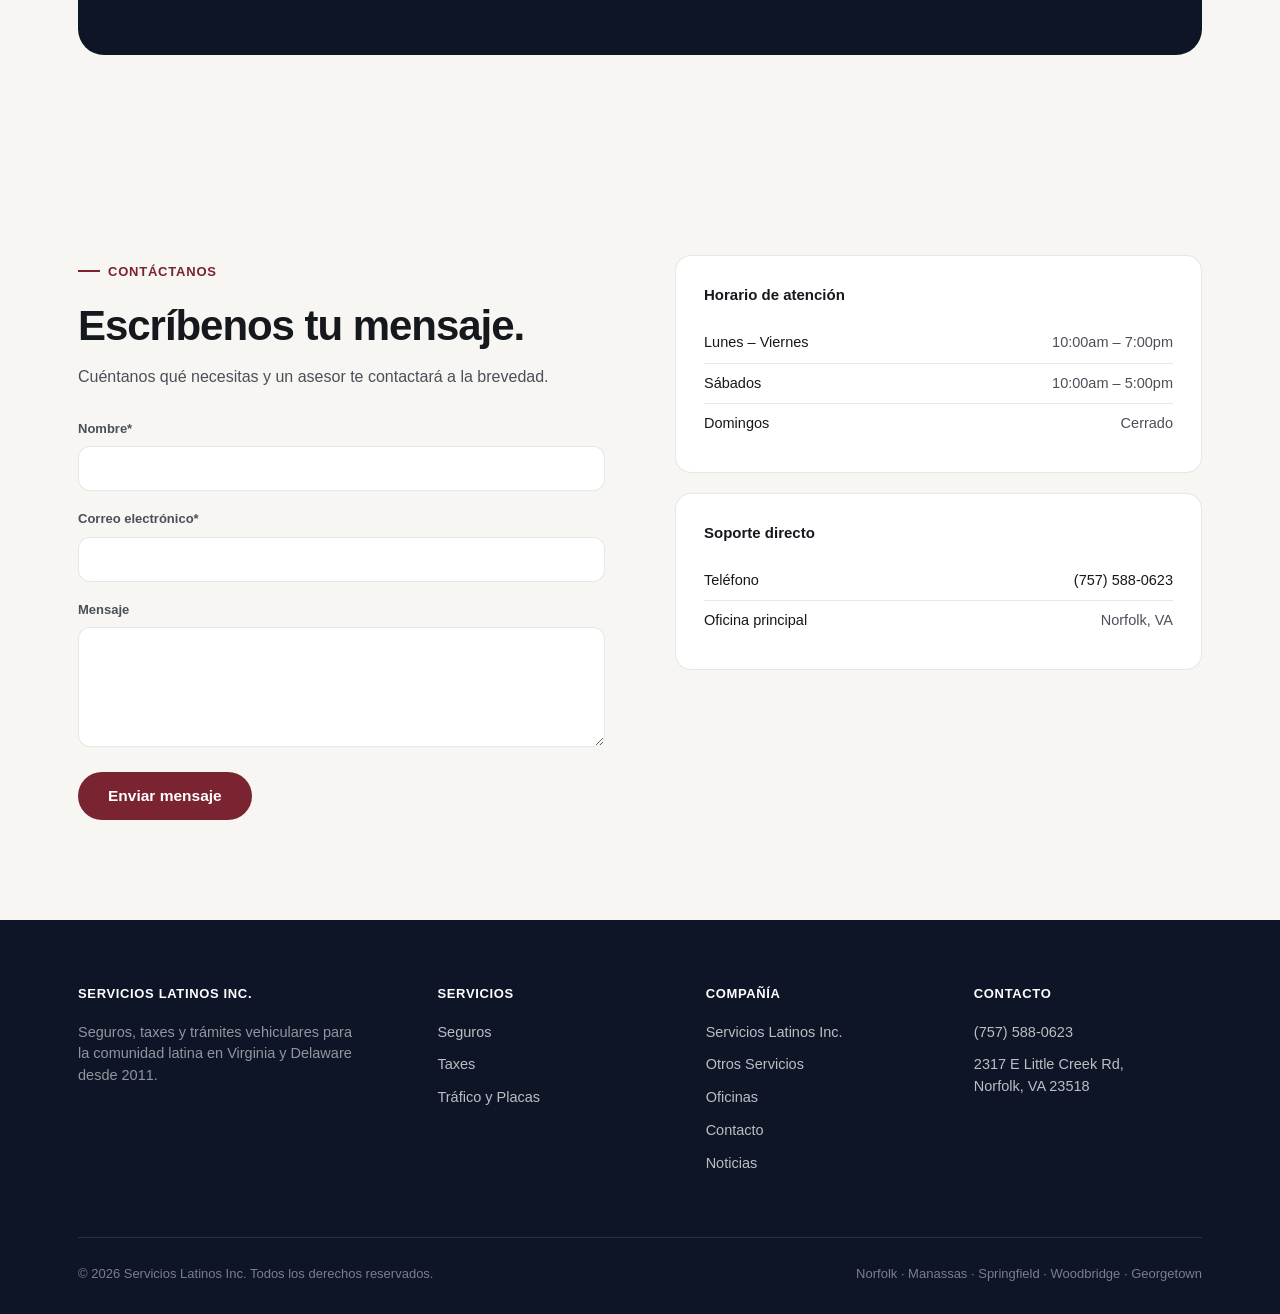
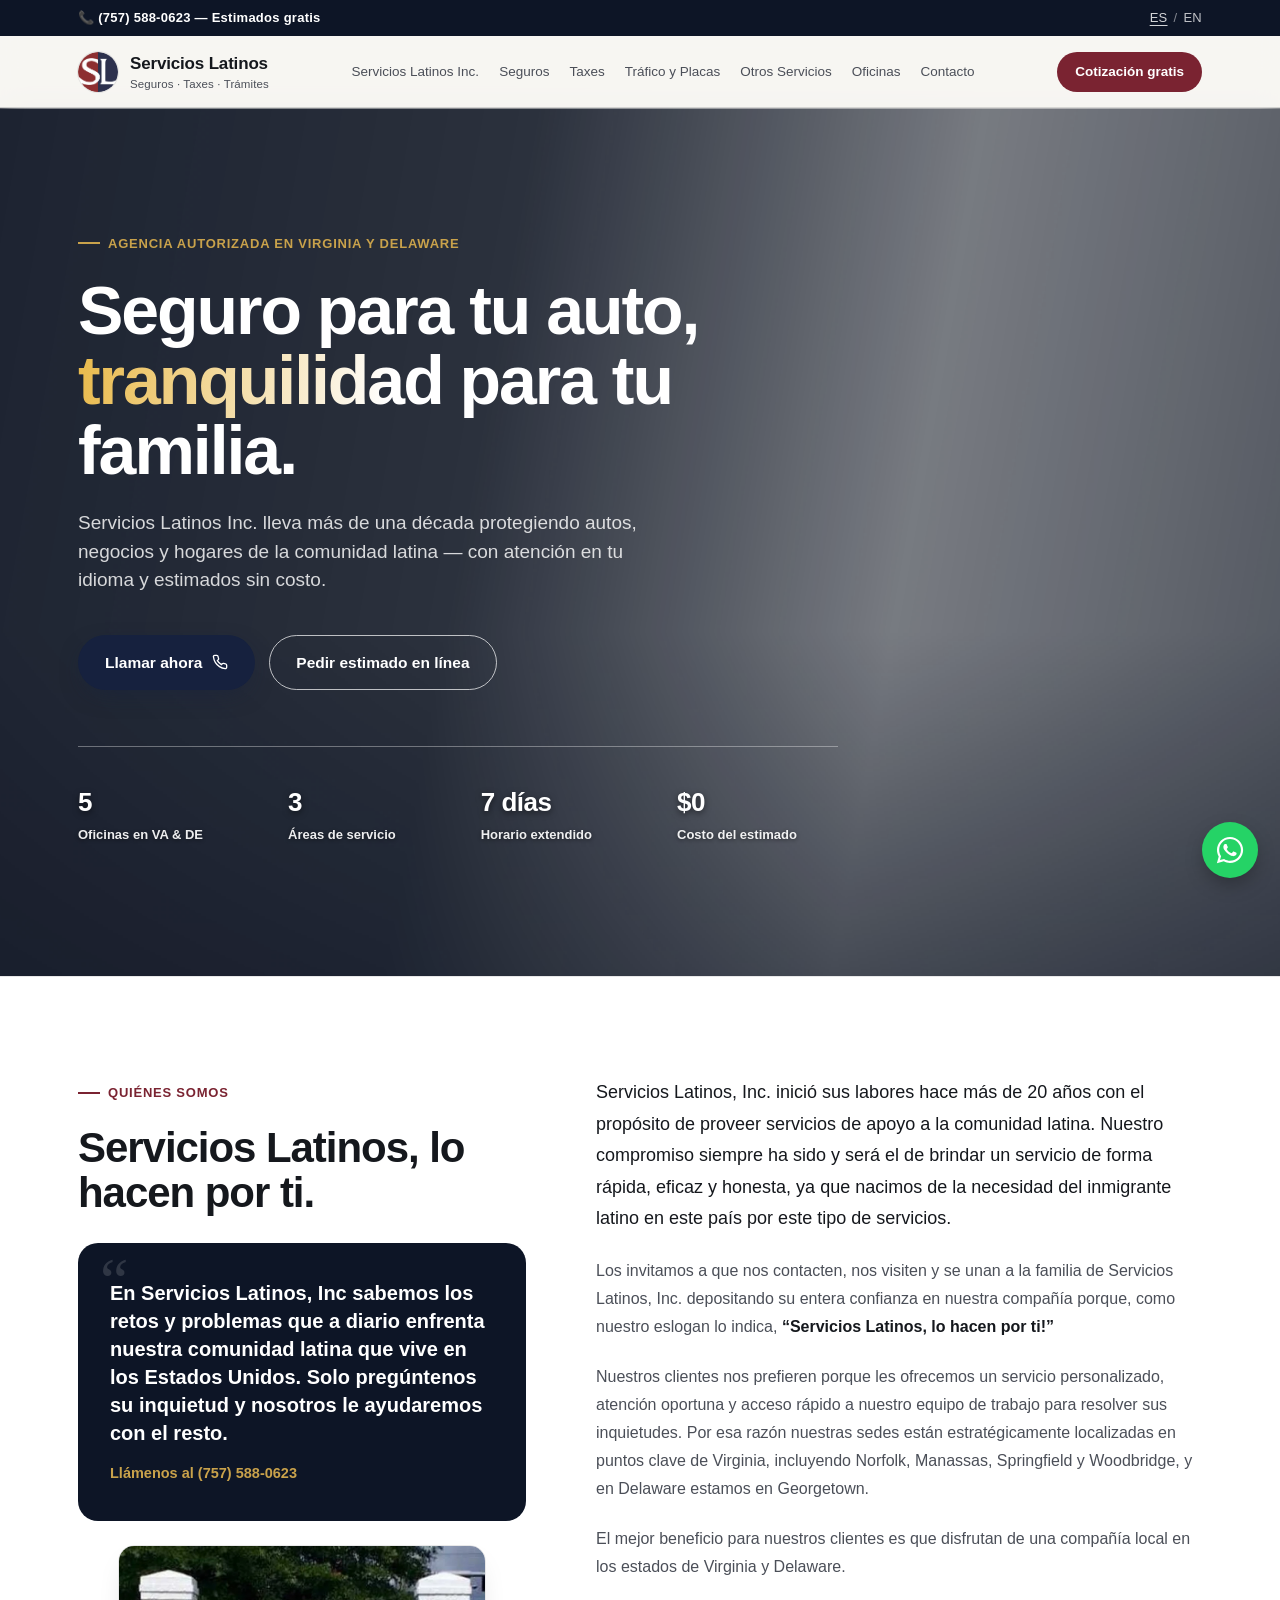
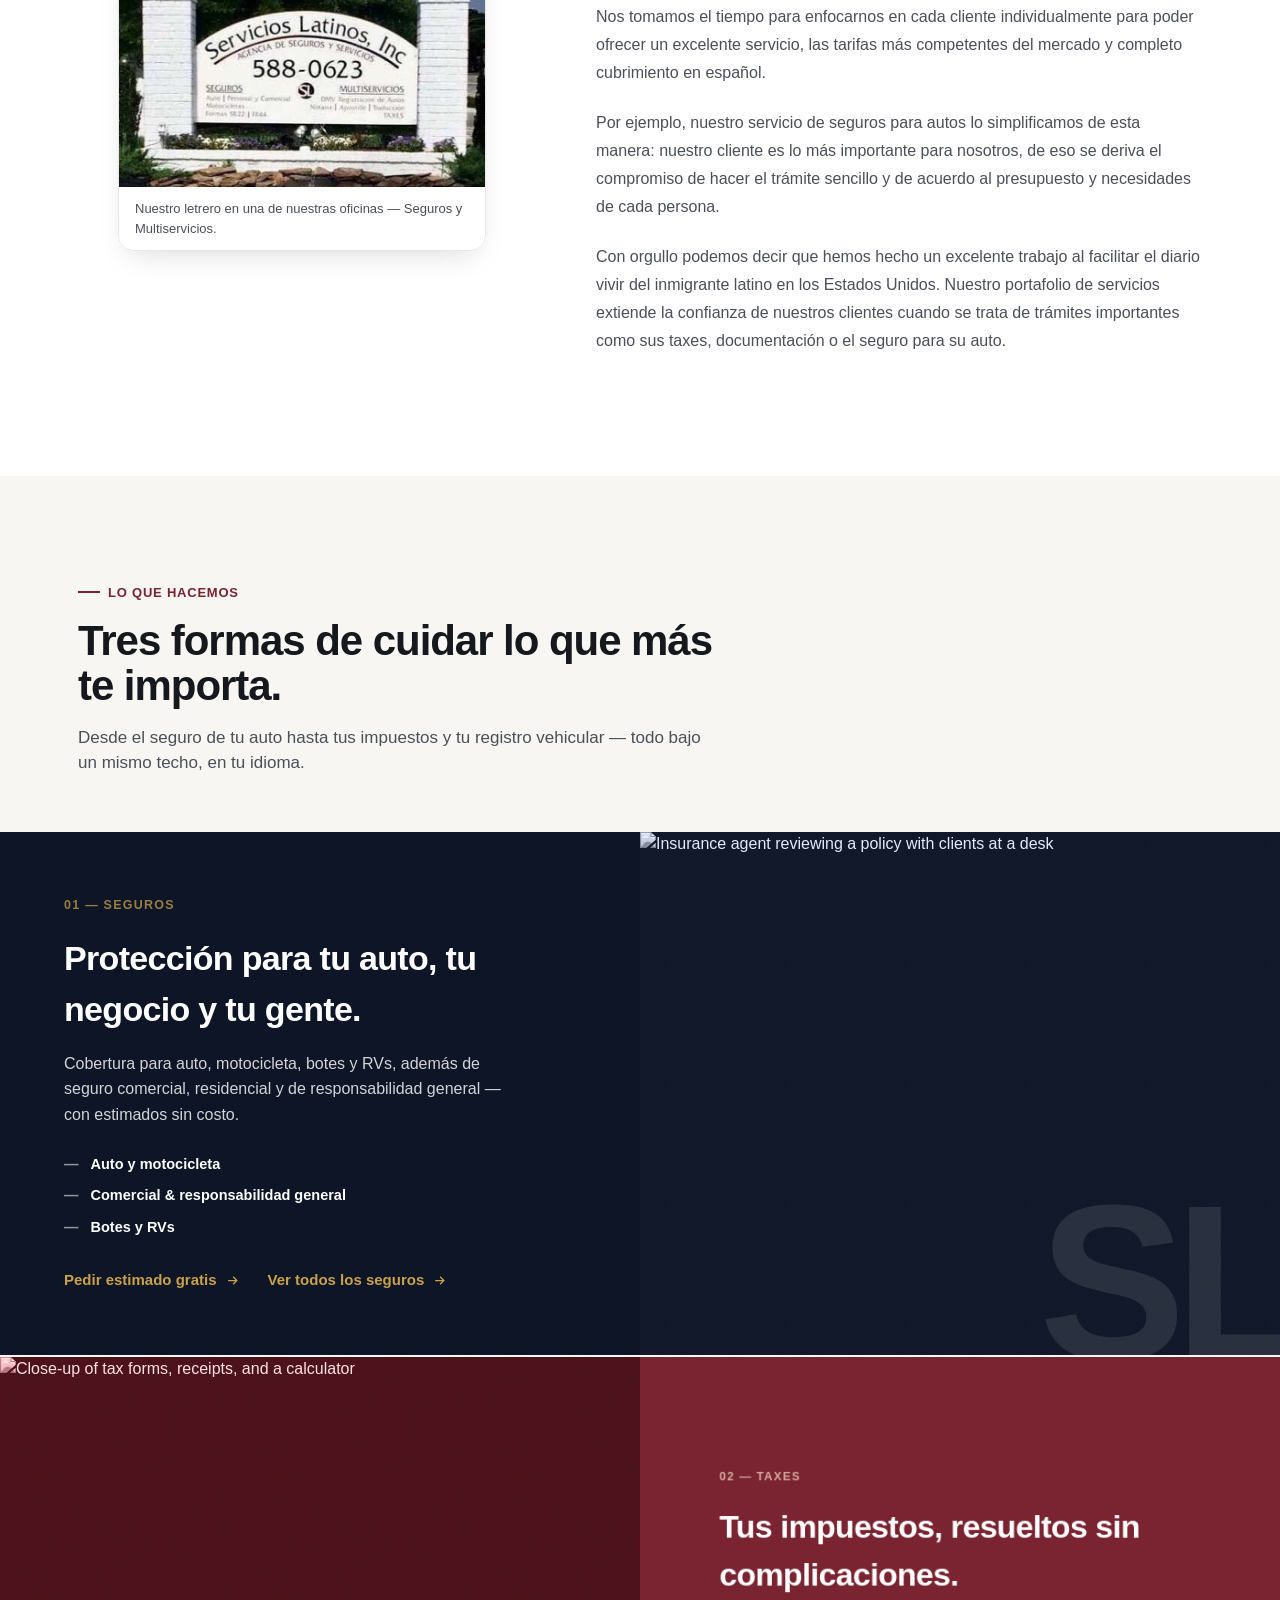
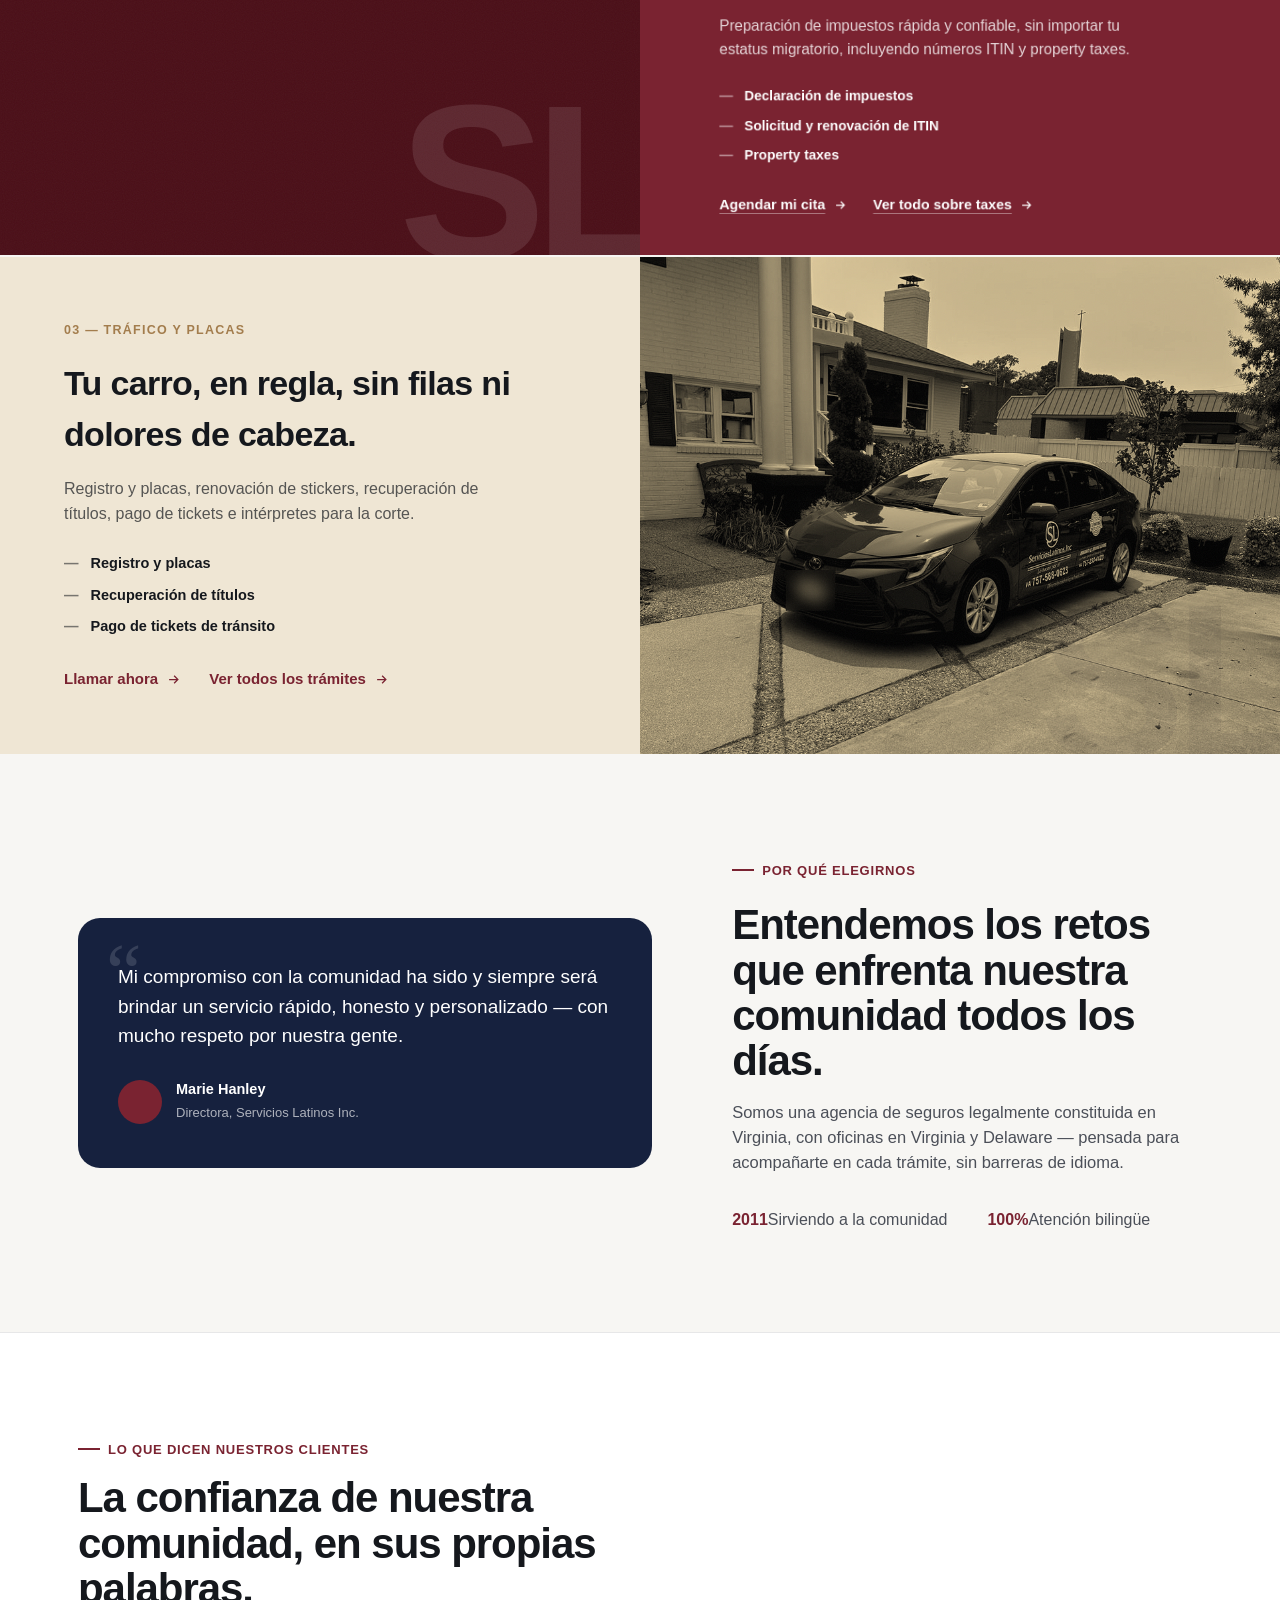
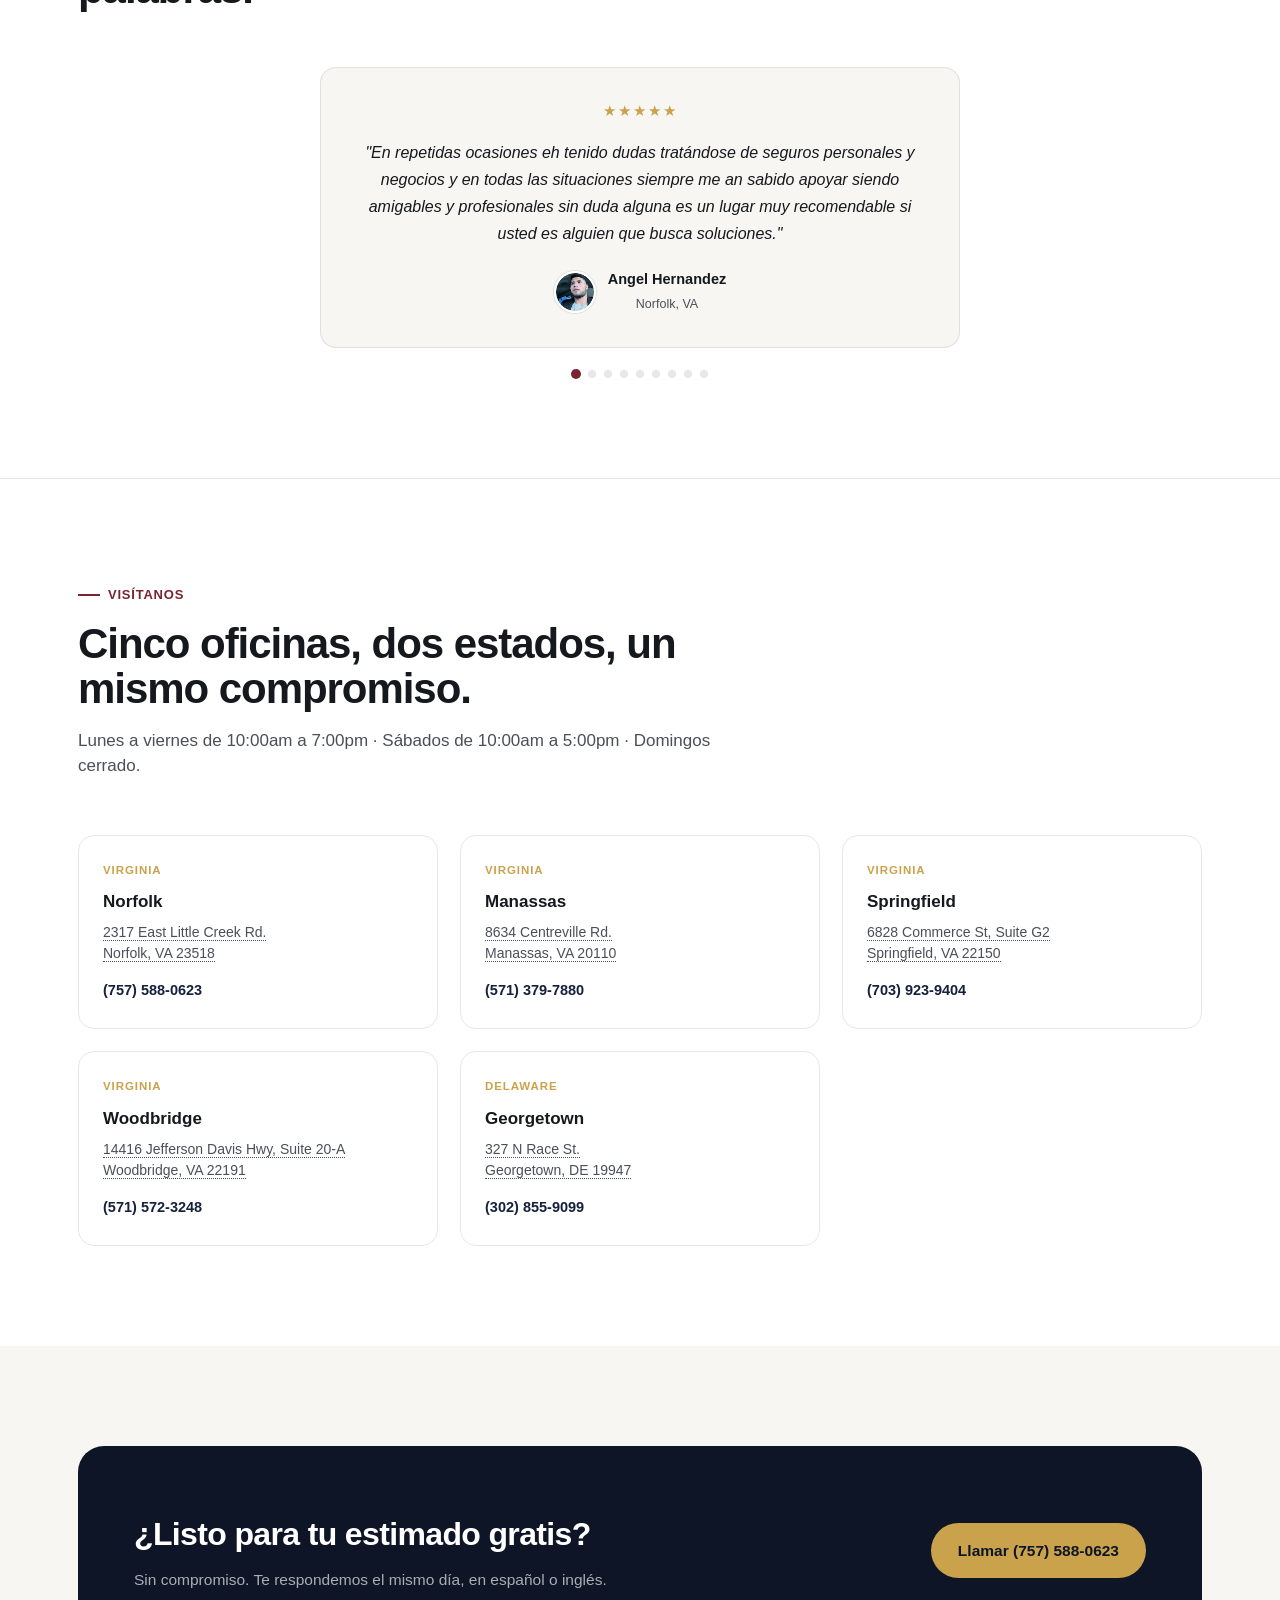
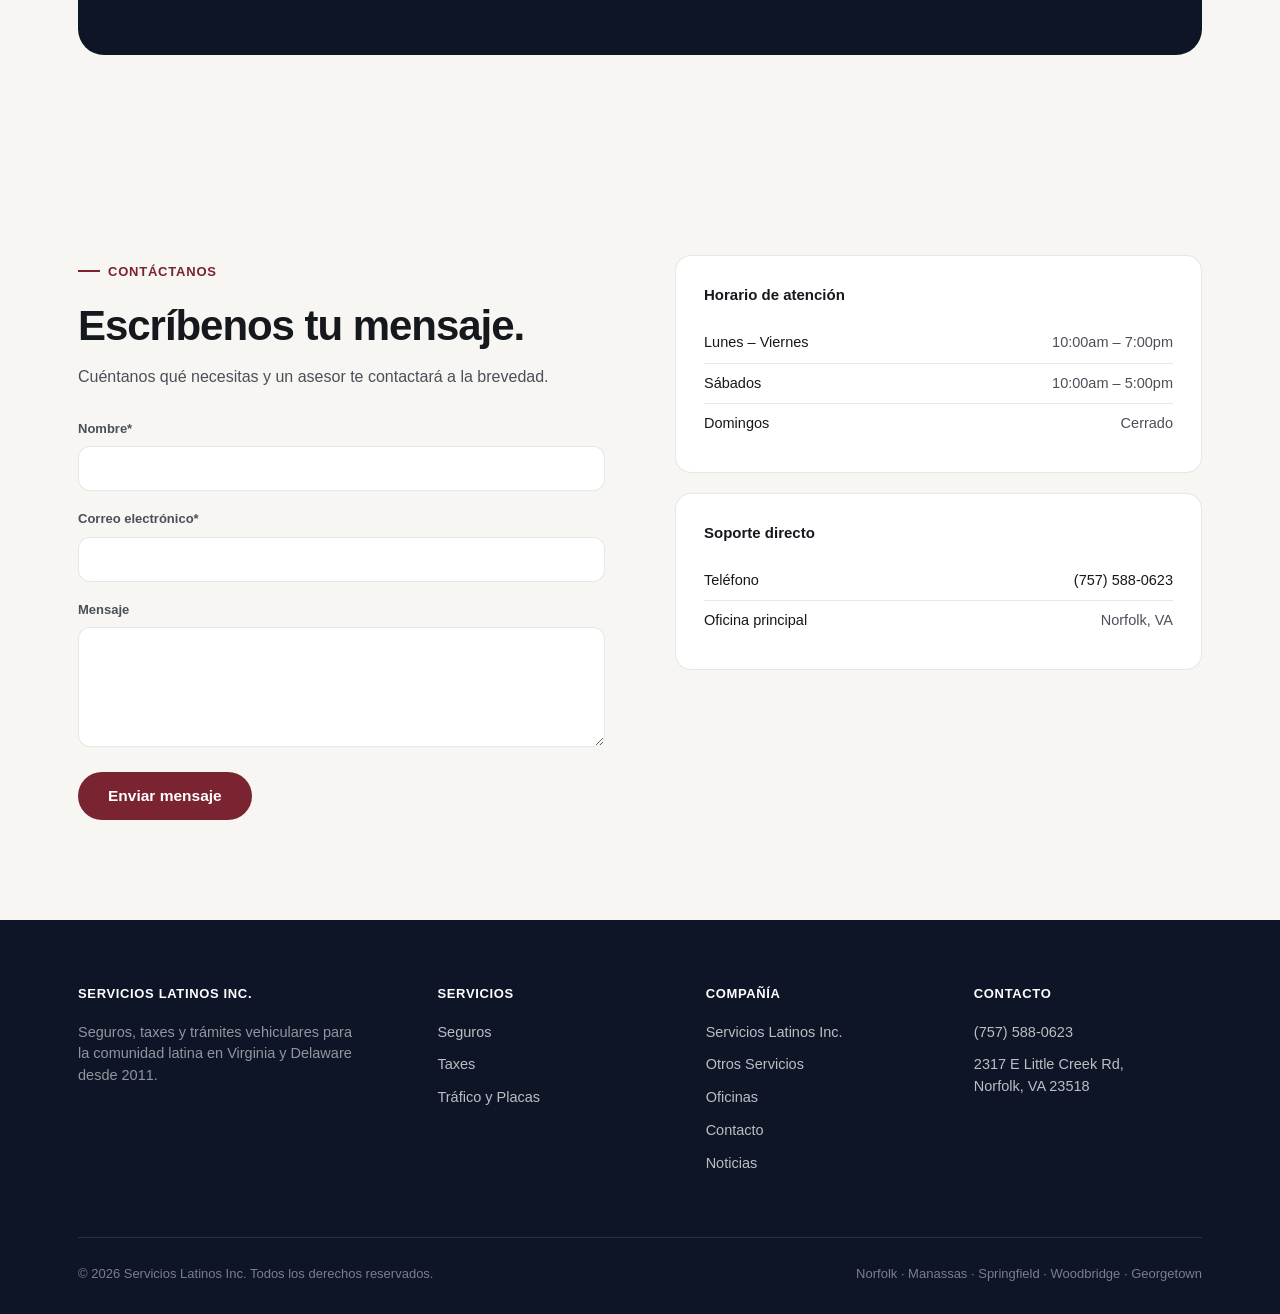
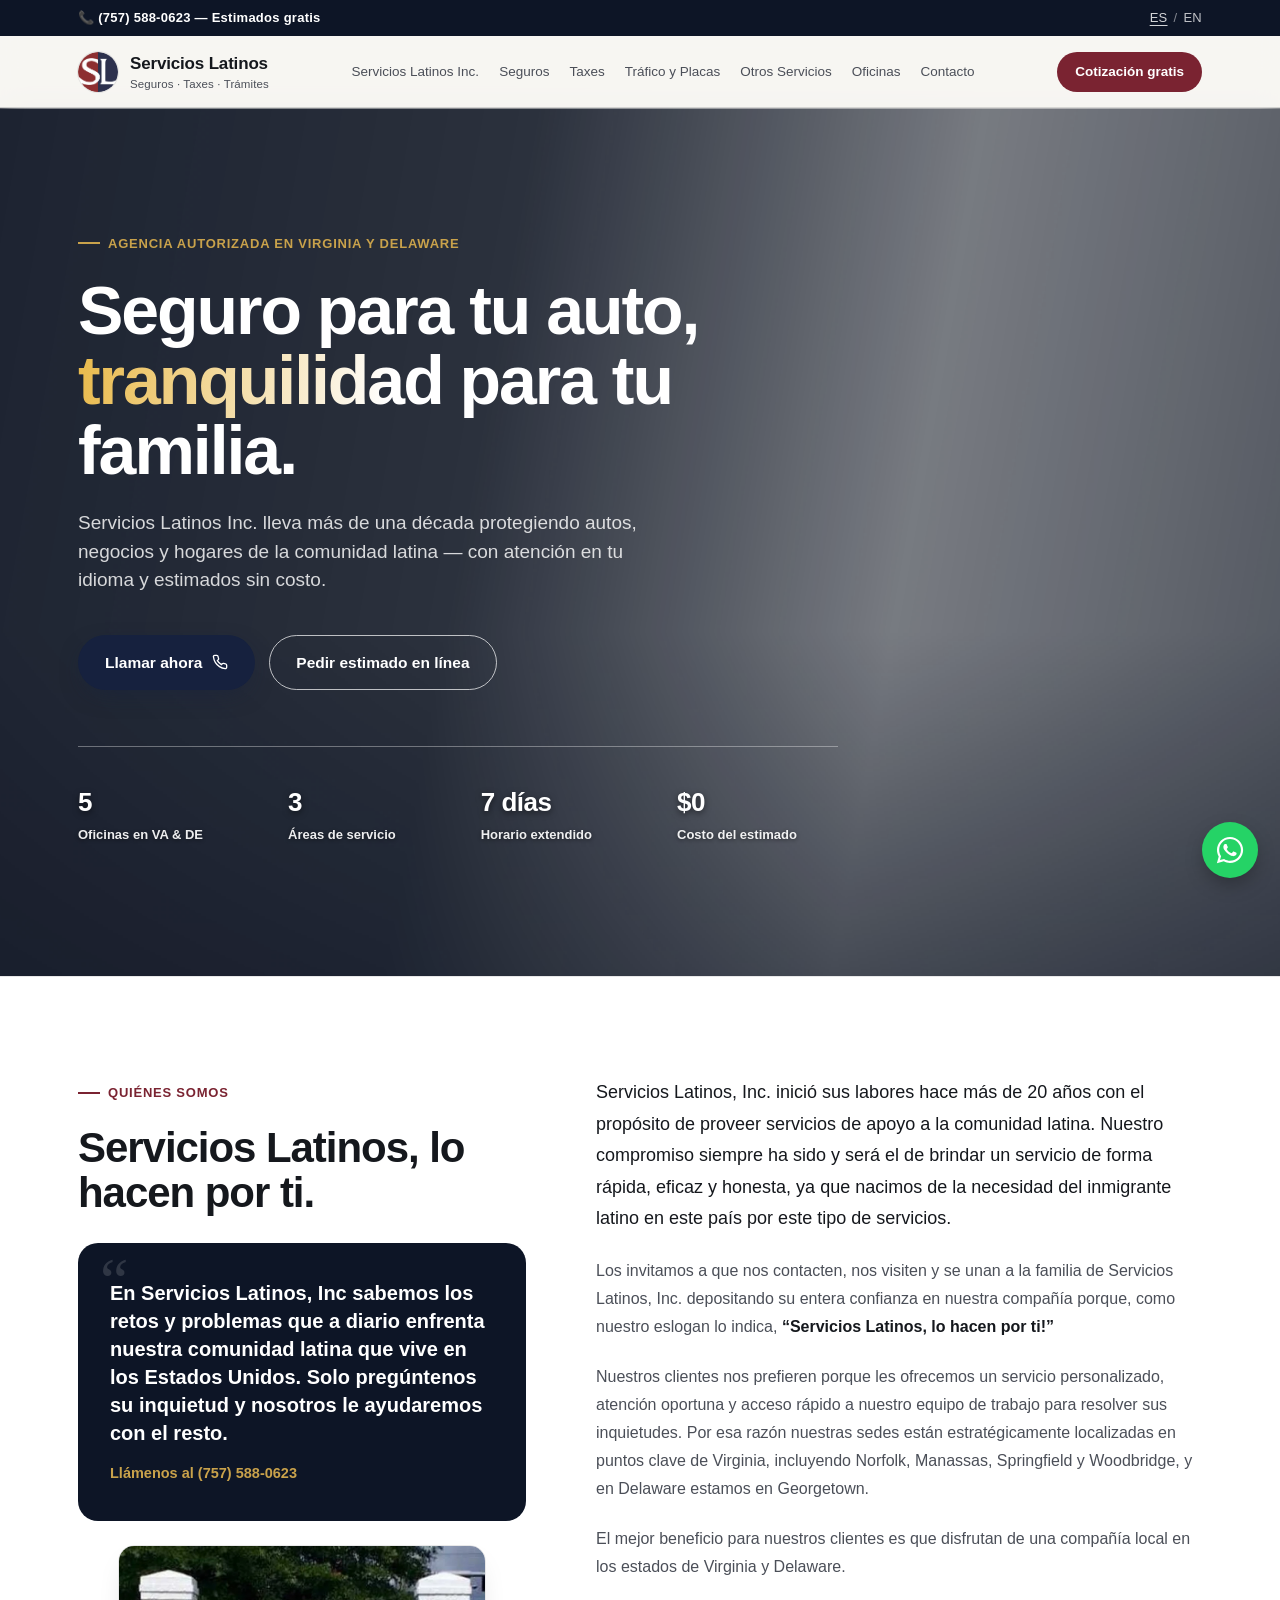
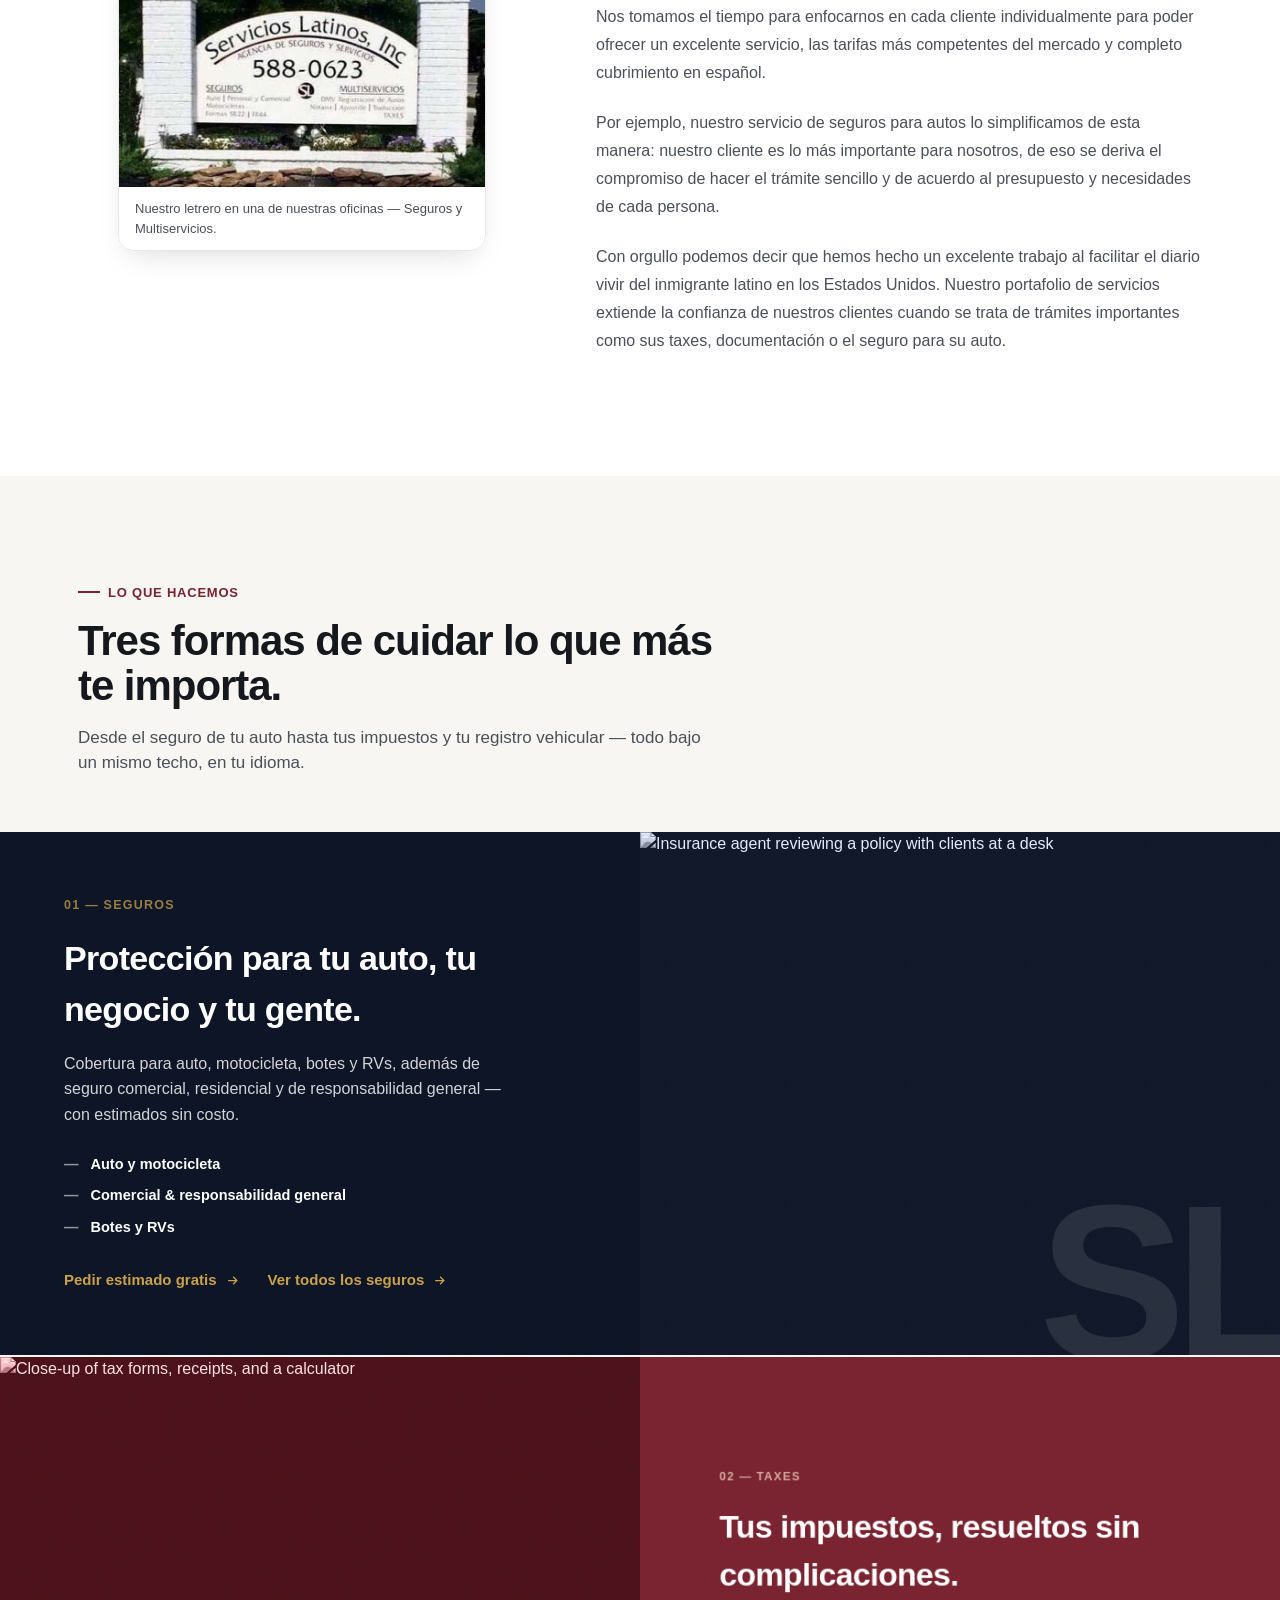
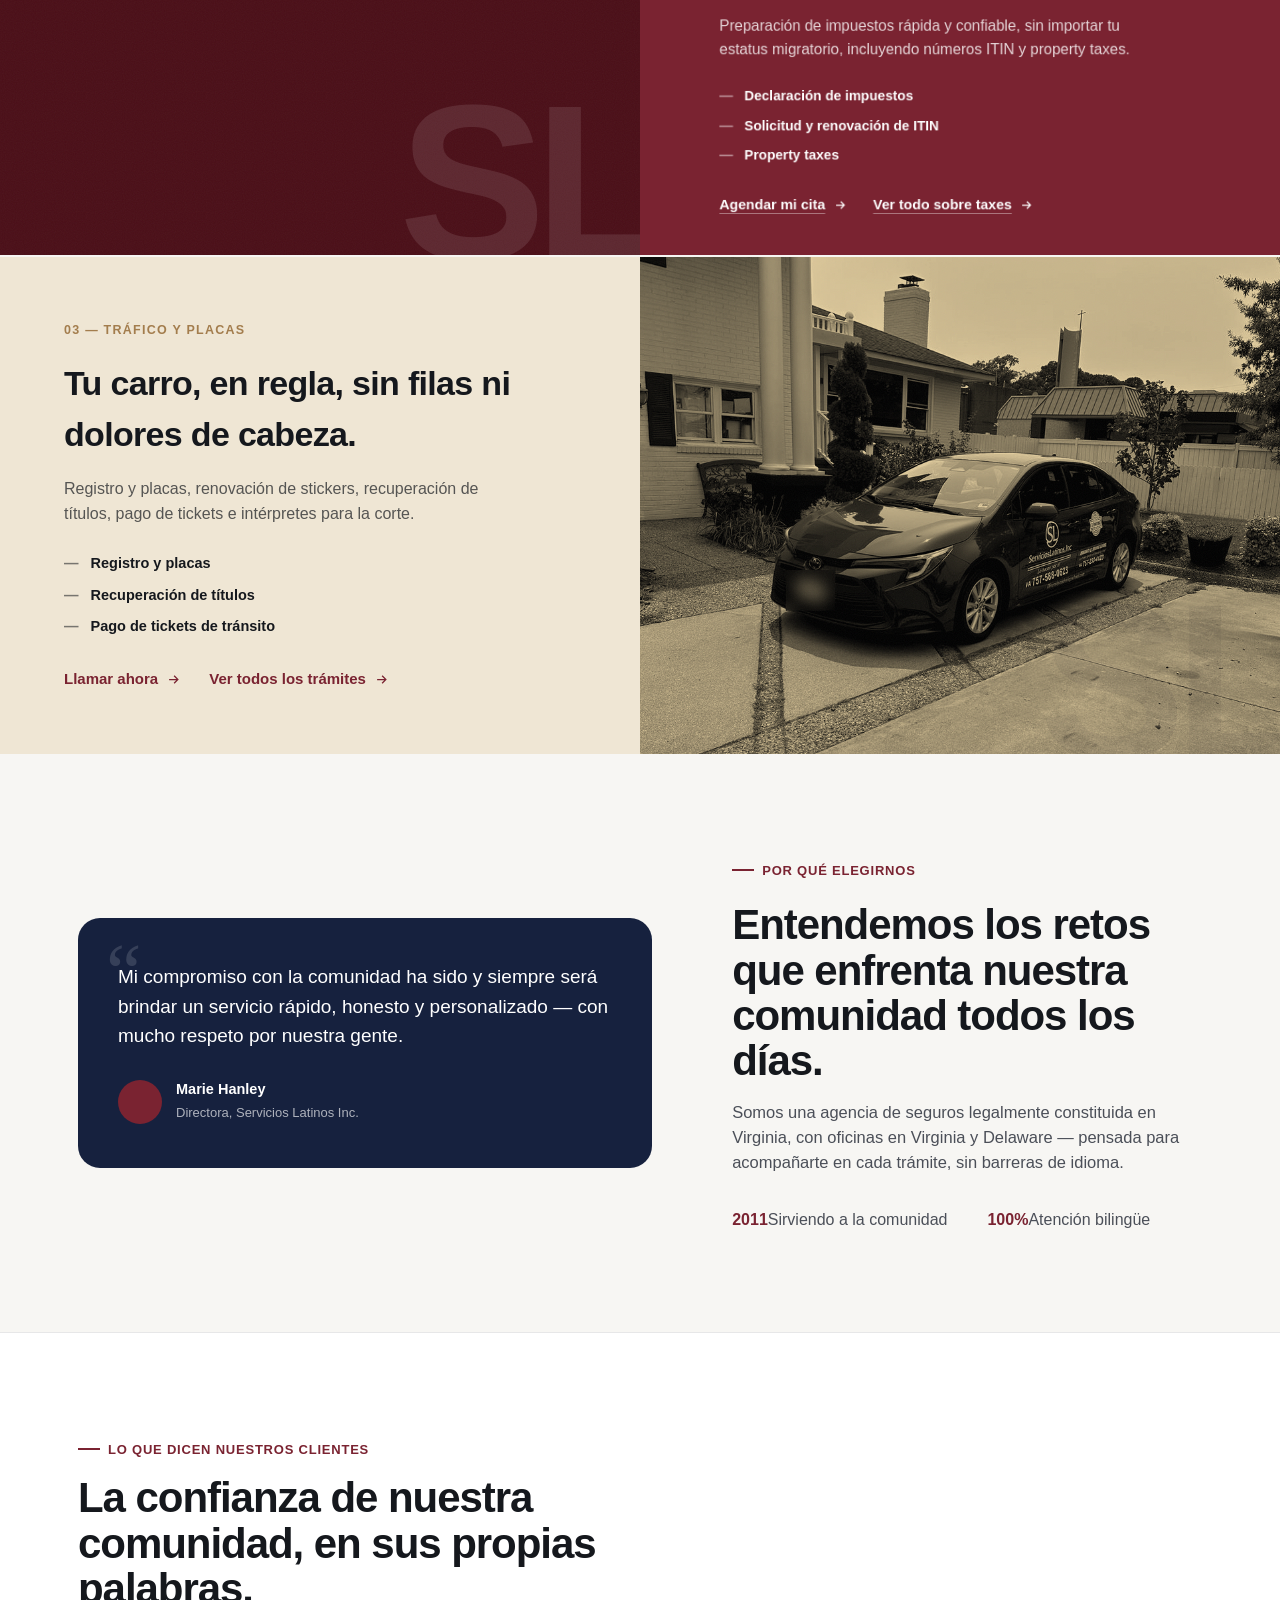
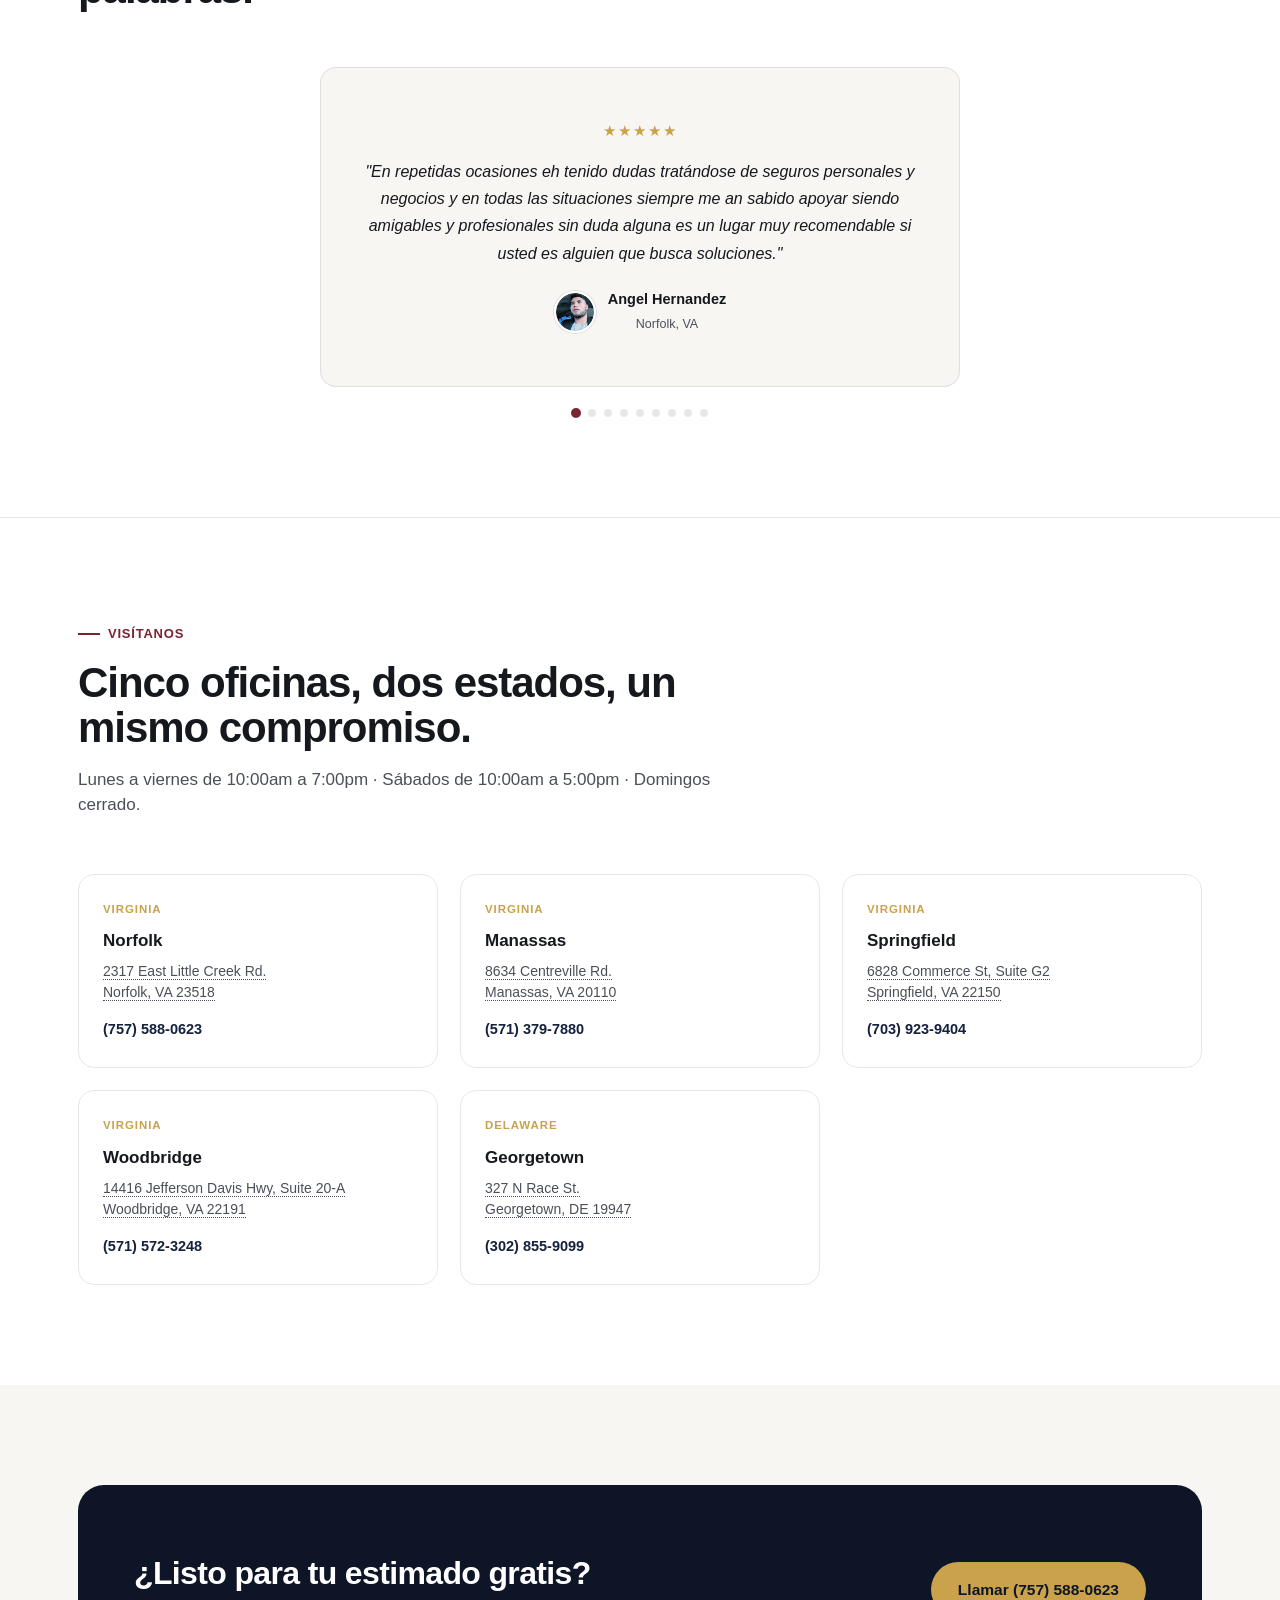
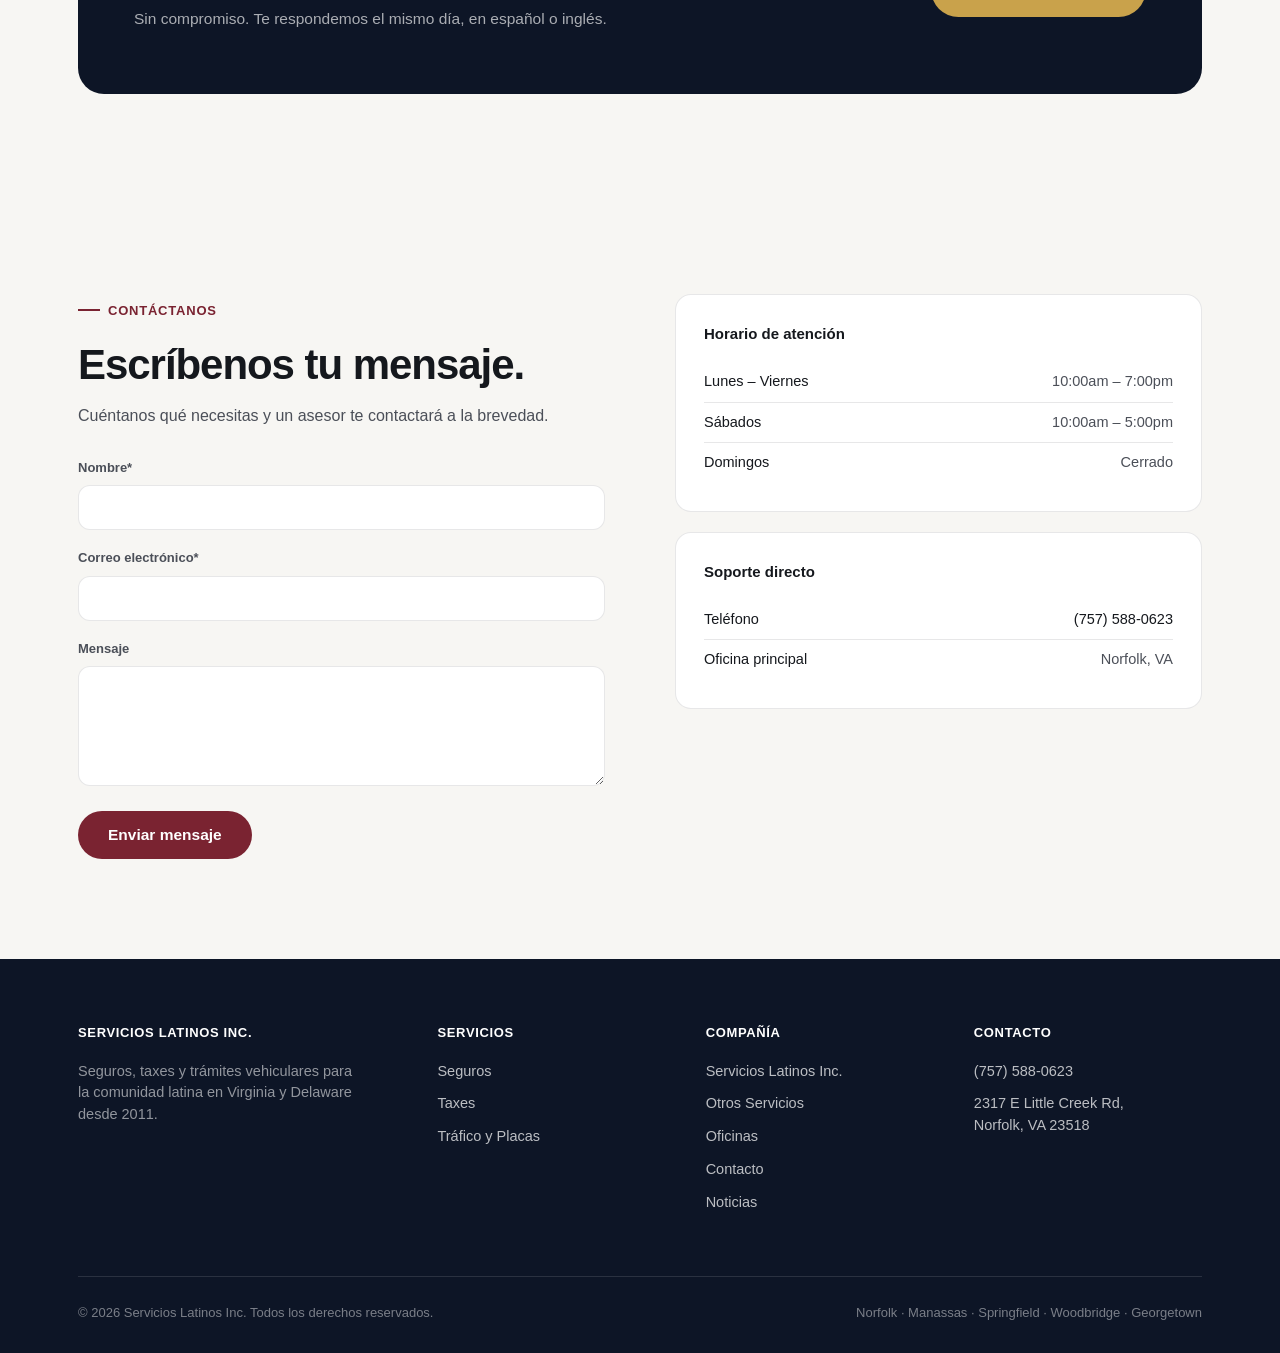
